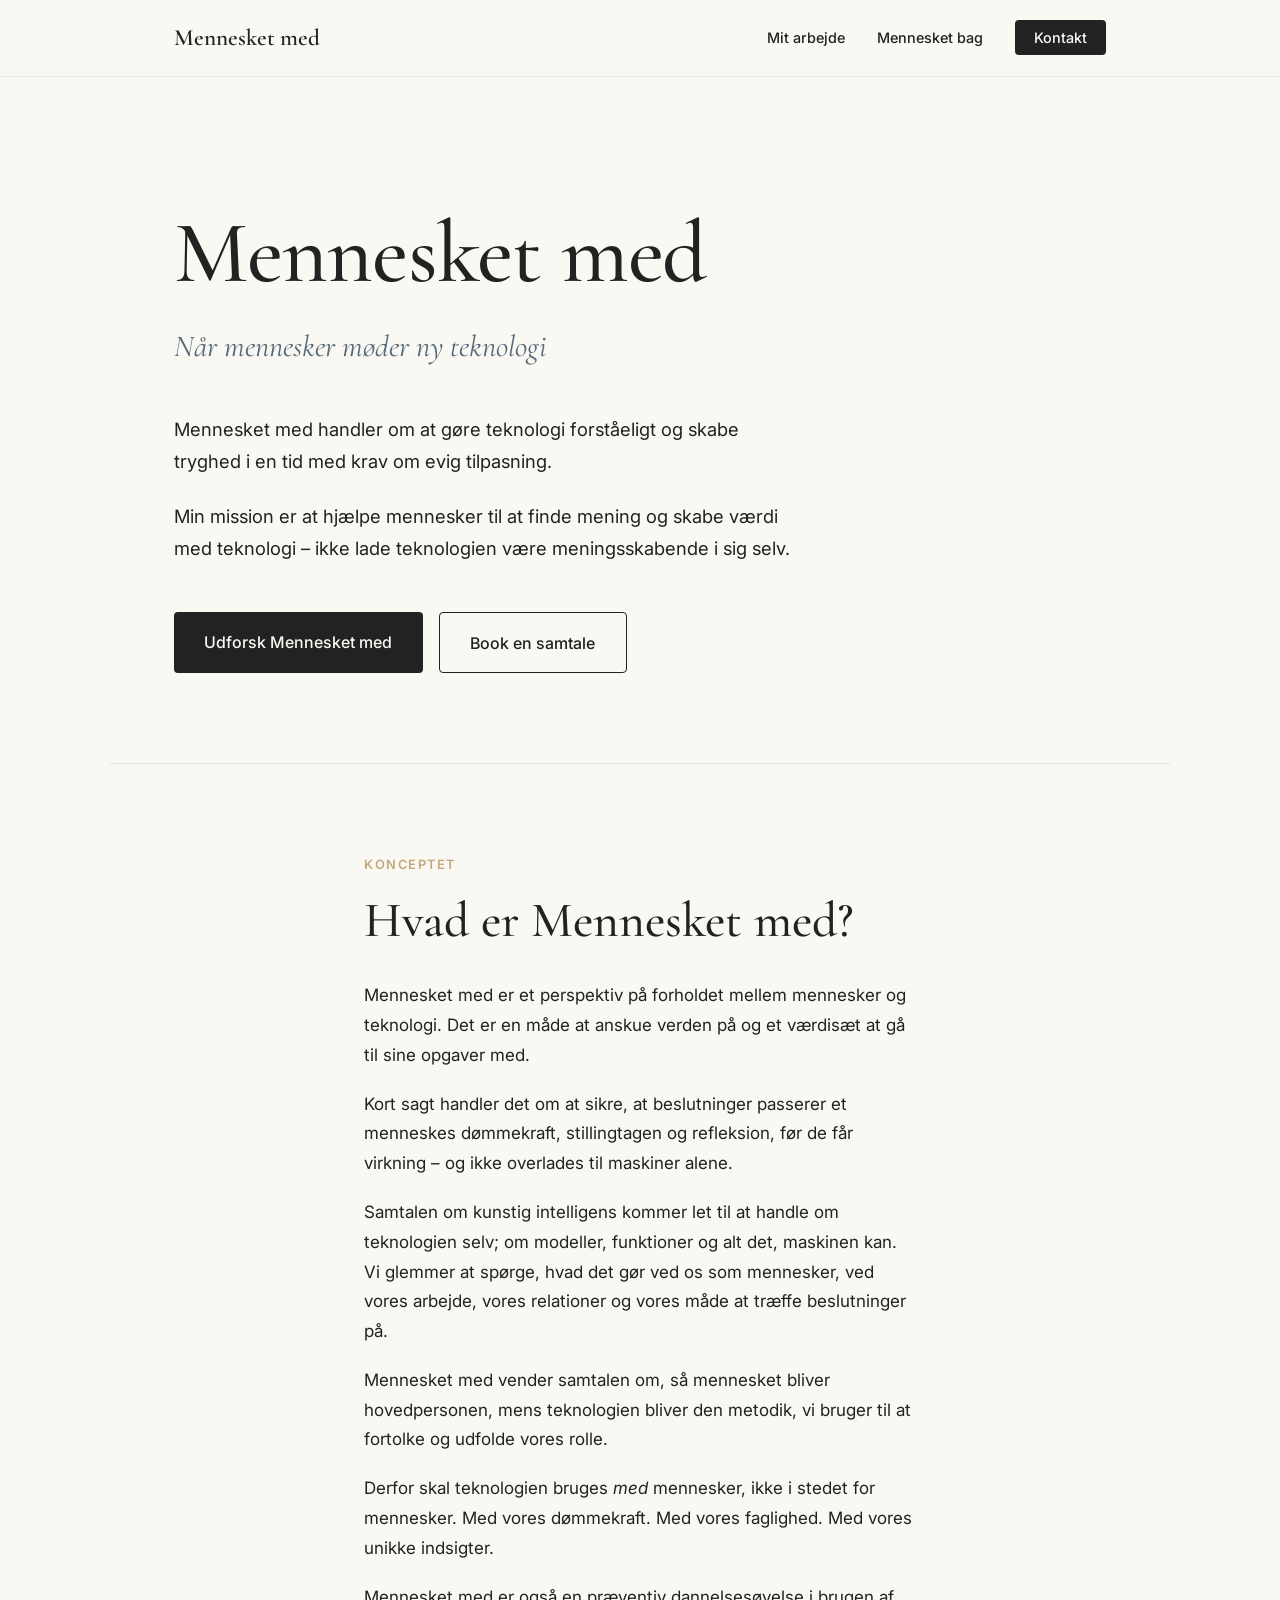
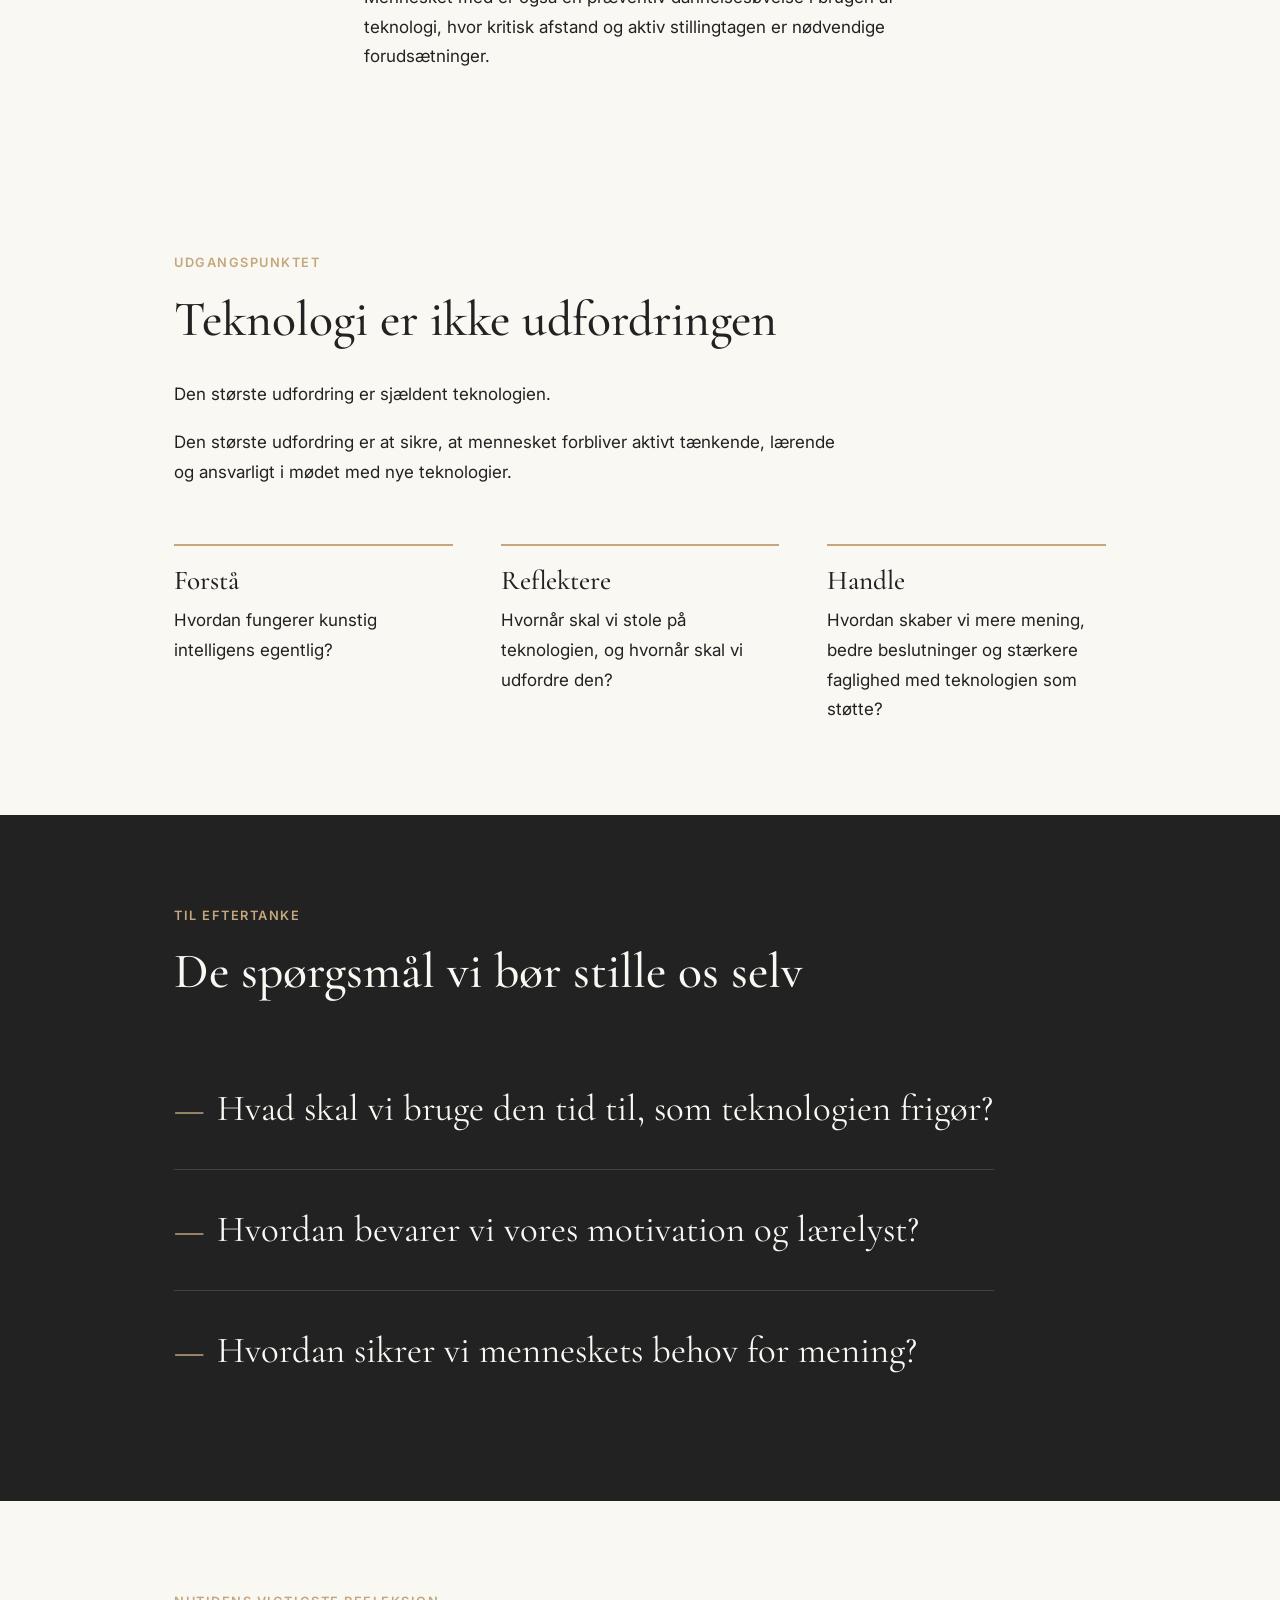
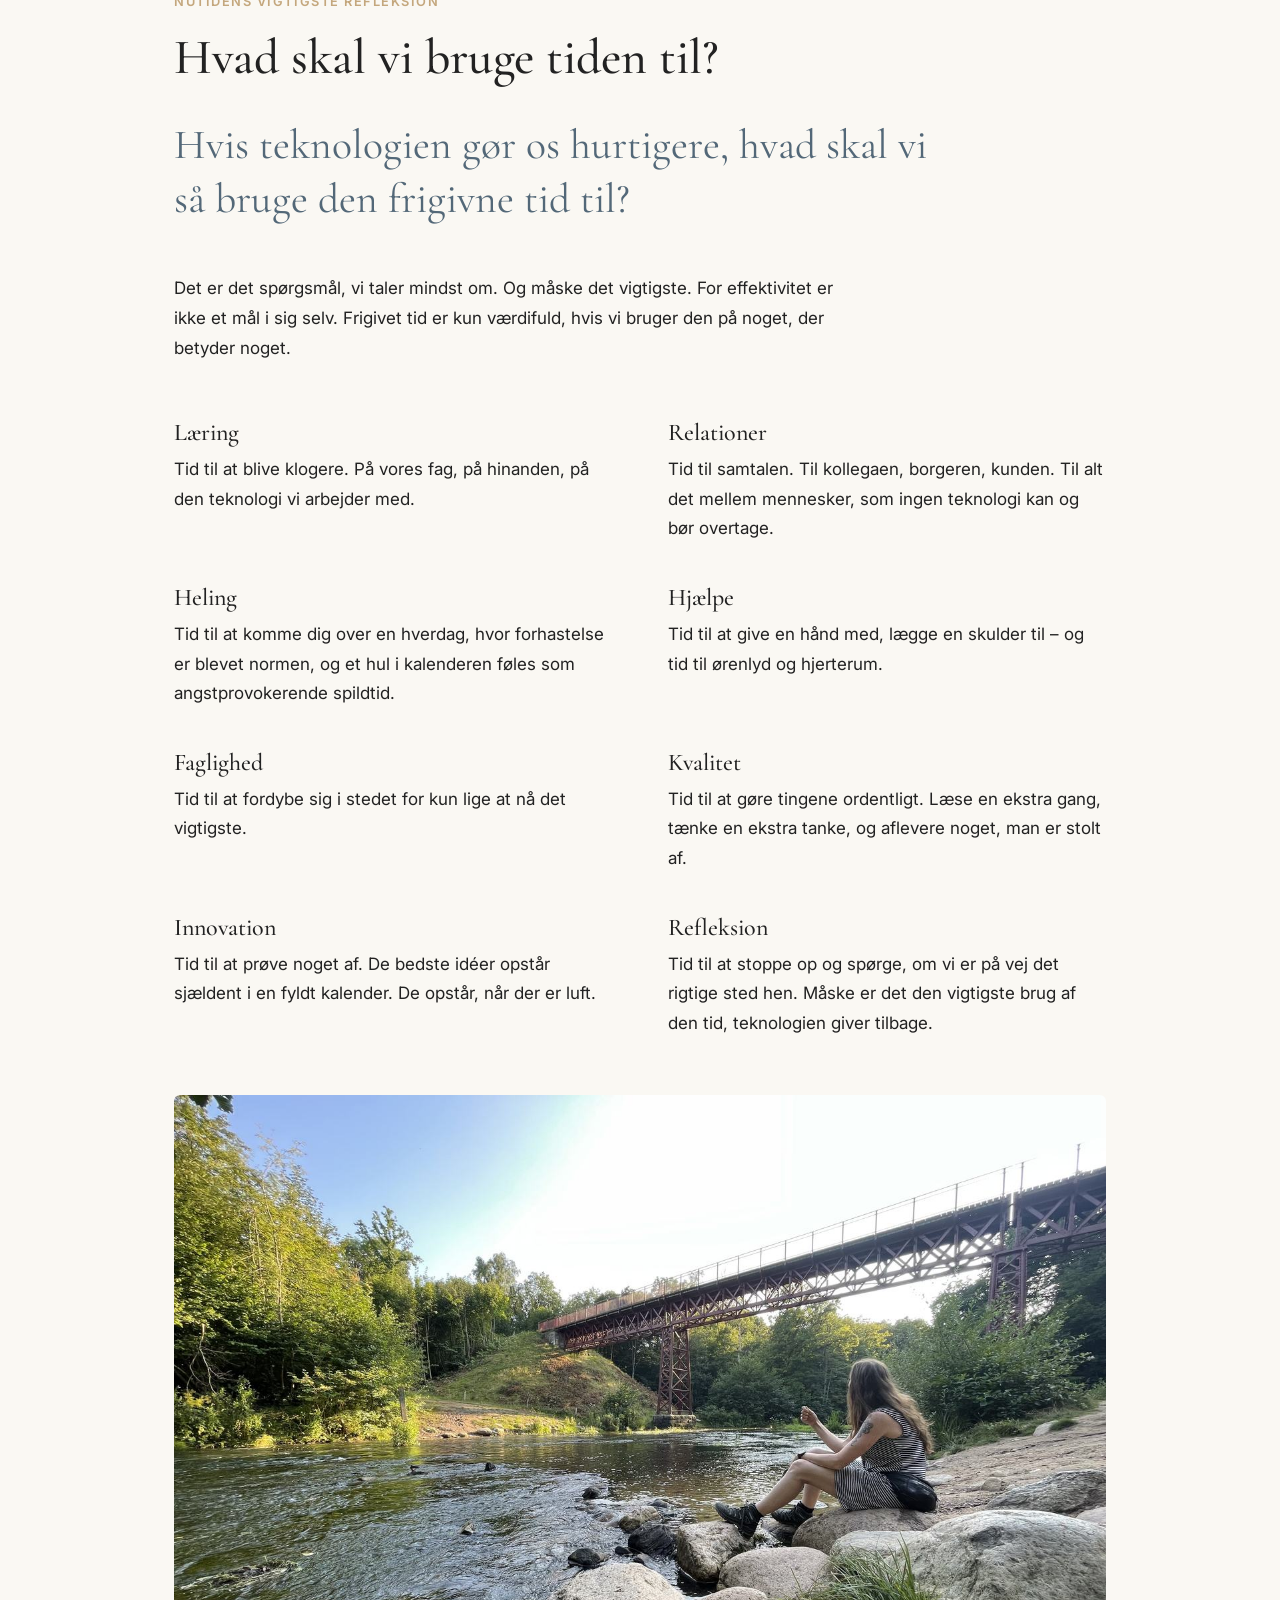
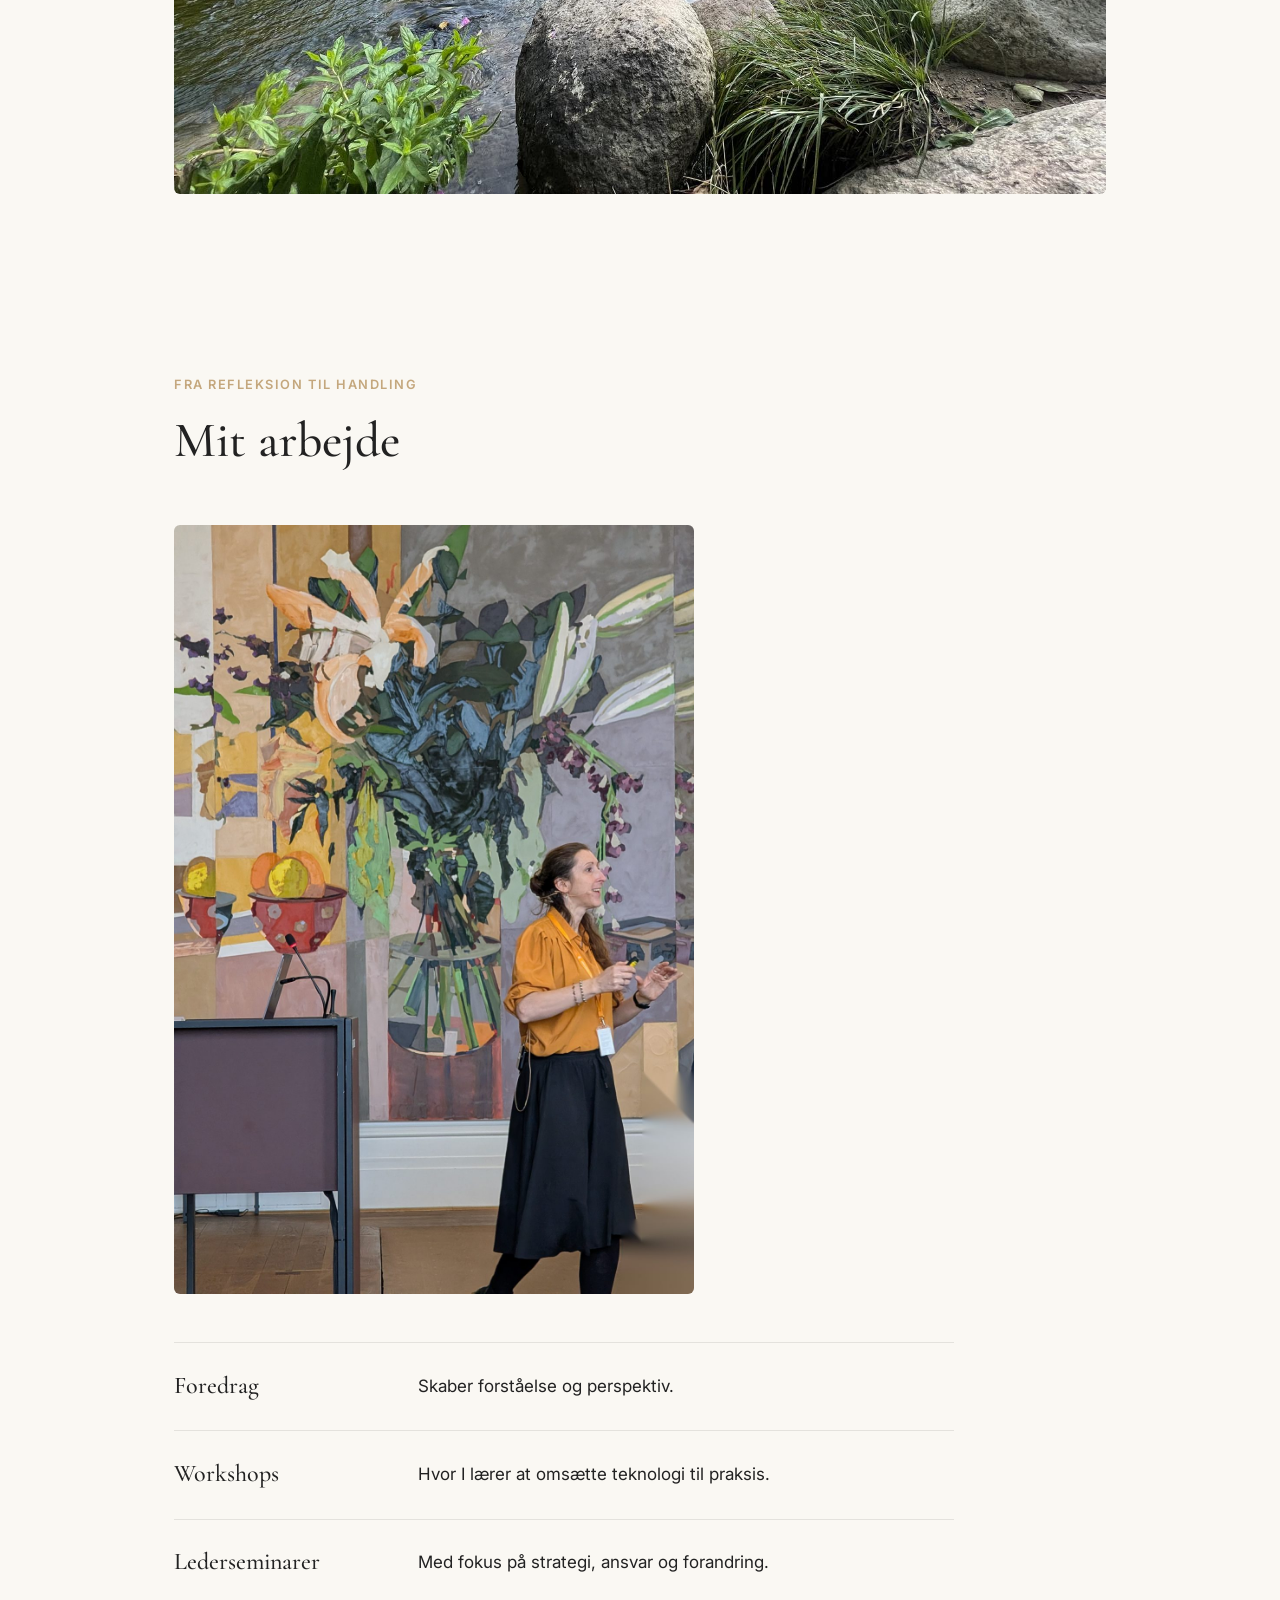
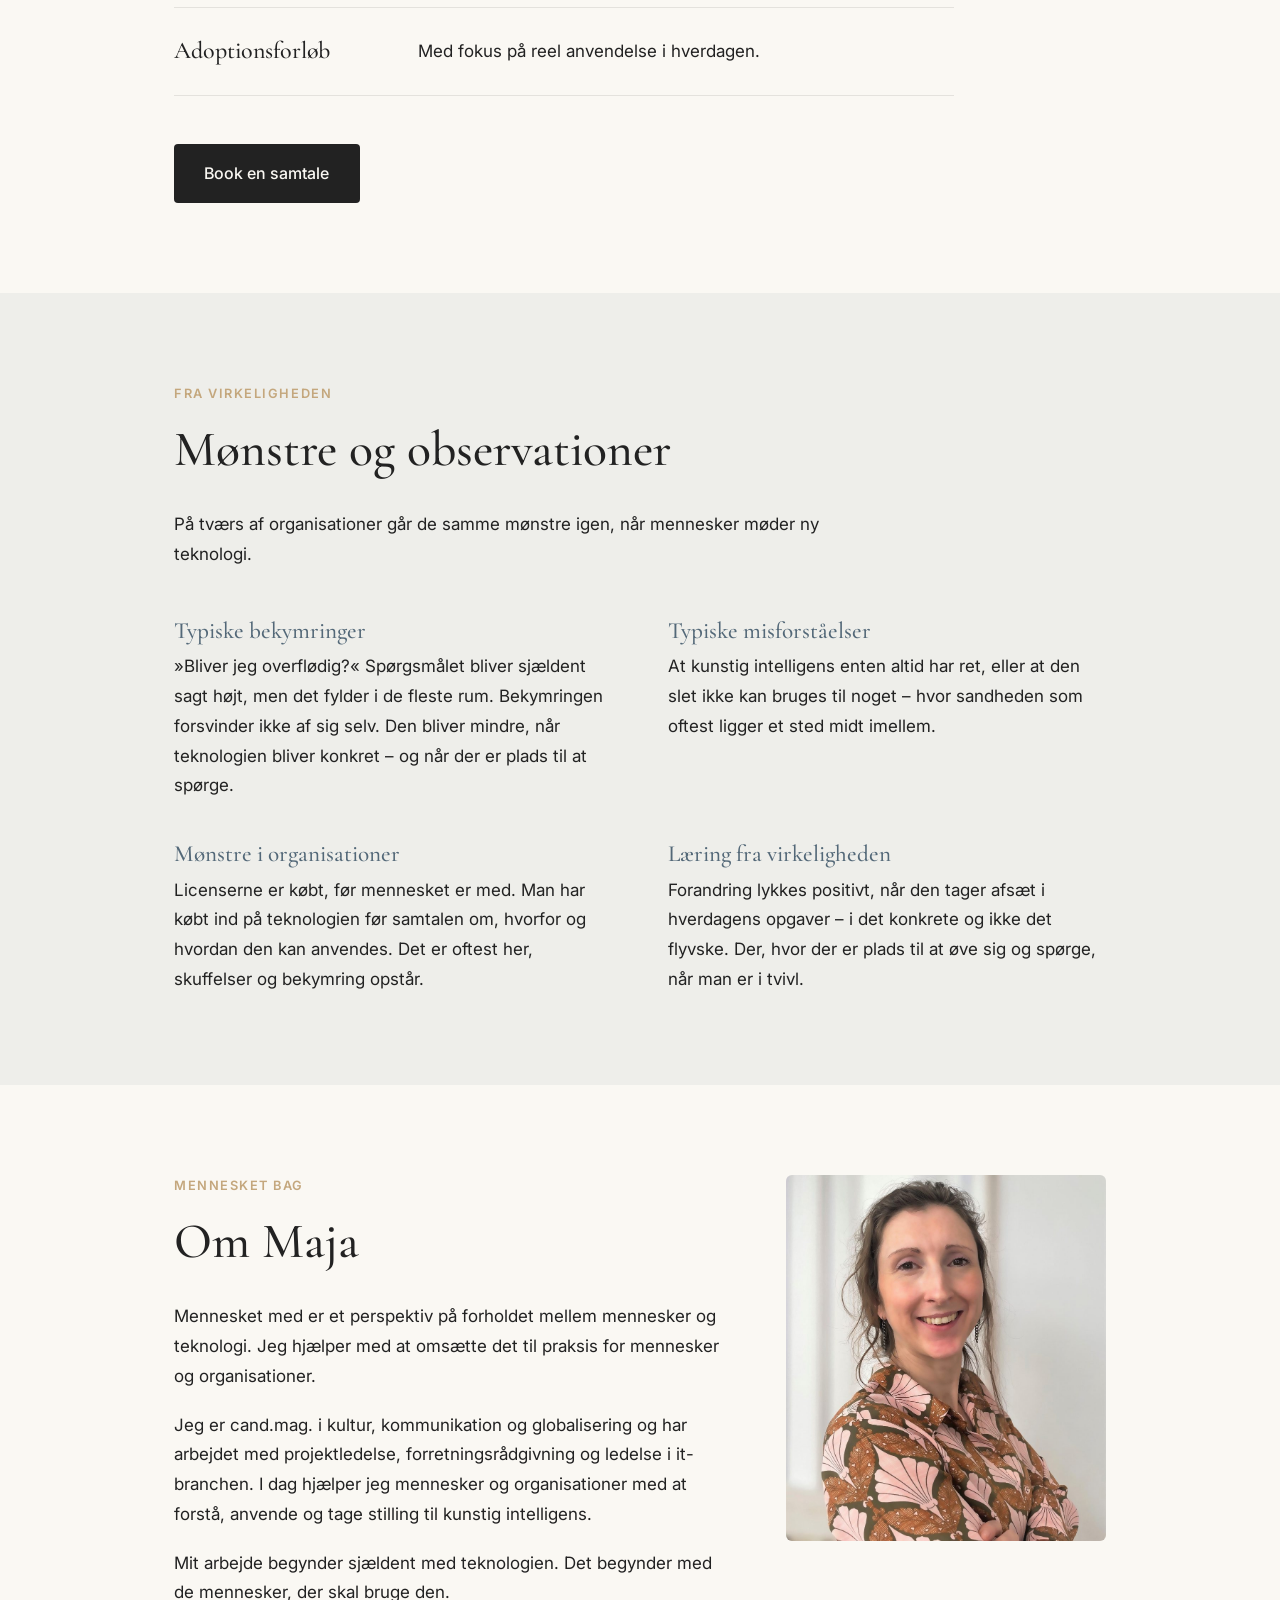
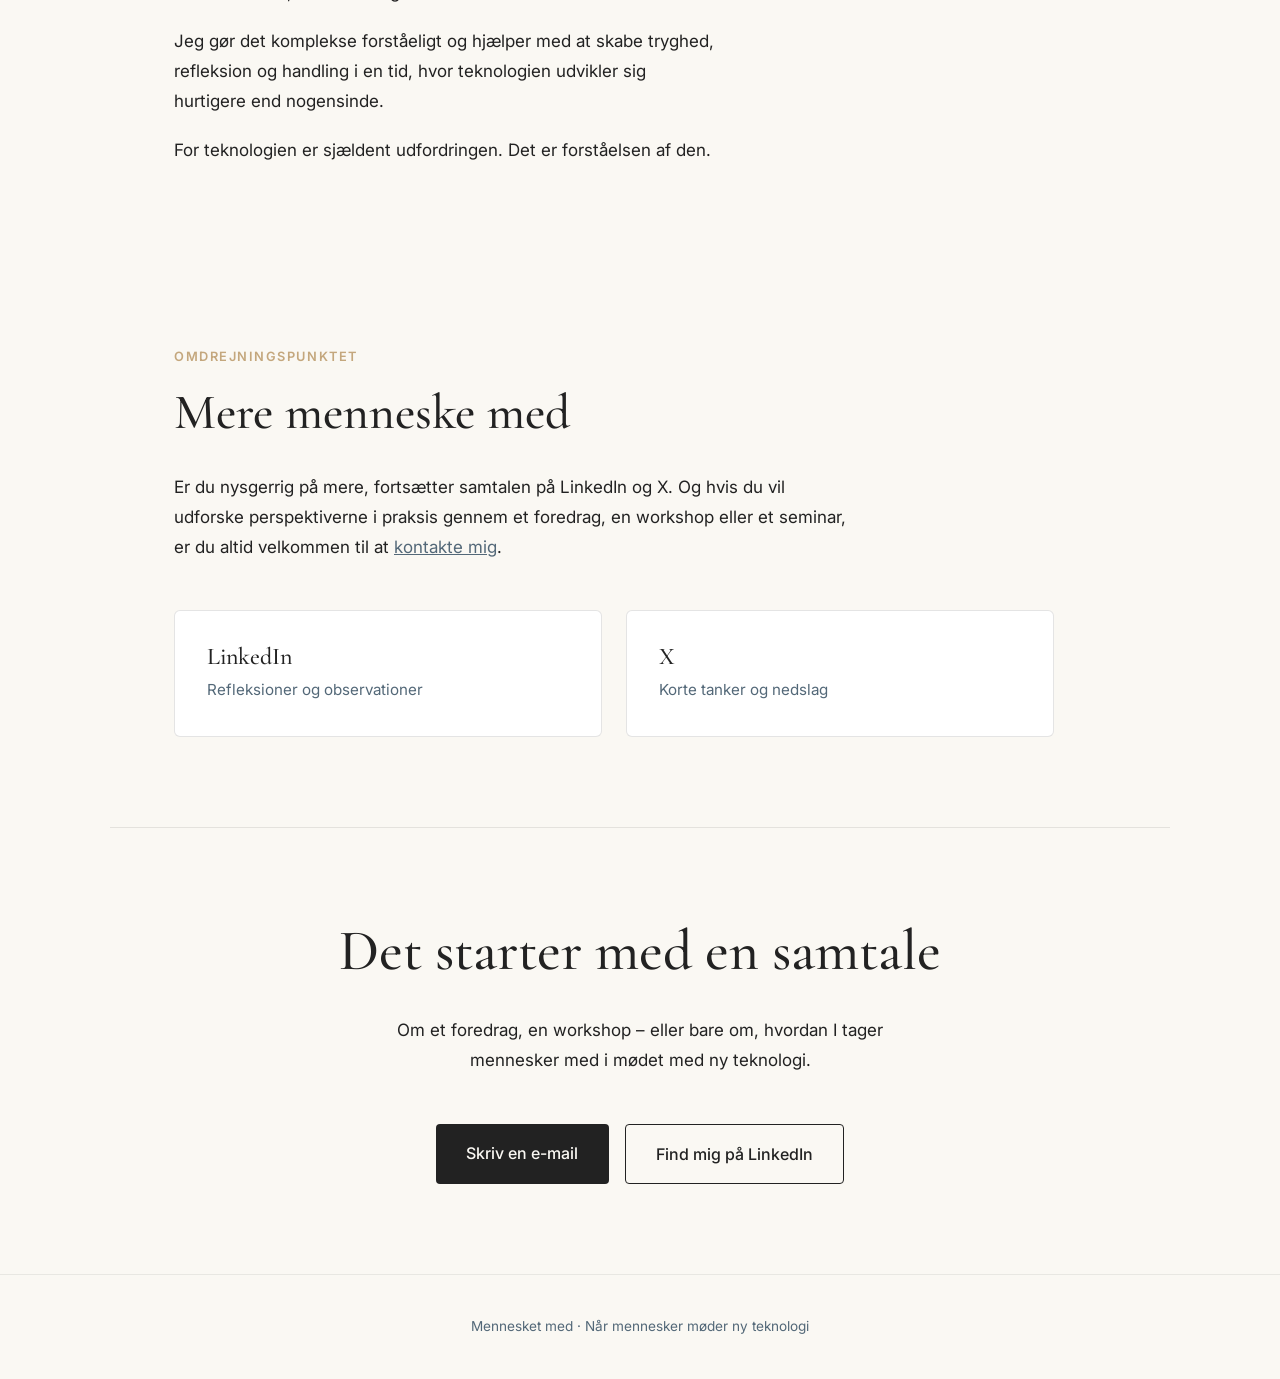
==== index.html @ ac51594b "Add files via upload" ====
<!DOCTYPE html>
<html lang="da">
<head>
<meta charset="UTF-8">
<meta name="viewport" content="width=device-width, initial-scale=1.0">
<title>Mennesket med – Når mennesker møder ny teknologi</title>
<meta name="description" content="Mennesket med er et perspektiv på forholdet mellem mennesker og teknologi. Foredrag, workshops, lederseminarer og adoptionsforløb.">
<meta property="og:title" content="Mennesket med – Når mennesker møder ny teknologi">
<meta property="og:description" content="Mennesket med handler om at gøre teknologi forståeligt og skabe tryghed i en tid med krav om evig tilpasning.">
<meta property="og:type" content="website">
<link rel="preconnect" href="https://fonts.googleapis.com">
<link rel="preconnect" href="https://fonts.gstatic.com" crossorigin>
<link href="https://fonts.googleapis.com/css2?family=Cormorant+Garamond:ital,wght@0,400;0,500;0,600;1,400&family=Inter:wght@400;500;600&display=swap" rel="stylesheet">
<style>
  :root {
    --papir: #FAF8F3;
    --tekst: #222222;
    --blaa: #536878;
    --sand: #C4A77D;
    --serif: "Cormorant Garamond", Georgia, serif;
    --sans: "Inter", -apple-system, "Segoe UI", sans-serif;
  }

  * { margin: 0; padding: 0; box-sizing: border-box; }

  html { scroll-behavior: smooth; }
  @media (prefers-reduced-motion: reduce) {
    html { scroll-behavior: auto; }
  }

  body {
    background: var(--papir);
    color: var(--tekst);
    font-family: var(--sans);
    font-size: 1.0625rem;
    line-height: 1.75;
    -webkit-font-smoothing: antialiased;
  }

  h1, h2, h3 { font-family: var(--serif); font-weight: 500; line-height: 1.15; }

  a { color: var(--blaa); }
  a:focus-visible, button:focus-visible {
    outline: 3px solid var(--blaa);
    outline-offset: 3px;
  }

  .skip-link {
    position: absolute;
    left: -999px;
    top: 0;
    background: var(--tekst);
    color: var(--papir);
    padding: 0.75rem 1.25rem;
    z-index: 100;
  }
  .skip-link:focus { left: 0; }

  .wrap {
    max-width: 1060px;
    margin: 0 auto;
    padding: 0 clamp(1.5rem, 6vw, 4rem);
  }
  .narrow { max-width: 680px; }

  /* ---------- Navigation ---------- */
  header.site {
    position: sticky;
    top: 0;
    background: rgba(250, 248, 243, 0.94);
    backdrop-filter: blur(6px);
    border-bottom: 1px solid rgba(34, 34, 34, 0.08);
    z-index: 50;
  }
  .nav {
    display: flex;
    align-items: center;
    justify-content: space-between;
    padding: 1.1rem clamp(1.5rem, 6vw, 4rem);
    max-width: 1060px;
    margin: 0 auto;
  }
  .brand {
    font-family: var(--serif);
    font-size: 1.45rem;
    font-weight: 600;
    color: var(--tekst);
    text-decoration: none;
  }
  .nav ul {
    display: flex;
    gap: 2rem;
    list-style: none;
  }
  .nav ul a {
    font-size: 0.9rem;
    font-weight: 500;
    color: var(--tekst);
    text-decoration: none;
  }
  .nav ul a:hover { color: var(--blaa); }
  .nav ul a.nav-cta {
    background: var(--tekst);
    color: var(--papir);
    padding: 0.55rem 1.2rem;
    border-radius: 4px;
  }
  .nav ul a.nav-cta:hover { background: var(--blaa); color: var(--papir); }
  .menu-btn {
    display: none;
    background: none;
    border: 1px solid rgba(34,34,34,0.25);
    border-radius: 4px;
    padding: 0.45rem 0.8rem;
    font-family: var(--sans);
    font-size: 0.9rem;
    color: var(--tekst);
    cursor: pointer;
  }
  @media (max-width: 760px) {
    .menu-btn { display: block; }
    .nav ul {
      display: none;
      position: absolute;
      top: 100%;
      left: 0;
      right: 0;
      flex-direction: column;
      gap: 0;
      background: var(--papir);
      border-bottom: 1px solid rgba(34,34,34,0.08);
      padding: 0.5rem 0;
    }
    .nav ul.open { display: flex; }
    .nav ul a {
      display: block;
      padding: 0.9rem clamp(1.5rem, 6vw, 4rem);
    }
  }

  /* ---------- Hero ---------- */
  .hero { padding: clamp(6rem, 14vh, 11rem) 0 clamp(5rem, 10vh, 8rem); }
  .hero h1 {
    font-size: clamp(3.2rem, 8vw, 5.5rem);
    font-weight: 500;
    letter-spacing: -0.01em;
  }
  .hero .tagline {
    font-family: var(--serif);
    font-style: italic;
    font-size: clamp(1.4rem, 3vw, 1.9rem);
    color: var(--blaa);
    margin: 1rem 0 2.5rem;
  }
  .hero p.lead { font-size: 1.15rem; max-width: 620px; margin-bottom: 1.4rem; }
  .cta-row { display: flex; flex-wrap: wrap; gap: 1rem; margin-top: 3rem; }
  .btn {
    display: inline-block;
    padding: 0.95rem 1.9rem;
    border-radius: 4px;
    font-weight: 500;
    font-size: 1rem;
    text-decoration: none;
  }
  .btn-primary { background: var(--tekst); color: var(--papir); }
  .btn-primary:hover { background: var(--blaa); }
  .btn-secondary {
    border: 1.5px solid var(--tekst);
    color: var(--tekst);
  }
  .btn-secondary:hover { border-color: var(--blaa); color: var(--blaa); }

  /* ---------- Sektioner ---------- */
  section { padding: clamp(4.5rem, 10vh, 8rem) 0; }
  section h2 {
    font-size: clamp(2.1rem, 4.5vw, 3.1rem);
    margin-bottom: 2rem;
  }
  section p + p { margin-top: 1.2rem; }
  .kicker {
    display: block;
    font-family: var(--sans);
    font-size: 0.8rem;
    font-weight: 600;
    letter-spacing: 0.12em;
    text-transform: uppercase;
    color: var(--sand);
    margin-bottom: 1rem;
  }
  .divider {
    border: none;
    border-top: 1px solid rgba(34,34,34,0.1);
    max-width: 1060px;
    margin: 0 auto;
  }

  /* Tre temaer */
  .temaer {
    display: grid;
    grid-template-columns: repeat(3, 1fr);
    gap: 3rem;
    margin-top: 3.5rem;
  }
  .temaer h3 {
    font-size: 1.7rem;
    margin-bottom: 0.6rem;
    border-top: 2px solid var(--sand);
    padding-top: 1.2rem;
  }
  @media (max-width: 760px) { .temaer { grid-template-columns: 1fr; gap: 2rem; } }

  /* Spørgsmålene */
  .spoergsmaal { background: var(--tekst); color: var(--papir); }
  .spoergsmaal h2 { color: var(--papir); }
  .spoergsmaal .kicker { color: var(--sand); }
  .quote-list { list-style: none; margin-top: 3rem; }
  .quote-list li {
    font-family: var(--serif);
    font-size: clamp(1.5rem, 3.4vw, 2.3rem);
    line-height: 1.35;
    padding: 2.2rem 0;
    border-bottom: 1px solid rgba(250,248,243,0.15);
    max-width: 820px;
  }
  .quote-list li:last-child { border-bottom: none; }
  .quote-list li::before {
    content: "—";
    color: var(--sand);
    margin-right: 0.75rem;
  }

  /* Fra virkeligheden */
  .virkelighed { background: rgba(83, 104, 120, 0.07); }
  .obs-grid {
    display: grid;
    grid-template-columns: 1fr 1fr;
    gap: 2.5rem 3.5rem;
    margin-top: 3rem;
  }
  .obs-grid h3 { font-size: 1.45rem; margin-bottom: 0.5rem; color: var(--blaa); }
  @media (max-width: 760px) { .obs-grid { grid-template-columns: 1fr; } }

  /* Tiden */
  .tiden .stort-spoergsmaal {
    font-family: var(--serif);
    font-size: clamp(1.7rem, 4vw, 2.6rem);
    line-height: 1.3;
    max-width: 780px;
    margin: 0 0 3rem;
    color: var(--blaa);
  }
  .tid-temaer {
    display: grid;
    grid-template-columns: 1fr 1fr;
    gap: 2.5rem 3.5rem;
    margin-top: 3.5rem;
  }
  .tid-temaer h3 { font-size: 1.5rem; margin-bottom: 0.5rem; }
  @media (max-width: 760px) { .tid-temaer { grid-template-columns: 1fr; } }

  /* Billeder */
  .foto {
    margin: 3.5rem 0 0;
  }
  .foto img {
    display: block;
    width: 100%;
    height: auto;
    border-radius: 6px;
  }
  .foto figcaption {
    font-size: 0.85rem;
    color: var(--blaa);
    margin-top: 0.7rem;
  }

  /* Ydelser */
  .ydelser-liste { margin-top: 3rem; display: grid; gap: 0; max-width: 780px; }
  .ydelser-liste article {
    display: grid;
    grid-template-columns: 220px 1fr;
    gap: 1.5rem;
    padding: 1.8rem 0;
    border-top: 1px solid rgba(34,34,34,0.1);
  }
  .ydelser-liste article:last-child { border-bottom: 1px solid rgba(34,34,34,0.1); }
  .ydelser-liste h3 { font-size: 1.5rem; }
  .ydelser-liste p { align-self: center; }
  @media (max-width: 640px) {
    .ydelser-liste article { grid-template-columns: 1fr; gap: 0.3rem; }
  }

  /* Om Maja */
  .om-grid {
    display: grid;
    grid-template-columns: 1fr 320px;
    gap: 4rem;
    align-items: start;
  }
  .om-grid .foto { margin: 0; }
  @media (max-width: 860px) { .om-grid { grid-template-columns: 1fr; } }

  /* Kanaler */
  .kort-grid {
    display: grid;
    grid-template-columns: repeat(auto-fit, minmax(240px, 1fr));
    gap: 1.5rem;
    margin-top: 3rem;
    max-width: 880px;
  }
  .kort {
    display: block;
    border: 1px solid rgba(34,34,34,0.12);
    border-radius: 6px;
    padding: 2rem;
    text-decoration: none;
    color: var(--tekst);
    background: #fff;
  }
  .kort:hover { border-color: var(--blaa); }
  .kort h3 { font-size: 1.5rem; margin-bottom: 0.4rem; }
  .kort p { font-size: 0.95rem; color: var(--blaa); }

  /* Kontakt */
  .kontakt { text-align: center; }
  .kontakt h2 { font-size: clamp(2.4rem, 5vw, 3.6rem); }
  .kontakt p { max-width: 540px; margin: 0 auto; }
  .kontakt .cta-row { justify-content: center; }

  footer {
    border-top: 1px solid rgba(34,34,34,0.08);
    padding: 2.5rem 0;
    font-size: 0.85rem;
    color: var(--blaa);
    text-align: center;
  }
</style>
</head>
<body>
<a class="skip-link" href="#main">Spring til indhold</a>

<header class="site">
  <nav class="nav" aria-label="Hovedmenu">
    <a class="brand" href="#top">Mennesket med</a>
    <button class="menu-btn" aria-expanded="false" aria-controls="menu" onclick="const m=document.getElementById('menu');const o=m.classList.toggle('open');this.setAttribute('aria-expanded',o)">Menu</button>
    <ul id="menu">
      <li><a href="#ydelser">Mit arbejde</a></li>
      <li><a href="#om">Mennesket bag</a></li>
      <li><a class="nav-cta" href="#kontakt">Kontakt</a></li>
    </ul>
  </nav>
</header>

<main id="main">

  <!-- Hero -->
  <section class="hero" id="top">
    <div class="wrap">
      <h1>Mennesket med</h1>
      <p class="tagline">Når mennesker møder ny teknologi</p>
      <p class="lead">Mennesket med handler om at gøre teknologi forståeligt og skabe tryghed i en tid med krav om evig tilpasning.</p>
      <p class="lead">Min mission er at hjælpe mennesker til at finde mening og skabe værdi med teknologi – ikke lade teknologien være meningsskabende i sig selv.</p>
      <div class="cta-row">
        <a class="btn btn-primary" href="#koncept">Udforsk Mennesket med</a>
        <a class="btn btn-secondary" href="#kontakt">Book en samtale</a>
      </div>
    </div>
  </section>

  <hr class="divider">

  <!-- Konceptet -->
  <section id="koncept">
    <div class="wrap narrow">
      <span class="kicker">Konceptet</span>
      <h2>Hvad er Mennesket med?</h2>
      <p>Mennesket med er et perspektiv på forholdet mellem mennesker og teknologi. Det er en måde at anskue verden på og et værdisæt at gå til sine opgaver med.</p>
      <p>Kort sagt handler det om at sikre, at beslutninger passerer et menneskes dømmekraft, stillingtagen og refleksion, før de får virkning – og ikke overlades til maskiner alene.</p>
      <p>Samtalen om kunstig intelligens kommer let til at handle om teknologien selv; om modeller, funktioner og alt det, maskinen kan. Vi glemmer at spørge, hvad det gør ved os som mennesker, ved vores arbejde, vores relationer og vores måde at træffe beslutninger på.</p>
      <p>Mennesket med vender samtalen om, så mennesket bliver hovedpersonen, mens teknologien bliver den metodik, vi bruger til at fortolke og udfolde vores rolle.</p>
      <p>Derfor skal teknologien bruges <em>med</em> mennesker, ikke i stedet for mennesker. Med vores dømmekraft. Med vores faglighed. Med vores unikke indsigter.</p>
      <p>Mennesket med er også en præventiv dannelsesøvelse i brugen af teknologi, hvor kritisk afstand og aktiv stillingtagen er nødvendige forudsætninger.</p>
    </div>
  </section>

  <!-- Udgangspunktet -->
  <section id="udfordringen">
    <div class="wrap">
      <span class="kicker">Udgangspunktet</span>
      <h2>Teknologi er ikke udfordringen</h2>
      <div class="narrow">
        <p>Den største udfordring er sjældent teknologien.</p>
        <p>Den største udfordring er at sikre, at mennesket forbliver aktivt tænkende, lærende og ansvarligt i mødet med nye teknologier.</p>
      </div>
      <div class="temaer">
        <div>
          <h3>Forstå</h3>
          <p>Hvordan fungerer kunstig intelligens egentlig?</p>
        </div>
        <div>
          <h3>Reflektere</h3>
          <p>Hvornår skal vi stole på teknologien, og hvornår skal vi udfordre den?</p>
        </div>
        <div>
          <h3>Handle</h3>
          <p>Hvordan skaber vi mere mening, bedre beslutninger og stærkere faglighed med teknologien som støtte?</p>
        </div>
      </div>
    </div>
  </section>

  <!-- Spørgsmålene -->
  <section class="spoergsmaal" id="spoergsmaal">
    <div class="wrap">
      <span class="kicker">Til eftertanke</span>
      <h2>De spørgsmål vi bør stille os selv</h2>
      <ul class="quote-list">
        <li>Hvad skal vi bruge den tid til, som teknologien frigør?</li>
        <li>Hvordan bevarer vi vores motivation og lærelyst?</li>
        <li>Hvordan sikrer vi menneskets behov for mening?</li>
      </ul>
    </div>
  </section>

  <!-- Tiden -->
  <section class="tiden" id="tiden">
    <div class="wrap">
      <span class="kicker">Nutidens vigtigste refleksion</span>
      <h2>Hvad skal vi bruge tiden til?</h2>
      <p class="stort-spoergsmaal">Hvis teknologien gør os hurtigere, hvad skal vi så bruge den frigivne tid til?</p>
      <div class="narrow">
        <p>Det er det spørgsmål, vi taler mindst om. Og måske det vigtigste. For effektivitet er ikke et mål i sig selv. Frigivet tid er kun værdifuld, hvis vi bruger den på noget, der betyder noget.</p>
      </div>
      <div class="tid-temaer">
        <div>
          <h3>Læring</h3>
          <p>Tid til at blive klogere. På vores fag, på hinanden, på den teknologi vi arbejder med.</p>
        </div>
        <div>
          <h3>Relationer</h3>
          <p>Tid til samtalen. Til kollegaen, borgeren, kunden. Til alt det mellem mennesker, som ingen teknologi kan og bør overtage.</p>
        </div>
        <div>
          <h3>Heling</h3>
          <p>Tid til at komme dig over en hverdag, hvor forhastelse er blevet normen, og et hul i kalenderen føles som angstprovokerende spildtid.</p>
        </div>
        <div>
          <h3>Hjælpe</h3>
          <p>Tid til at give en hånd med, lægge en skulder til – og tid til ørenlyd og hjerterum.</p>
        </div>
        <div>
          <h3>Faglighed</h3>
          <p>Tid til at fordybe sig i stedet for kun lige at nå det vigtigste.</p>
        </div>
        <div>
          <h3>Kvalitet</h3>
          <p>Tid til at gøre tingene ordentligt. Læse en ekstra gang, tænke en ekstra tanke, og aflevere noget, man er stolt af.</p>
        </div>
        <div>
          <h3>Innovation</h3>
          <p>Tid til at prøve noget af. De bedste idéer opstår sjældent i en fyldt kalender. De opstår, når der er luft.</p>
        </div>
        <div>
          <h3>Refleksion</h3>
          <p>Tid til at stoppe op og spørge, om vi er på vej det rigtige sted hen. Måske er det den vigtigste brug af den tid, teknologien giver tilbage.</p>
        </div>
      </div>
      <figure class="foto">
        <img src="refleksion-ved-aaen.jpg" alt="Maja sidder på store sten ved en å i aftensol med en gammel jernbanebro i baggrunden" width="1400" height="1050" loading="lazy">
      </figure>
    </div>
  </section>

  <!-- Ydelser / Handling -->
  <section id="ydelser">
    <div class="wrap">
      <span class="kicker">Fra refleksion til handling</span>
      <h2>Mit arbejde</h2>
      <figure class="foto" style="max-width: 520px;">
        <img src="maja-foredrag.jpg" alt="Maja holder foredrag foran et stort farverigt vægmaleri" width="1200" height="1774" loading="lazy">
      </figure>
      <div class="ydelser-liste">
        <article>
          <h3>Foredrag</h3>
          <p>Skaber forståelse og perspektiv.</p>
        </article>
        <article>
          <h3>Workshops</h3>
          <p>Hvor I lærer at omsætte teknologi til praksis.</p>
        </article>
        <article>
          <h3>Lederseminarer</h3>
          <p>Med fokus på strategi, ansvar og forandring.</p>
        </article>
        <article>
          <h3>Adoptionsforløb</h3>
          <p>Med fokus på reel anvendelse i hverdagen.</p>
        </article>
      </div>
      <div class="cta-row">
        <a class="btn btn-primary" href="#kontakt">Book en samtale</a>
      </div>
    </div>
  </section>

  <!-- Fra virkeligheden -->
  <section class="virkelighed" id="virkeligheden">
    <div class="wrap">
      <span class="kicker">Fra virkeligheden</span>
      <h2>Mønstre og observationer</h2>
      <p class="narrow">På tværs af organisationer går de samme mønstre igen, når mennesker møder ny teknologi.</p>
      <div class="obs-grid">
        <div>
          <h3>Typiske bekymringer</h3>
          <p>»Bliver jeg overflødig?« Spørgsmålet bliver sjældent sagt højt, men det fylder i de fleste rum. Bekymringen forsvinder ikke af sig selv. Den bliver mindre, når teknologien bliver konkret – og når der er plads til at spørge.</p>
        </div>
        <div>
          <h3>Typiske misforståelser</h3>
          <p>At kunstig intelligens enten altid har ret, eller at den slet ikke kan bruges til noget – hvor sandheden som oftest ligger et sted midt imellem.</p>
        </div>
        <div>
          <h3>Mønstre i organisationer</h3>
          <p>Licenserne er købt, før mennesket er med. Man har købt ind på teknologien før samtalen om, hvorfor og hvordan den kan anvendes. Det er oftest her, skuffelser og bekymring opstår.</p>
        </div>
        <div>
          <h3>Læring fra virkeligheden</h3>
          <p>Forandring lykkes positivt, når den tager afsæt i hverdagens opgaver – i det konkrete og ikke det flyvske. Der, hvor der er plads til at øve sig og spørge, når man er i tvivl.</p>
        </div>
      </div>
    </div>
  </section>

  <!-- Om Maja -->
  <section id="om">
    <div class="wrap">
      <div class="om-grid">
        <div>
          <span class="kicker">Mennesket bag</span>
          <h2>Om Maja</h2>
          <p>Mennesket med er et perspektiv på forholdet mellem mennesker og teknologi. Jeg hjælper med at omsætte det til praksis for mennesker og organisationer.</p>
          <p>Jeg er cand.mag. i kultur, kommunikation og globalisering og har arbejdet med projektledelse, forretningsrådgivning og ledelse i it-branchen. I dag hjælper jeg mennesker og organisationer med at forstå, anvende og tage stilling til kunstig intelligens.</p>
          <p>Mit arbejde begynder sjældent med teknologien. Det begynder med de mennesker, der skal bruge den.</p>
          <p>Jeg gør det komplekse forståeligt og hjælper med at skabe tryghed, refleksion og handling i en tid, hvor teknologien udvikler sig hurtigere end nogensinde.</p>
          <p>For teknologien er sjældent udfordringen. Det er forståelsen af den.</p>
        </div>
        <figure class="foto">
          <img src="maja-portraet.jpg" alt="Portræt af Maja Harsberg" width="900" height="1031" loading="lazy">
        </figure>
      </div>
    </div>
  </section>

  <!-- Mere fra Mennesket med -->
  <section id="mere">
    <div class="wrap">
      <span class="kicker">Omdrejningspunktet</span>
      <h2>Mere menneske med</h2>
      <p class="narrow">Er du nysgerrig på mere, fortsætter samtalen på LinkedIn og X. Og hvis du vil udforske perspektiverne i praksis gennem et foredrag, en workshop eller et seminar, er du altid velkommen til at <a href="#kontakt">kontakte mig</a>.</p>
      <div class="kort-grid">
        <a class="kort" href="https://www.linkedin.com/in/maja-harsberg/" aria-label="LinkedIn – refleksioner og observationer">
          <h3>LinkedIn</h3>
          <p>Refleksioner og observationer</p>
        </a>
        <a class="kort" href="https://x.com/mennesketmed" aria-label="X – korte tanker og nedslag">
          <h3>X</h3>
          <p>Korte tanker og nedslag</p>
        </a>
      </div>
    </div>
  </section>

  <hr class="divider">

  <!-- Kontakt -->
  <section class="kontakt" id="kontakt">
    <div class="wrap">
      <h2>Det starter med en samtale</h2>
      <p>Om et foredrag, en workshop – eller bare om, hvordan I tager mennesker med i mødet med ny teknologi.</p>
      <div class="cta-row">
        <a class="btn btn-primary" href="mailto:mha@contextand.com">Skriv en e-mail</a>
        <a class="btn btn-secondary" href="https://www.linkedin.com/in/maja-harsberg/">Find mig på LinkedIn</a>
      </div>
    </div>
  </section>

</main>

<footer>
  <div class="wrap">
    <p>Mennesket med · Når mennesker møder ny teknologi</p>
  </div>
</footer>

</body>
</html>
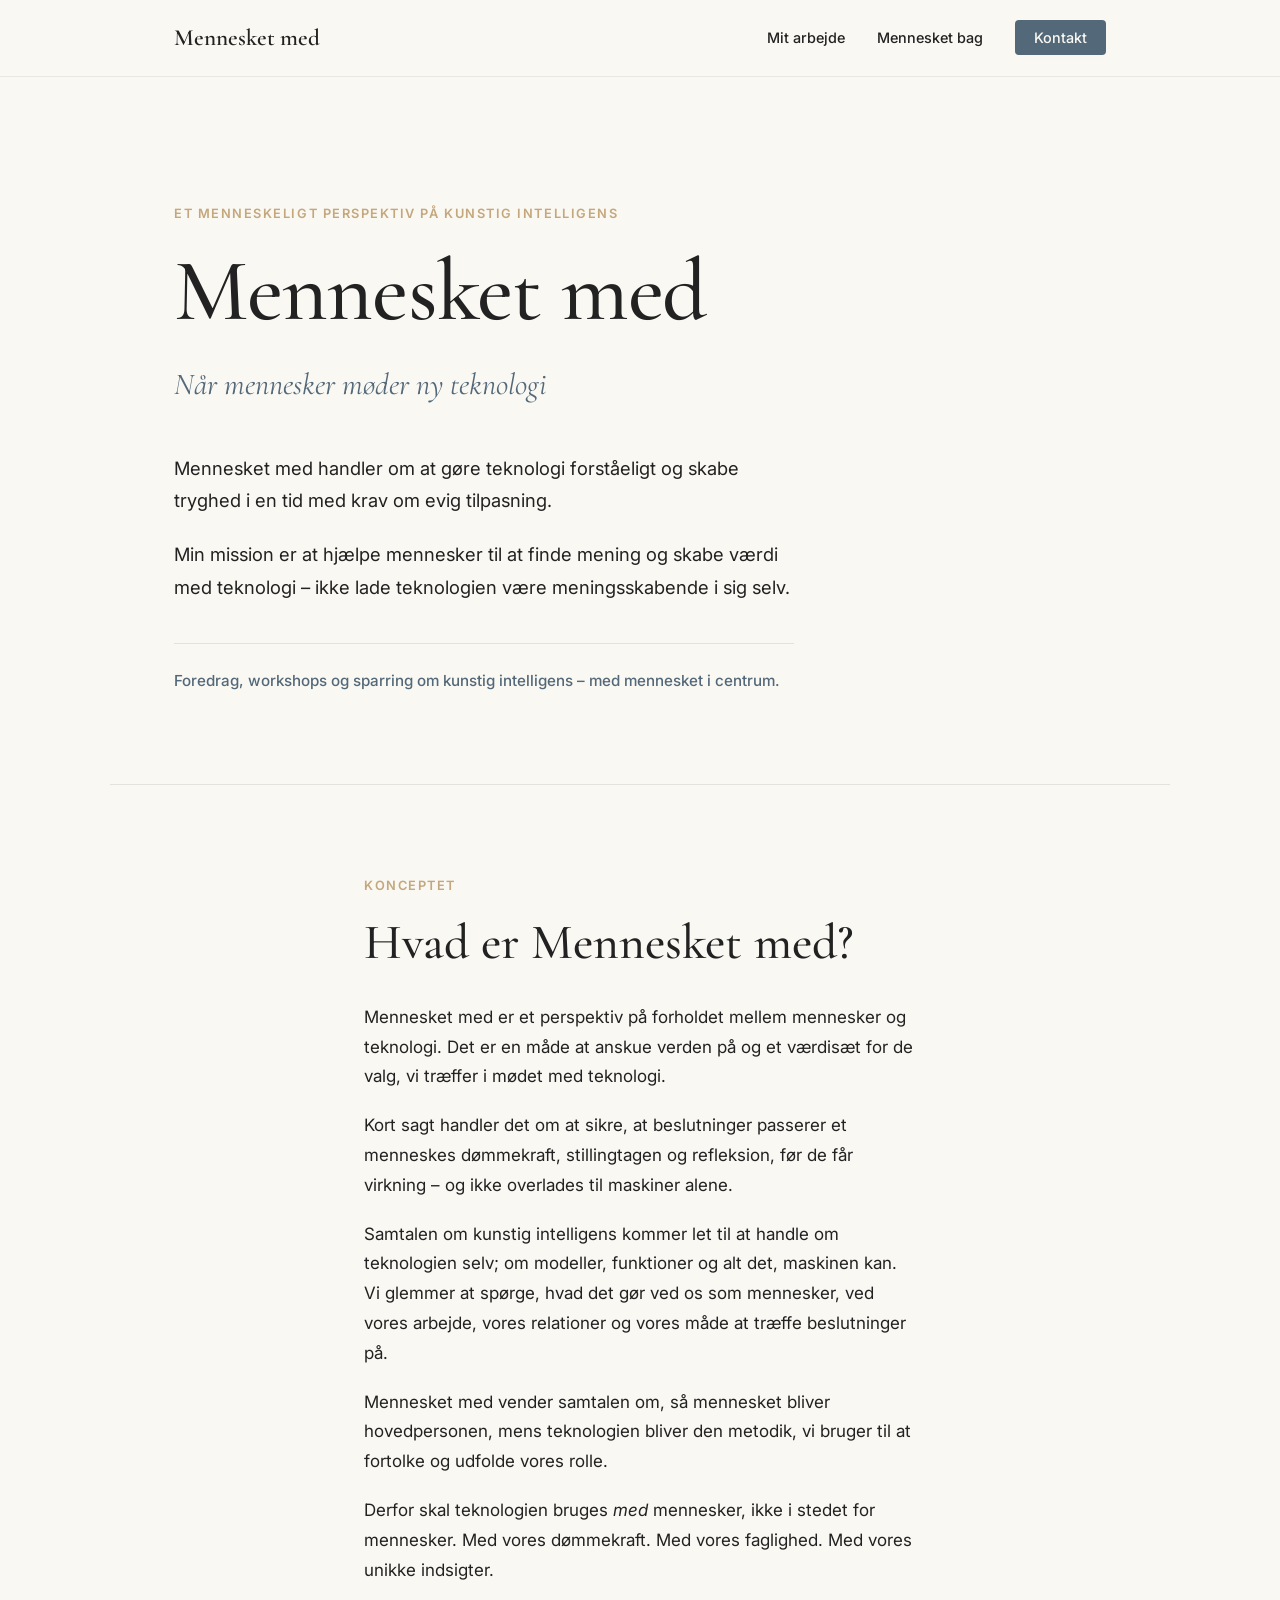
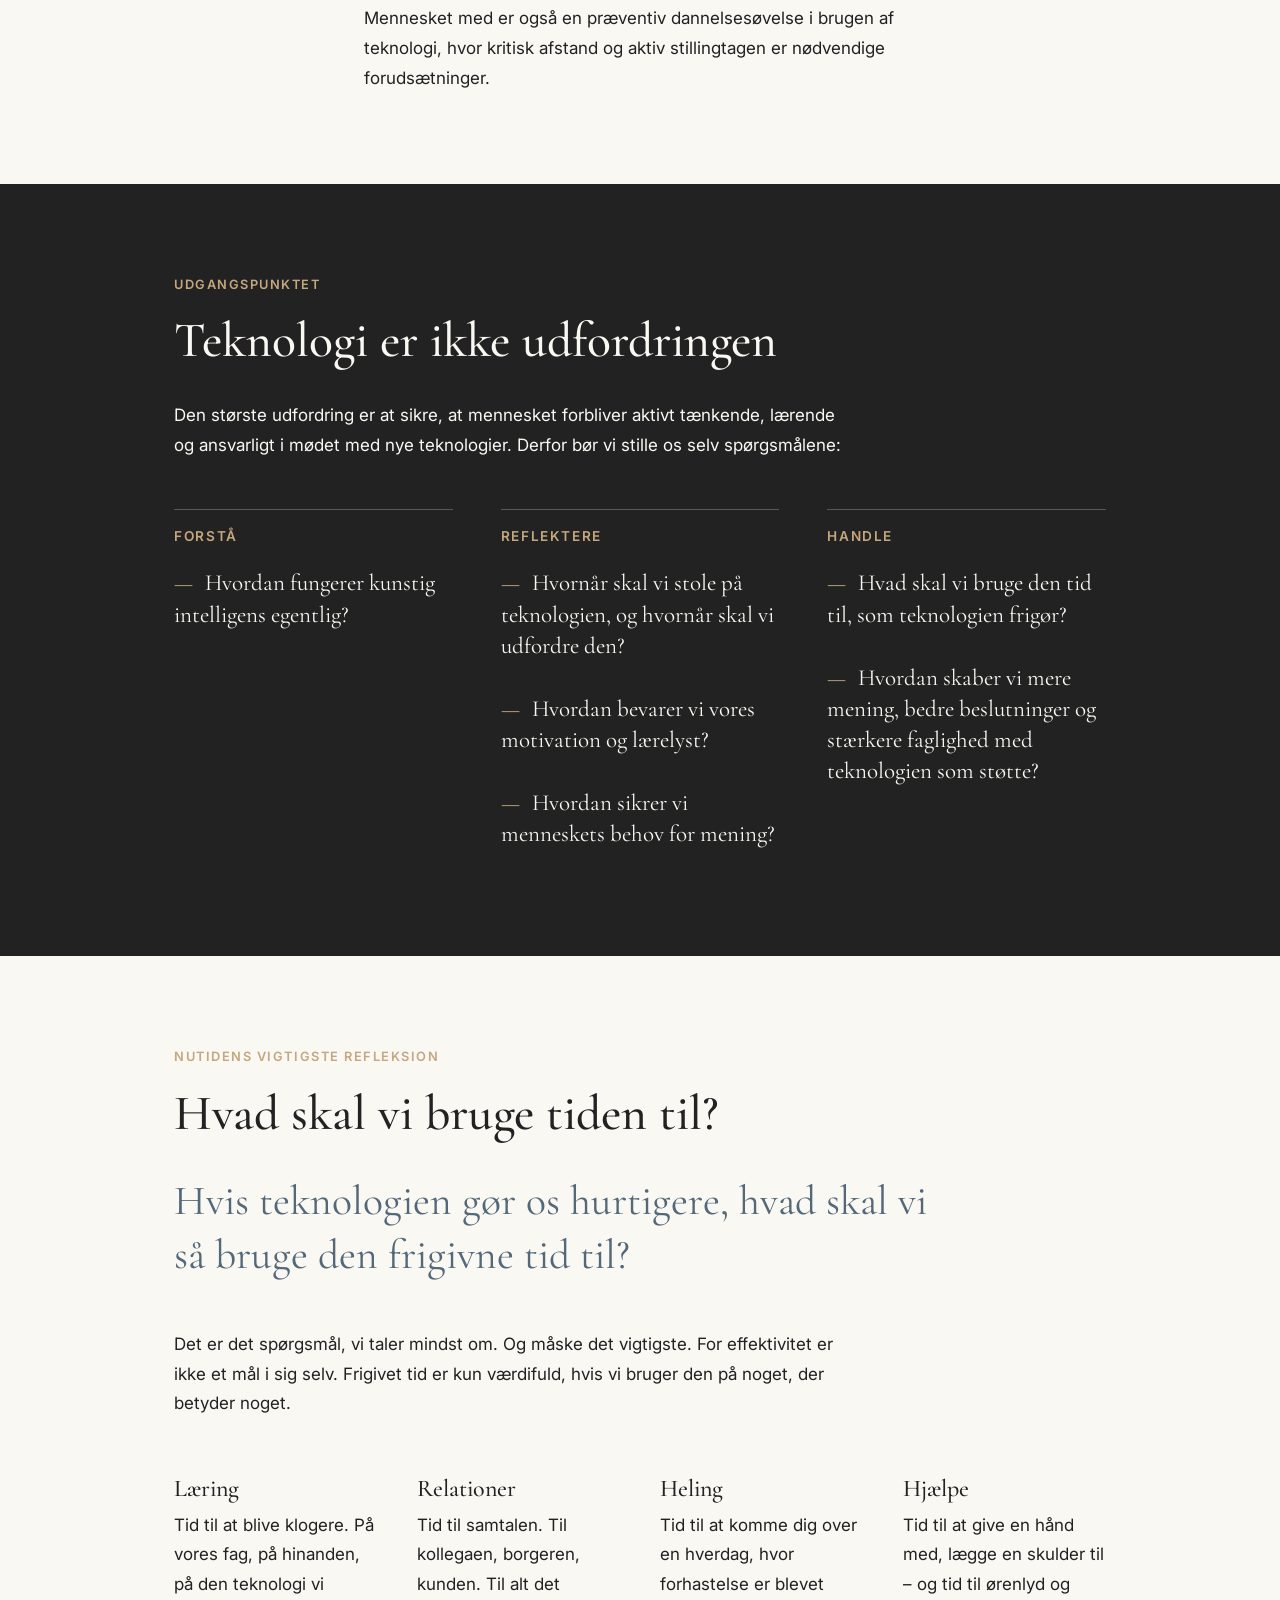
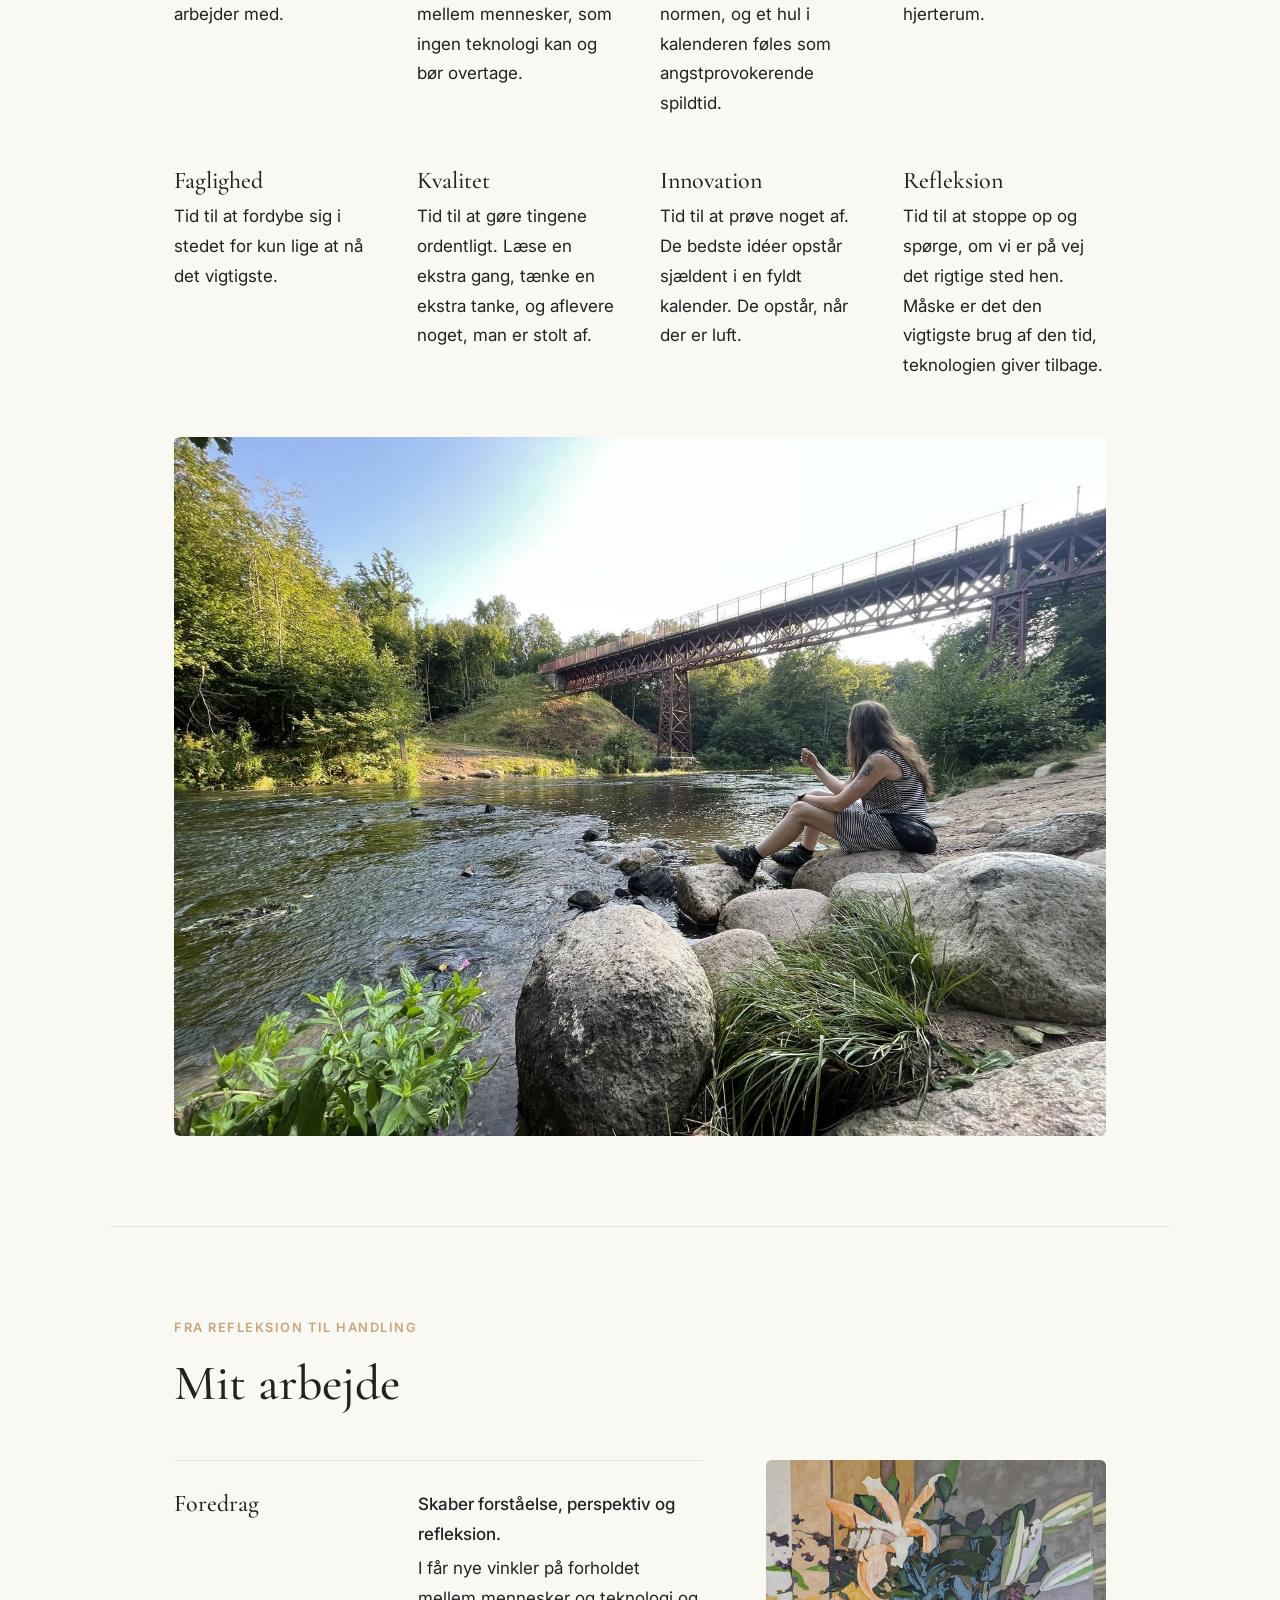
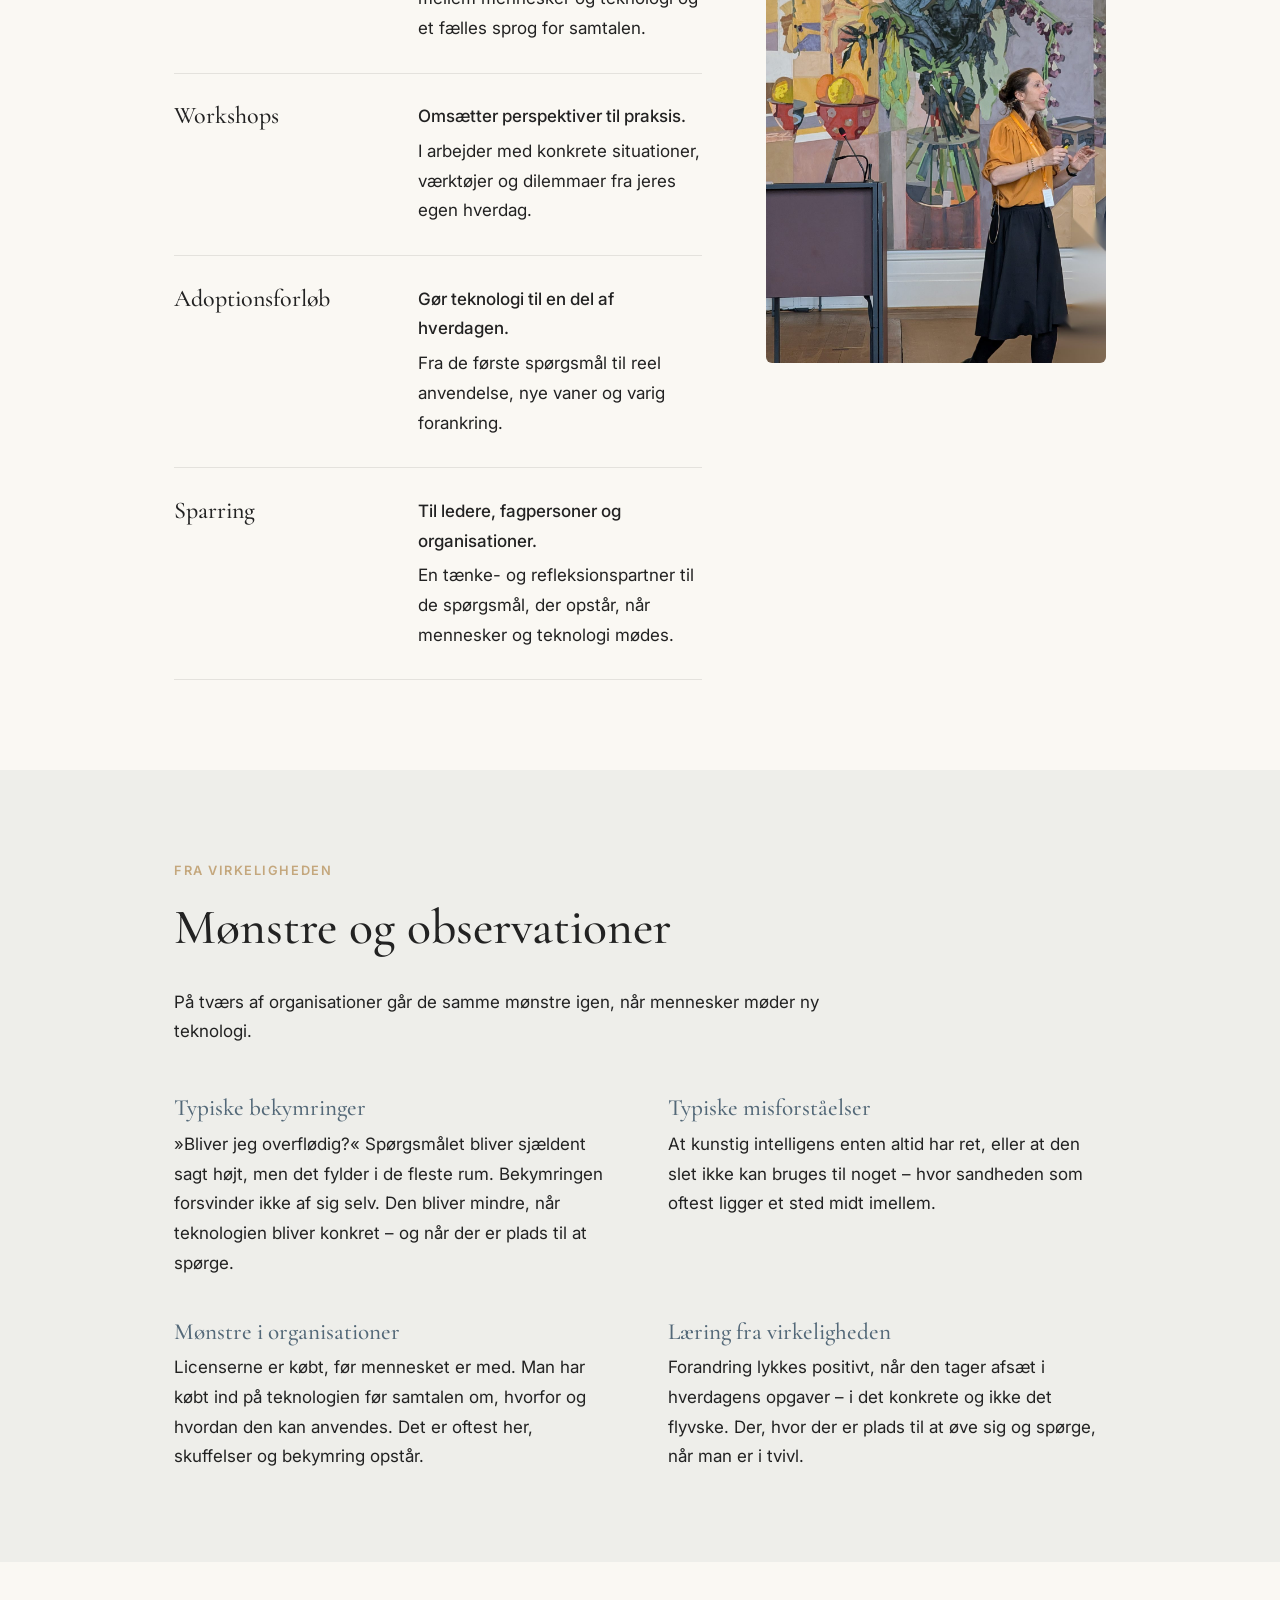
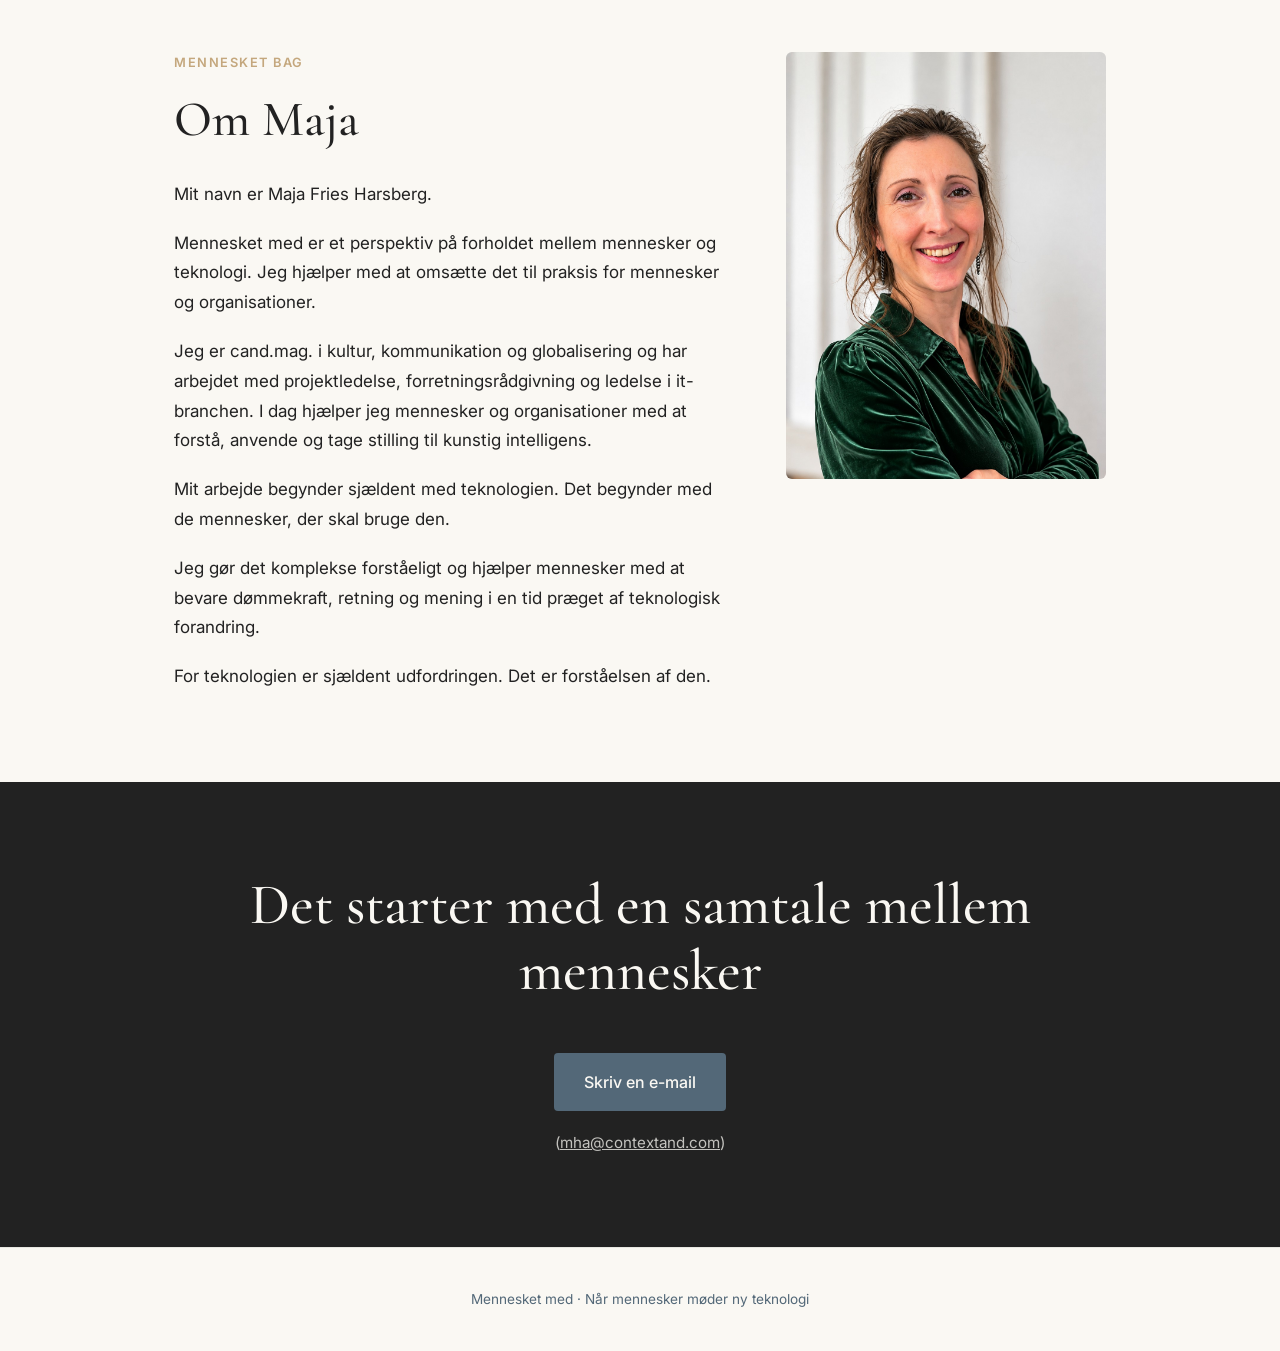
==== commit 603ccfc9: "Add files via upload ændringer 11.10 første publicering" ====
--- a/index.html
+++ b/index.html
@@ -100,12 +100,12 @@
   }
   .nav ul a:hover { color: var(--blaa); }
   .nav ul a.nav-cta {
-    background: var(--tekst);
+    background: var(--blaa);
     color: var(--papir);
     padding: 0.55rem 1.2rem;
     border-radius: 4px;
   }
-  .nav ul a.nav-cta:hover { background: var(--blaa); color: var(--papir); }
+  .nav ul a.nav-cta:hover { background: #42535f; color: var(--papir); }
   .menu-btn {
     display: none;
     background: none;
@@ -153,6 +153,15 @@
     margin: 1rem 0 2.5rem;
   }
   .hero p.lead { font-size: 1.15rem; max-width: 620px; margin-bottom: 1.4rem; }
+  .hero .fokus {
+    margin-top: 2.5rem;
+    padding-top: 1.5rem;
+    border-top: 1px solid rgba(34,34,34,0.1);
+    max-width: 620px;
+    font-size: 0.95rem;
+    font-weight: 500;
+    color: var(--blaa);
+  }
   .cta-row { display: flex; flex-wrap: wrap; gap: 1rem; margin-top: 3rem; }
   .btn {
     display: inline-block;
@@ -162,8 +171,8 @@
     font-size: 1rem;
     text-decoration: none;
   }
-  .btn-primary { background: var(--tekst); color: var(--papir); }
-  .btn-primary:hover { background: var(--blaa); }
+  .btn-primary { background: var(--blaa); color: var(--papir); }
+  .btn-primary:hover { background: #42535f; }
   .btn-secondary {
     border: 1.5px solid var(--tekst);
     color: var(--tekst);
@@ -194,25 +203,33 @@
     margin: 0 auto;
   }
 
-  /* Tre temaer */
-  .temaer {
-    display: grid;
-    grid-template-columns: repeat(3, 1fr);
-    gap: 3rem;
-    margin-top: 3.5rem;
-  }
-  .temaer h3 {
-    font-size: 1.7rem;
-    margin-bottom: 0.6rem;
-    border-top: 2px solid var(--sand);
-    padding-top: 1.2rem;
-  }
-  @media (max-width: 760px) { .temaer { grid-template-columns: 1fr; gap: 2rem; } }
-
   /* Spørgsmålene */
   .spoergsmaal { background: var(--tekst); color: var(--papir); }
   .spoergsmaal h2 { color: var(--papir); }
   .spoergsmaal .kicker { color: var(--sand); }
+  .sp-grid {
+    display: grid;
+    grid-template-columns: repeat(3, 1fr);
+    gap: 3rem;
+    margin-top: 3rem;
+  }
+  @media (max-width: 860px) { .sp-grid { grid-template-columns: 1fr; gap: 2rem; } }
+  .sp-gruppe h3 {
+    font-family: var(--sans);
+    font-size: 0.85rem;
+    font-weight: 600;
+    letter-spacing: 0.12em;
+    text-transform: uppercase;
+    color: var(--sand);
+    border-top: 1px solid rgba(250,248,243,0.25);
+    padding-top: 1.2rem;
+  }
+  .sp-gruppe .quote-list { margin-top: 0.5rem; }
+  .sp-gruppe .quote-list li {
+    padding: 1rem 0;
+    font-size: clamp(1.15rem, 1.8vw, 1.45rem);
+    border-bottom: none;
+  }
   .quote-list { list-style: none; margin-top: 3rem; }
   .quote-list li {
     font-family: var(--serif);
@@ -256,6 +273,7 @@
     margin-top: 3.5rem;
   }
   .tid-temaer h3 { font-size: 1.5rem; margin-bottom: 0.5rem; }
+  @media (min-width: 1000px) { .tid-temaer { grid-template-columns: repeat(4, 1fr); gap: 3rem 2.5rem; } }
   @media (max-width: 760px) { .tid-temaer { grid-template-columns: 1fr; } }
 
   /* Billeder */
@@ -275,6 +293,19 @@
   }
 
   /* Ydelser */
+  .arbejde-grid {
+    display: grid;
+    grid-template-columns: 1fr 340px;
+    gap: 4rem;
+    align-items: start;
+    margin-top: 3rem;
+  }
+  .arbejde-grid .ydelser-liste { margin-top: 0; }
+  .arbejde-grid .foto { margin: 0; }
+  @media (max-width: 920px) {
+    .arbejde-grid { grid-template-columns: 1fr; }
+    .arbejde-grid .foto { max-width: 520px; }
+  }
   .ydelser-liste { margin-top: 3rem; display: grid; gap: 0; max-width: 780px; }
   .ydelser-liste article {
     display: grid;
@@ -285,7 +316,9 @@
   }
   .ydelser-liste article:last-child { border-bottom: 1px solid rgba(34,34,34,0.1); }
   .ydelser-liste h3 { font-size: 1.5rem; }
-  .ydelser-liste p { align-self: center; }
+  .ydelser-liste div { align-self: center; }
+  .ydelser-liste .ydelse-lead { font-weight: 500; }
+  .ydelser-liste div p + p { margin-top: 0.3rem; }
   @media (max-width: 640px) {
     .ydelser-liste article { grid-template-columns: 1fr; gap: 0.3rem; }
   }
@@ -322,10 +355,12 @@
   .kort p { font-size: 0.95rem; color: var(--blaa); }
 
   /* Kontakt */
-  .kontakt { text-align: center; }
-  .kontakt h2 { font-size: clamp(2.4rem, 5vw, 3.6rem); }
+  .kontakt { text-align: center; background: var(--tekst); color: var(--papir); }
+  .kontakt h2 { font-size: clamp(2.4rem, 5vw, 3.6rem); color: var(--papir); }
   .kontakt p { max-width: 540px; margin: 0 auto; }
   .kontakt .cta-row { justify-content: center; }
+  .kontakt .mail-note { margin-top: 1.2rem; font-size: 0.95rem; color: rgba(250,248,243,0.75); }
+  .kontakt .mail-note a { color: rgba(250,248,243,0.75); }
 
   footer {
     border-top: 1px solid rgba(34,34,34,0.08);
@@ -356,14 +391,12 @@
   <!-- Hero -->
   <section class="hero" id="top">
     <div class="wrap">
+      <span class="kicker">Et menneskeligt perspektiv på kunstig intelligens</span>
       <h1>Mennesket med</h1>
       <p class="tagline">Når mennesker møder ny teknologi</p>
       <p class="lead">Mennesket med handler om at gøre teknologi forståeligt og skabe tryghed i en tid med krav om evig tilpasning.</p>
       <p class="lead">Min mission er at hjælpe mennesker til at finde mening og skabe værdi med teknologi – ikke lade teknologien være meningsskabende i sig selv.</p>
-      <div class="cta-row">
-        <a class="btn btn-primary" href="#koncept">Udforsk Mennesket med</a>
-        <a class="btn btn-secondary" href="#kontakt">Book en samtale</a>
-      </div>
+      <p class="fokus">Foredrag, workshops og sparring om kunstig intelligens – med mennesket i centrum.</p>
     </div>
   </section>
 
@@ -374,7 +407,7 @@
     <div class="wrap narrow">
       <span class="kicker">Konceptet</span>
       <h2>Hvad er Mennesket med?</h2>
-      <p>Mennesket med er et perspektiv på forholdet mellem mennesker og teknologi. Det er en måde at anskue verden på og et værdisæt at gå til sine opgaver med.</p>
+      <p>Mennesket med er et perspektiv på forholdet mellem mennesker og teknologi. Det er en måde at anskue verden på og et værdisæt for de valg, vi træffer i mødet med teknologi.</p>
       <p>Kort sagt handler det om at sikre, at beslutninger passerer et menneskes dømmekraft, stillingtagen og refleksion, før de får virkning – og ikke overlades til maskiner alene.</p>
       <p>Samtalen om kunstig intelligens kommer let til at handle om teknologien selv; om modeller, funktioner og alt det, maskinen kan. Vi glemmer at spørge, hvad det gør ved os som mennesker, ved vores arbejde, vores relationer og vores måde at træffe beslutninger på.</p>
       <p>Mennesket med vender samtalen om, så mennesket bliver hovedpersonen, mens teknologien bliver den metodik, vi bruger til at fortolke og udfolde vores rolle.</p>
@@ -383,42 +416,35 @@
     </div>
   </section>
 
-  <!-- Udgangspunktet -->
-  <section id="udfordringen">
+  <!-- Udgangspunktet: Teknologi er ikke udfordringen -->
+  <section class="spoergsmaal" id="udfordringen">
     <div class="wrap">
       <span class="kicker">Udgangspunktet</span>
       <h2>Teknologi er ikke udfordringen</h2>
-      <div class="narrow">
-        <p>Den største udfordring er sjældent teknologien.</p>
-        <p>Den største udfordring er at sikre, at mennesket forbliver aktivt tænkende, lærende og ansvarligt i mødet med nye teknologier.</p>
-      </div>
-      <div class="temaer">
-        <div>
-          <h3>Forstå</h3>
-          <p>Hvordan fungerer kunstig intelligens egentlig?</p>
-        </div>
-        <div>
-          <h3>Reflektere</h3>
-          <p>Hvornår skal vi stole på teknologien, og hvornår skal vi udfordre den?</p>
-        </div>
-        <div>
-          <h3>Handle</h3>
-          <p>Hvordan skaber vi mere mening, bedre beslutninger og stærkere faglighed med teknologien som støtte?</p>
-        </div>
-      </div>
-    </div>
-  </section>
-
-  <!-- Spørgsmålene -->
-  <section class="spoergsmaal" id="spoergsmaal">
-    <div class="wrap">
-      <span class="kicker">Til eftertanke</span>
-      <h2>De spørgsmål vi bør stille os selv</h2>
-      <ul class="quote-list">
-        <li>Hvad skal vi bruge den tid til, som teknologien frigør?</li>
-        <li>Hvordan bevarer vi vores motivation og lærelyst?</li>
-        <li>Hvordan sikrer vi menneskets behov for mening?</li>
-      </ul>
+      <p class="narrow">Den største udfordring er at sikre, at mennesket forbliver aktivt tænkende, lærende og ansvarligt i mødet med nye teknologier. Derfor bør vi stille os selv spørgsmålene:</p>
+      <div class="sp-grid">
+      <div class="sp-gruppe">
+        <h3>Forstå</h3>
+        <ul class="quote-list">
+          <li>Hvordan fungerer kunstig intelligens egentlig?</li>
+        </ul>
+      </div>
+      <div class="sp-gruppe">
+        <h3>Reflektere</h3>
+        <ul class="quote-list">
+          <li>Hvornår skal vi stole på teknologien, og hvornår skal vi udfordre den?</li>
+          <li>Hvordan bevarer vi vores motivation og lærelyst?</li>
+          <li>Hvordan sikrer vi menneskets behov for mening?</li>
+        </ul>
+      </div>
+      <div class="sp-gruppe">
+        <h3>Handle</h3>
+        <ul class="quote-list">
+          <li>Hvad skal vi bruge den tid til, som teknologien frigør?</li>
+          <li>Hvordan skaber vi mere mening, bedre beslutninger og stærkere faglighed med teknologien som støtte?</li>
+        </ul>
+      </div>
+      </div>
     </div>
   </section>
 
@@ -471,34 +497,47 @@
     </div>
   </section>
 
+  <hr class="divider">
+
   <!-- Ydelser / Handling -->
   <section id="ydelser">
     <div class="wrap">
       <span class="kicker">Fra refleksion til handling</span>
       <h2>Mit arbejde</h2>
-      <figure class="foto" style="max-width: 520px;">
-        <img src="maja-foredrag.jpg" alt="Maja holder foredrag foran et stort farverigt vægmaleri" width="1200" height="1774" loading="lazy">
-      </figure>
+      <div class="arbejde-grid">
       <div class="ydelser-liste">
         <article>
           <h3>Foredrag</h3>
-          <p>Skaber forståelse og perspektiv.</p>
+          <div>
+            <p class="ydelse-lead">Skaber forståelse, perspektiv og refleksion.</p>
+            <p>I får nye vinkler på forholdet mellem mennesker og teknologi og et fælles sprog for samtalen.</p>
+          </div>
         </article>
         <article>
           <h3>Workshops</h3>
-          <p>Hvor I lærer at omsætte teknologi til praksis.</p>
-        </article>
-        <article>
-          <h3>Lederseminarer</h3>
-          <p>Med fokus på strategi, ansvar og forandring.</p>
+          <div>
+            <p class="ydelse-lead">Omsætter perspektiver til praksis.</p>
+            <p>I arbejder med konkrete situationer, værktøjer og dilemmaer fra jeres egen hverdag.</p>
+          </div>
         </article>
         <article>
           <h3>Adoptionsforløb</h3>
-          <p>Med fokus på reel anvendelse i hverdagen.</p>
+          <div>
+            <p class="ydelse-lead">Gør teknologi til en del af hverdagen.</p>
+            <p>Fra de første spørgsmål til reel anvendelse, nye vaner og varig forankring.</p>
+          </div>
         </article>
-      </div>
-      <div class="cta-row">
-        <a class="btn btn-primary" href="#kontakt">Book en samtale</a>
+        <article>
+          <h3>Sparring</h3>
+          <div>
+            <p class="ydelse-lead">Til ledere, fagpersoner og organisationer.</p>
+            <p>En tænke- og refleksionspartner til de spørgsmål, der opstår, når mennesker og teknologi mødes.</p>
+          </div>
+        </article>
+      </div>
+      <figure class="foto">
+        <img src="maja-foredrag.jpg" alt="Maja holder foredrag foran et stort farverigt vægmaleri" width="1200" height="1774" loading="lazy">
+      </figure>
       </div>
     </div>
   </section>
@@ -537,49 +576,28 @@
         <div>
           <span class="kicker">Mennesket bag</span>
           <h2>Om Maja</h2>
+          <p>Mit navn er Maja Fries Harsberg.</p>
           <p>Mennesket med er et perspektiv på forholdet mellem mennesker og teknologi. Jeg hjælper med at omsætte det til praksis for mennesker og organisationer.</p>
           <p>Jeg er cand.mag. i kultur, kommunikation og globalisering og har arbejdet med projektledelse, forretningsrådgivning og ledelse i it-branchen. I dag hjælper jeg mennesker og organisationer med at forstå, anvende og tage stilling til kunstig intelligens.</p>
           <p>Mit arbejde begynder sjældent med teknologien. Det begynder med de mennesker, der skal bruge den.</p>
-          <p>Jeg gør det komplekse forståeligt og hjælper med at skabe tryghed, refleksion og handling i en tid, hvor teknologien udvikler sig hurtigere end nogensinde.</p>
+          <p>Jeg gør det komplekse forståeligt og hjælper mennesker med at bevare dømmekraft, retning og mening i en tid præget af teknologisk forandring.</p>
           <p>For teknologien er sjældent udfordringen. Det er forståelsen af den.</p>
         </div>
         <figure class="foto">
-          <img src="maja-portraet.jpg" alt="Portræt af Maja Harsberg" width="900" height="1031" loading="lazy">
+          <img src="maja-portraet.jpg" alt="Portræt af Maja Fries Harsberg" width="900" height="1031" loading="lazy">
         </figure>
       </div>
     </div>
   </section>
-
-  <!-- Mere fra Mennesket med -->
-  <section id="mere">
-    <div class="wrap">
-      <span class="kicker">Omdrejningspunktet</span>
-      <h2>Mere menneske med</h2>
-      <p class="narrow">Er du nysgerrig på mere, fortsætter samtalen på LinkedIn og X. Og hvis du vil udforske perspektiverne i praksis gennem et foredrag, en workshop eller et seminar, er du altid velkommen til at <a href="#kontakt">kontakte mig</a>.</p>
-      <div class="kort-grid">
-        <a class="kort" href="https://www.linkedin.com/in/maja-harsberg/" aria-label="LinkedIn – refleksioner og observationer">
-          <h3>LinkedIn</h3>
-          <p>Refleksioner og observationer</p>
-        </a>
-        <a class="kort" href="https://x.com/mennesketmed" aria-label="X – korte tanker og nedslag">
-          <h3>X</h3>
-          <p>Korte tanker og nedslag</p>
-        </a>
-      </div>
-    </div>
-  </section>
-
-  <hr class="divider">
 
   <!-- Kontakt -->
   <section class="kontakt" id="kontakt">
     <div class="wrap">
-      <h2>Det starter med en samtale</h2>
-      <p>Om et foredrag, en workshop – eller bare om, hvordan I tager mennesker med i mødet med ny teknologi.</p>
+      <h2>Det starter med en samtale mellem mennesker</h2>
       <div class="cta-row">
         <a class="btn btn-primary" href="mailto:mha@contextand.com">Skriv en e-mail</a>
-        <a class="btn btn-secondary" href="https://www.linkedin.com/in/maja-harsberg/">Find mig på LinkedIn</a>
-      </div>
+      </div>
+      <p class="mail-note">(<a href="mailto:mha@contextand.com">mha@contextand.com</a>)</p>
     </div>
   </section>
 
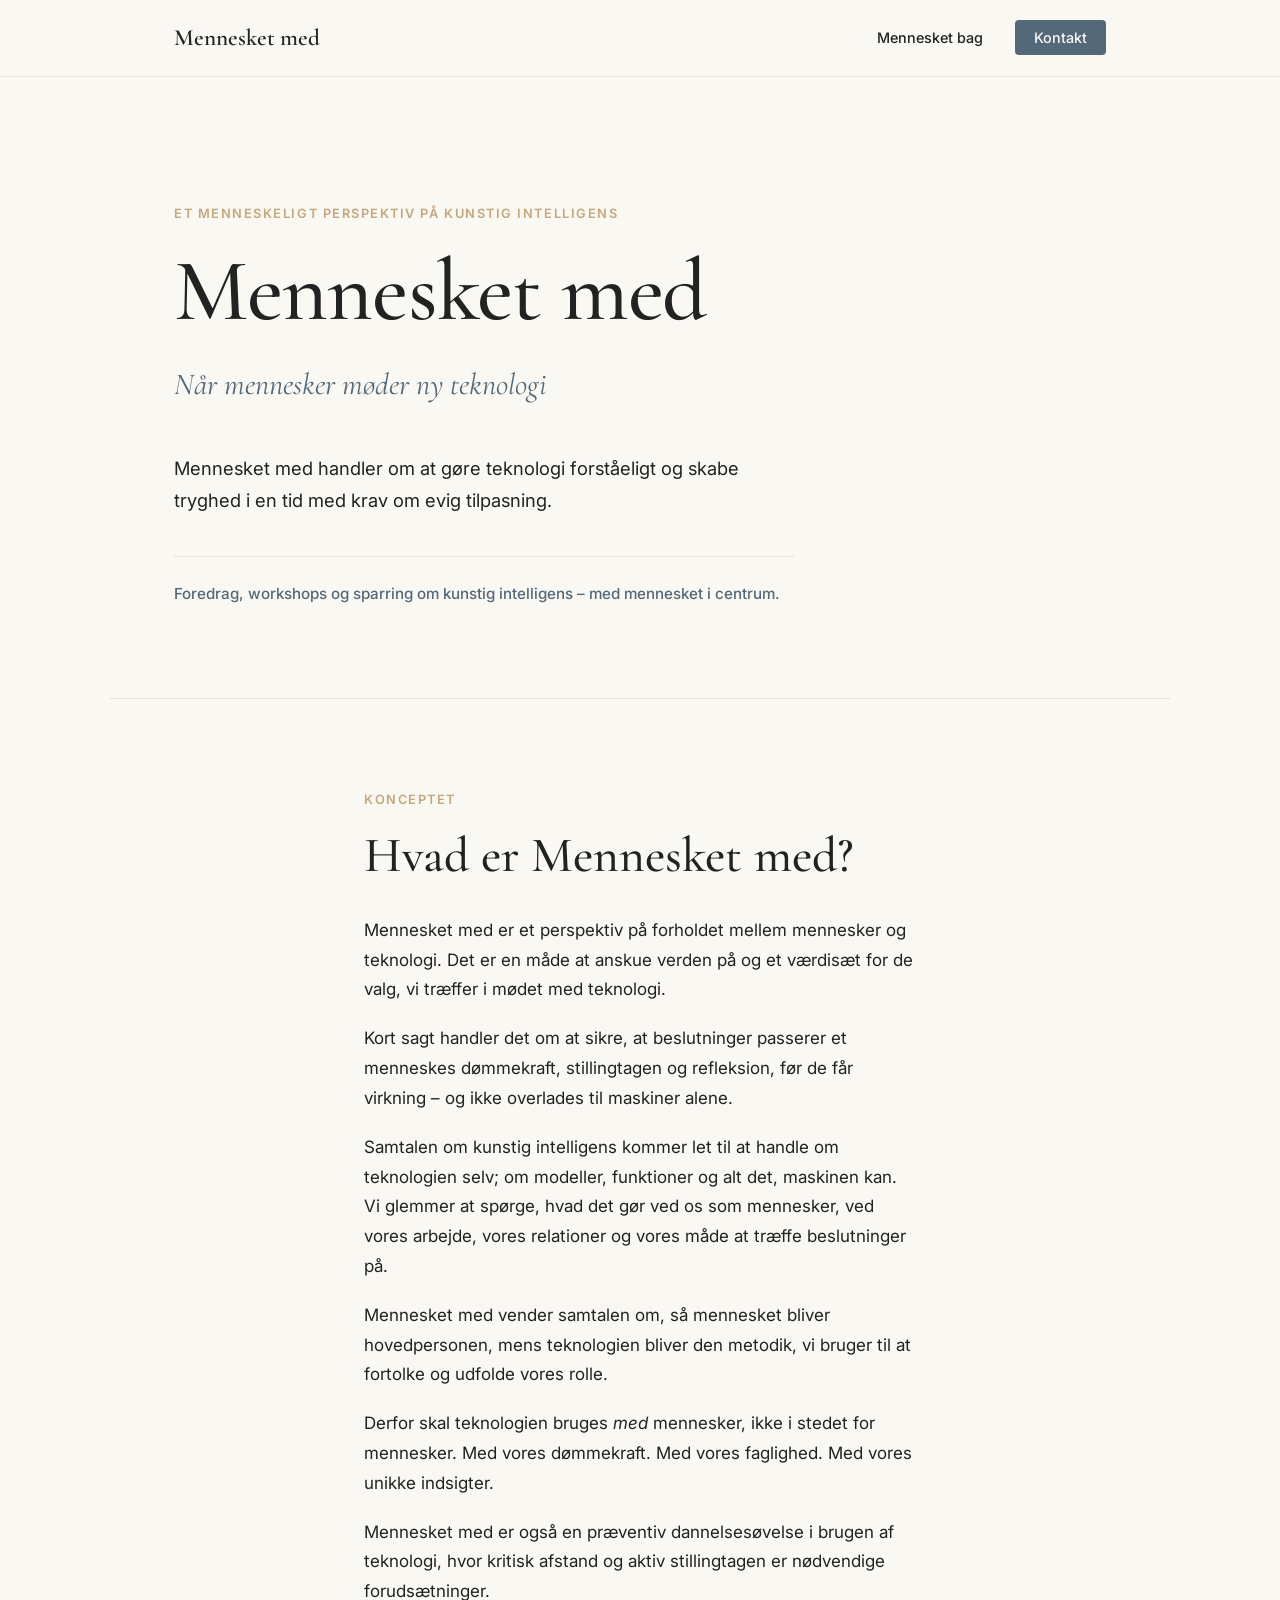
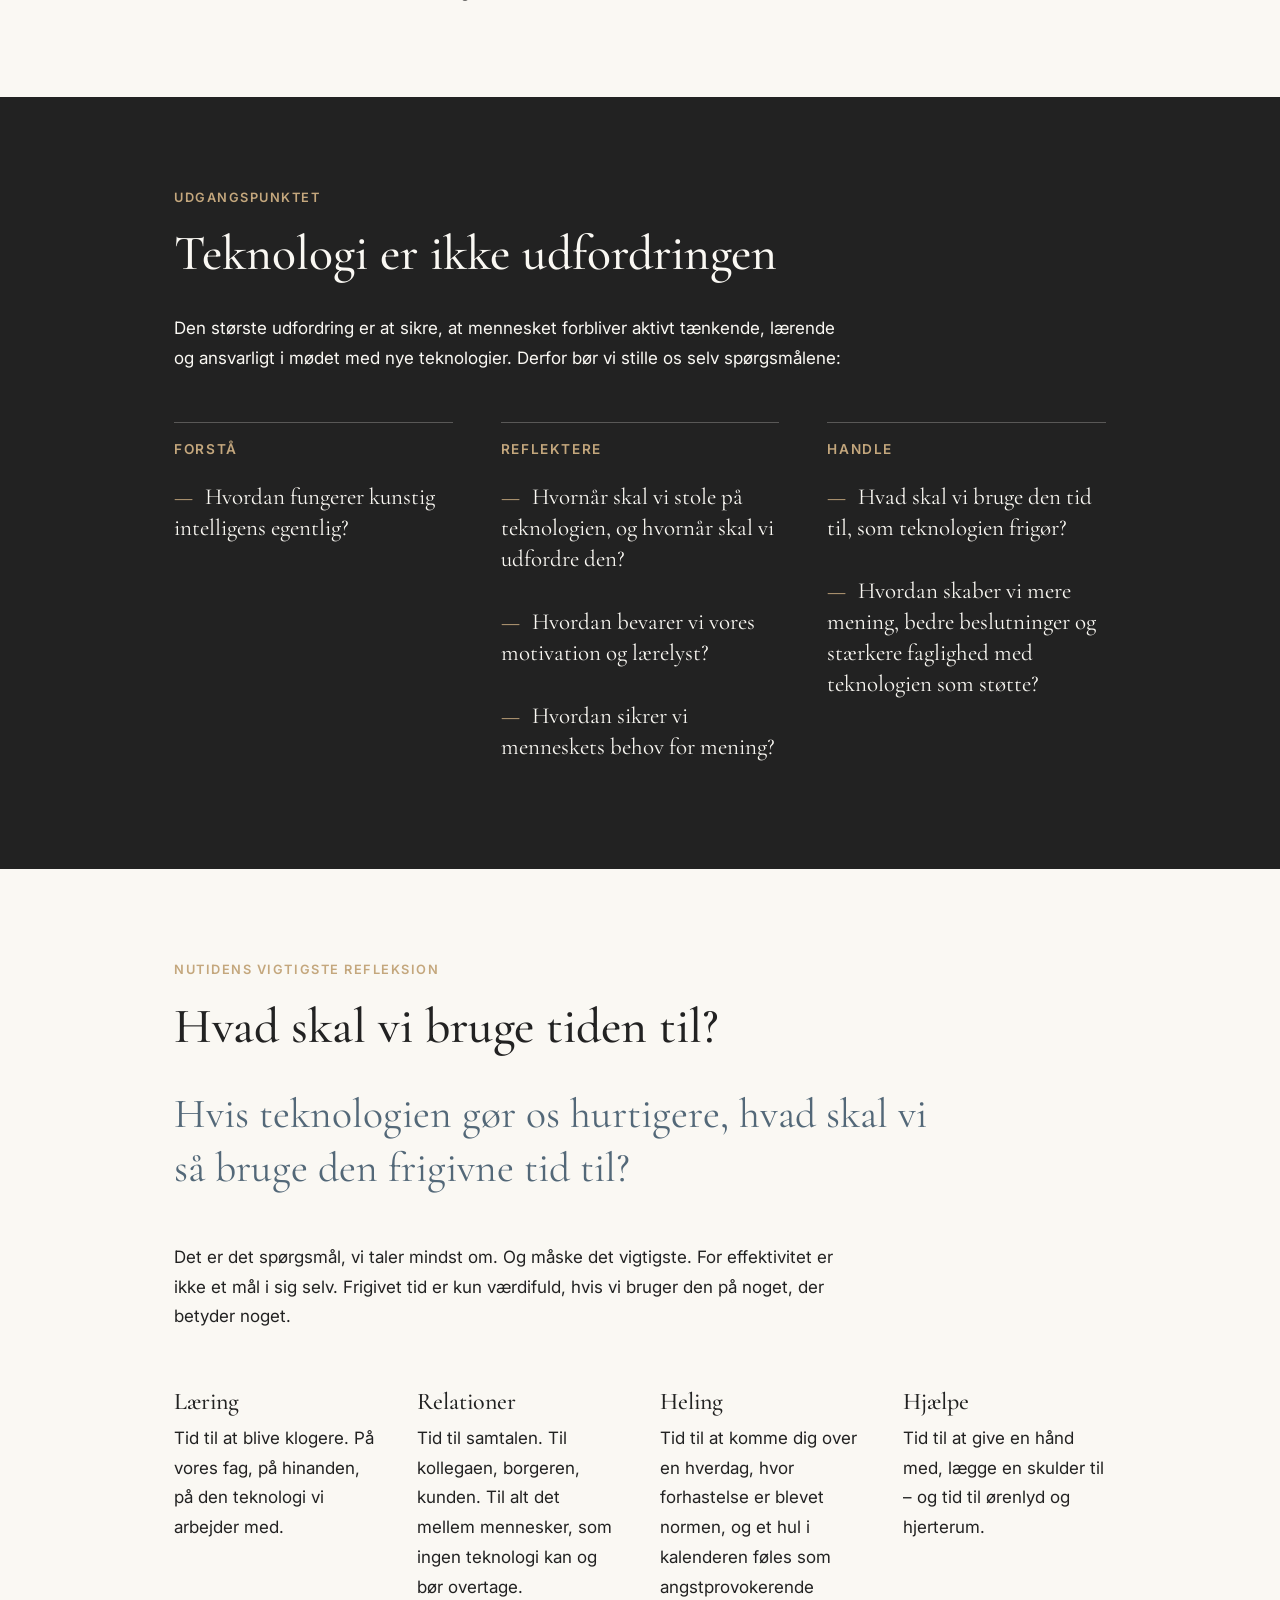
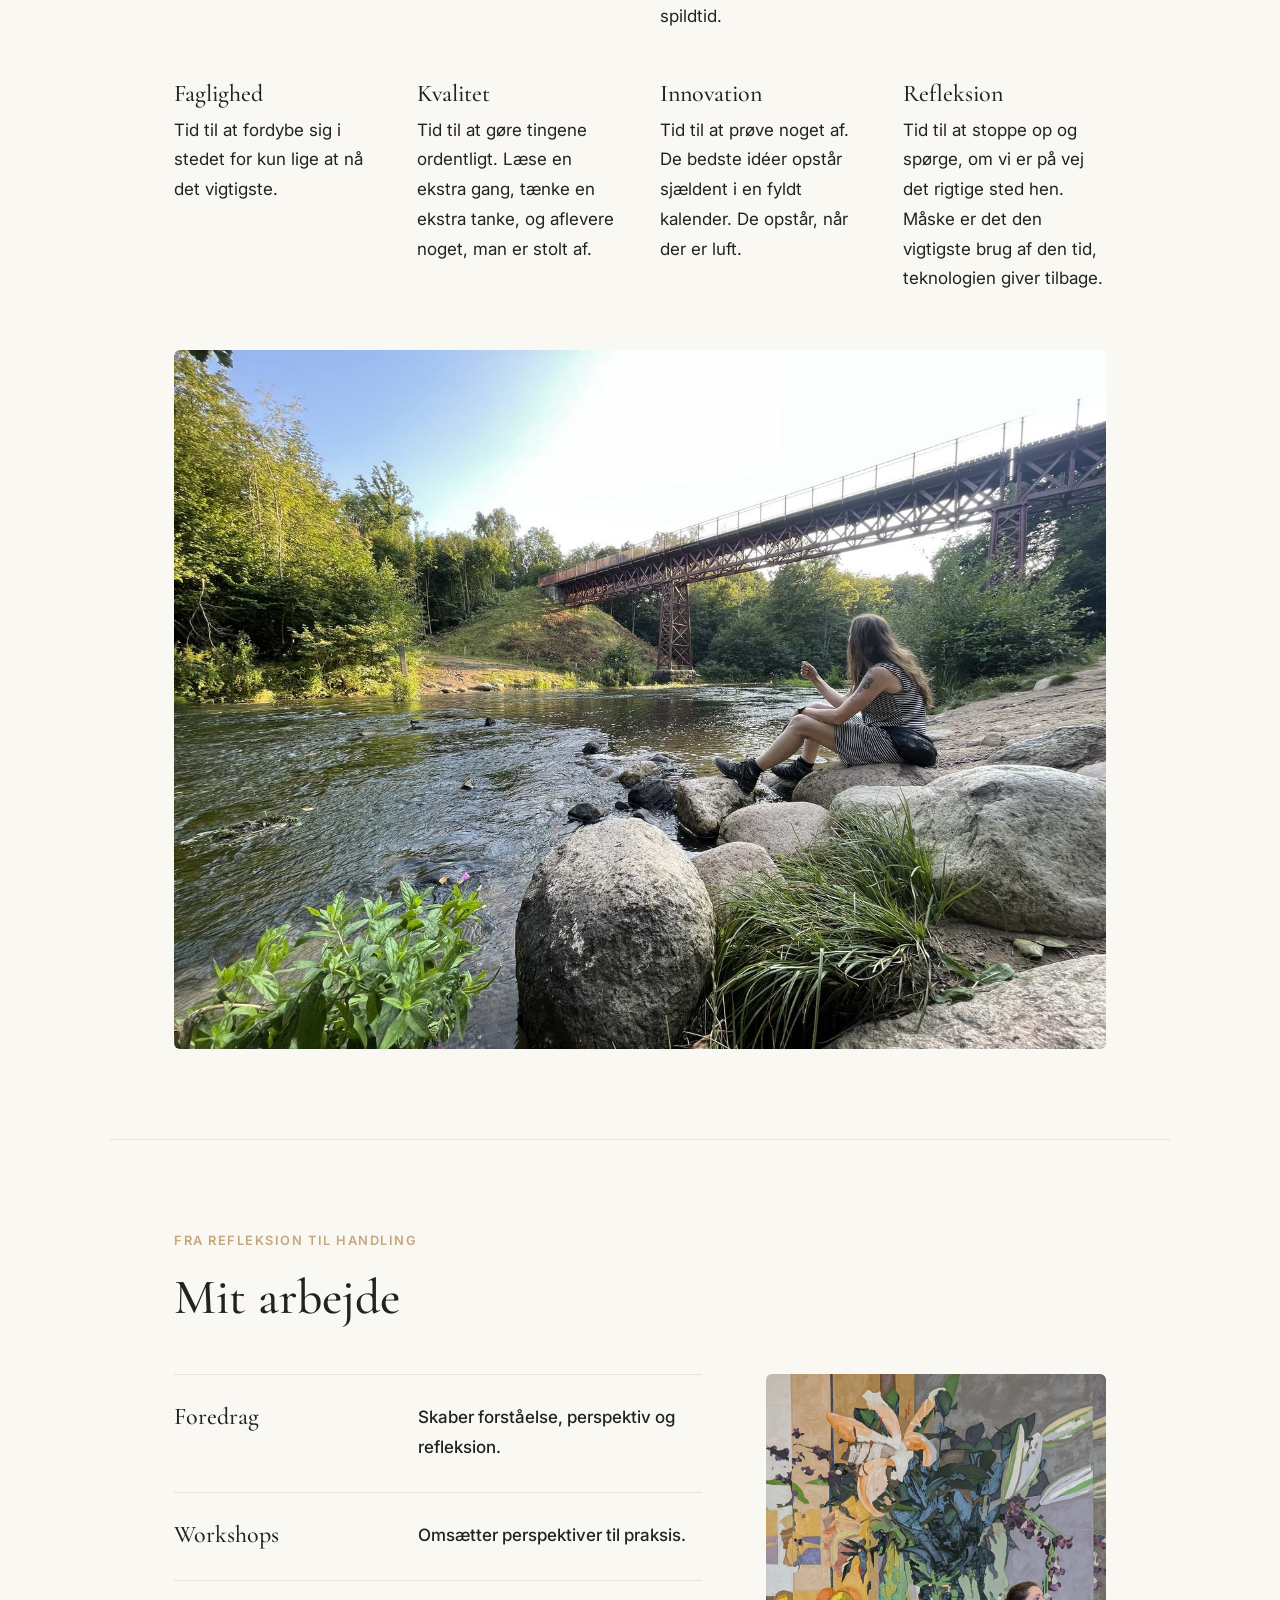
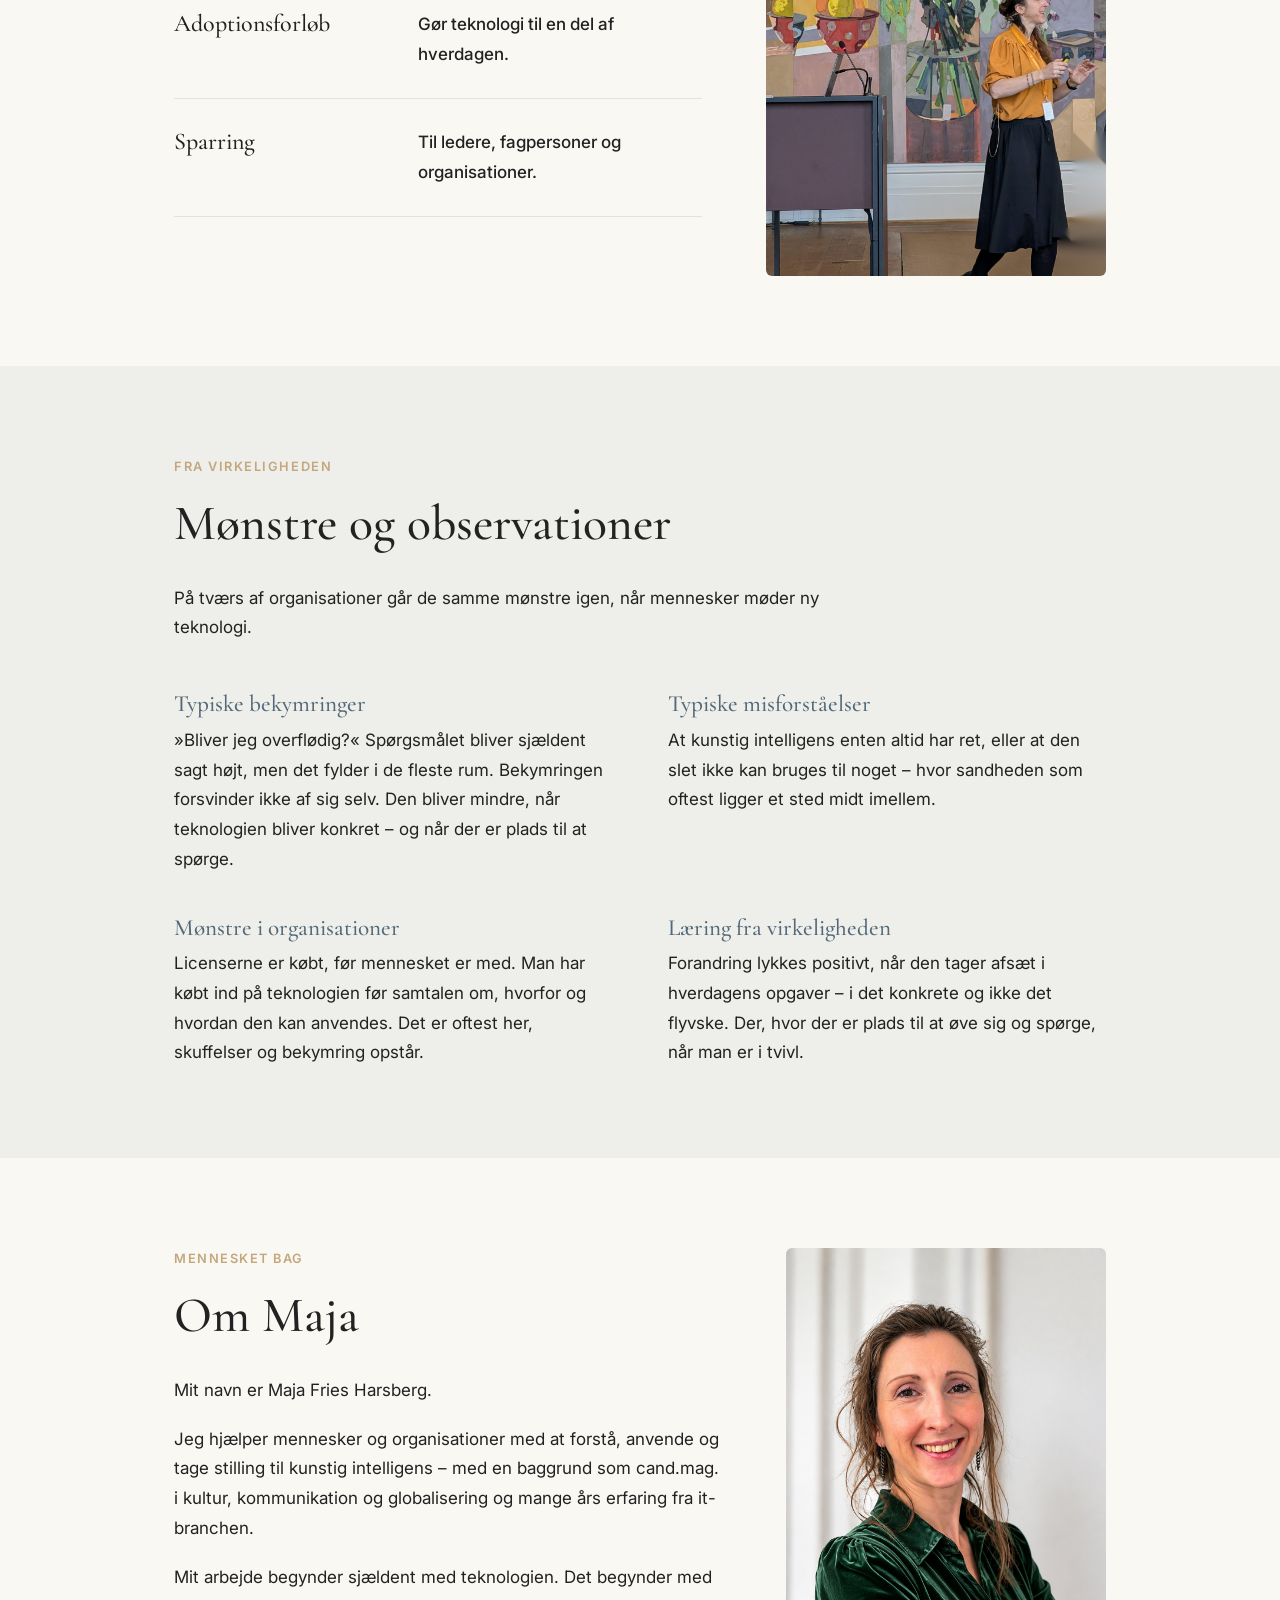
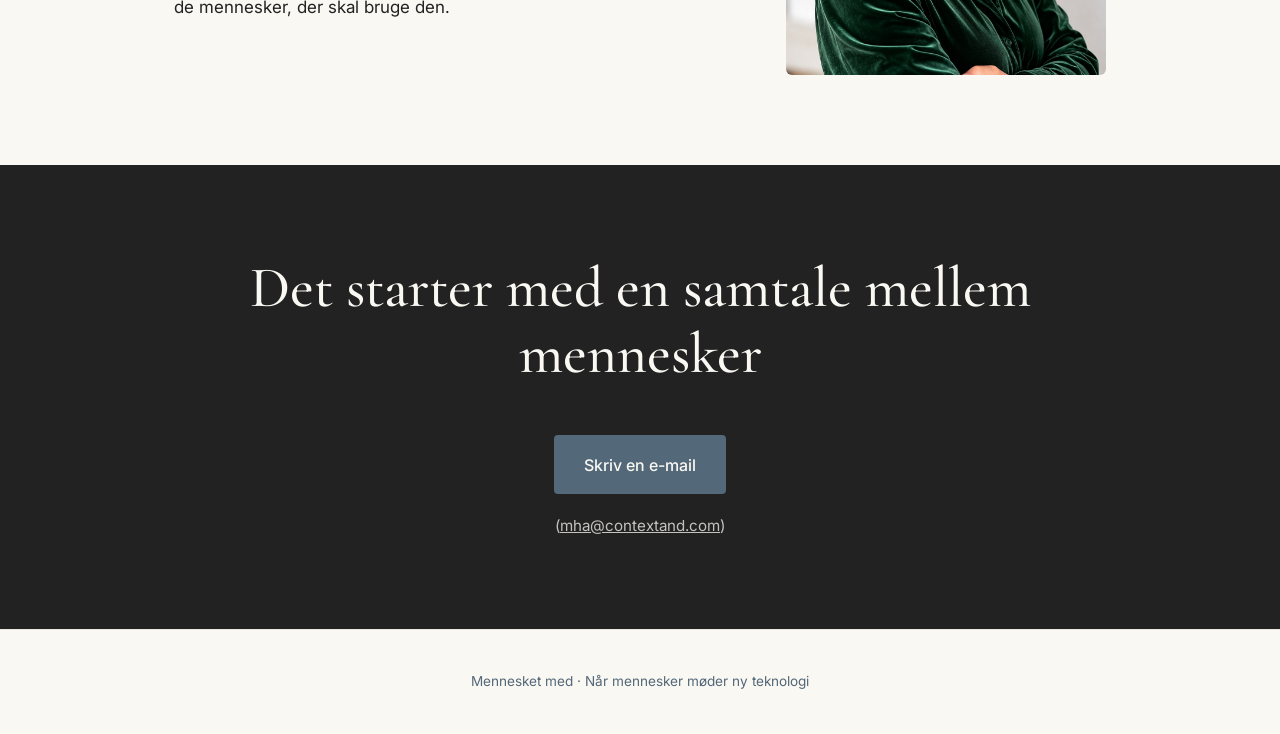
==== commit ad1665c7: "Ændringer så det er konceptuelt og ikke mig minder mit arbejde og mere konceptet" ====
--- a/index.html
+++ b/index.html
@@ -379,7 +379,6 @@
     <a class="brand" href="#top">Mennesket med</a>
     <button class="menu-btn" aria-expanded="false" aria-controls="menu" onclick="const m=document.getElementById('menu');const o=m.classList.toggle('open');this.setAttribute('aria-expanded',o)">Menu</button>
     <ul id="menu">
-      <li><a href="#ydelser">Mit arbejde</a></li>
       <li><a href="#om">Mennesket bag</a></li>
       <li><a class="nav-cta" href="#kontakt">Kontakt</a></li>
     </ul>
@@ -395,7 +394,6 @@
       <h1>Mennesket med</h1>
       <p class="tagline">Når mennesker møder ny teknologi</p>
       <p class="lead">Mennesket med handler om at gøre teknologi forståeligt og skabe tryghed i en tid med krav om evig tilpasning.</p>
-      <p class="lead">Min mission er at hjælpe mennesker til at finde mening og skabe værdi med teknologi – ikke lade teknologien være meningsskabende i sig selv.</p>
       <p class="fokus">Foredrag, workshops og sparring om kunstig intelligens – med mennesket i centrum.</p>
     </div>
   </section>
@@ -510,28 +508,24 @@
           <h3>Foredrag</h3>
           <div>
             <p class="ydelse-lead">Skaber forståelse, perspektiv og refleksion.</p>
-            <p>I får nye vinkler på forholdet mellem mennesker og teknologi og et fælles sprog for samtalen.</p>
           </div>
         </article>
         <article>
           <h3>Workshops</h3>
           <div>
             <p class="ydelse-lead">Omsætter perspektiver til praksis.</p>
-            <p>I arbejder med konkrete situationer, værktøjer og dilemmaer fra jeres egen hverdag.</p>
           </div>
         </article>
         <article>
           <h3>Adoptionsforløb</h3>
           <div>
             <p class="ydelse-lead">Gør teknologi til en del af hverdagen.</p>
-            <p>Fra de første spørgsmål til reel anvendelse, nye vaner og varig forankring.</p>
           </div>
         </article>
         <article>
           <h3>Sparring</h3>
           <div>
             <p class="ydelse-lead">Til ledere, fagpersoner og organisationer.</p>
-            <p>En tænke- og refleksionspartner til de spørgsmål, der opstår, når mennesker og teknologi mødes.</p>
           </div>
         </article>
       </div>
@@ -577,11 +571,8 @@
           <span class="kicker">Mennesket bag</span>
           <h2>Om Maja</h2>
           <p>Mit navn er Maja Fries Harsberg.</p>
-          <p>Mennesket med er et perspektiv på forholdet mellem mennesker og teknologi. Jeg hjælper med at omsætte det til praksis for mennesker og organisationer.</p>
-          <p>Jeg er cand.mag. i kultur, kommunikation og globalisering og har arbejdet med projektledelse, forretningsrådgivning og ledelse i it-branchen. I dag hjælper jeg mennesker og organisationer med at forstå, anvende og tage stilling til kunstig intelligens.</p>
+          <p>Jeg hjælper mennesker og organisationer med at forstå, anvende og tage stilling til kunstig intelligens – med en baggrund som cand.mag. i kultur, kommunikation og globalisering og mange års erfaring fra it-branchen.</p>
           <p>Mit arbejde begynder sjældent med teknologien. Det begynder med de mennesker, der skal bruge den.</p>
-          <p>Jeg gør det komplekse forståeligt og hjælper mennesker med at bevare dømmekraft, retning og mening i en tid præget af teknologisk forandring.</p>
-          <p>For teknologien er sjældent udfordringen. Det er forståelsen af den.</p>
         </div>
         <figure class="foto">
           <img src="maja-portraet.jpg" alt="Portræt af Maja Fries Harsberg" width="900" height="1031" loading="lazy">
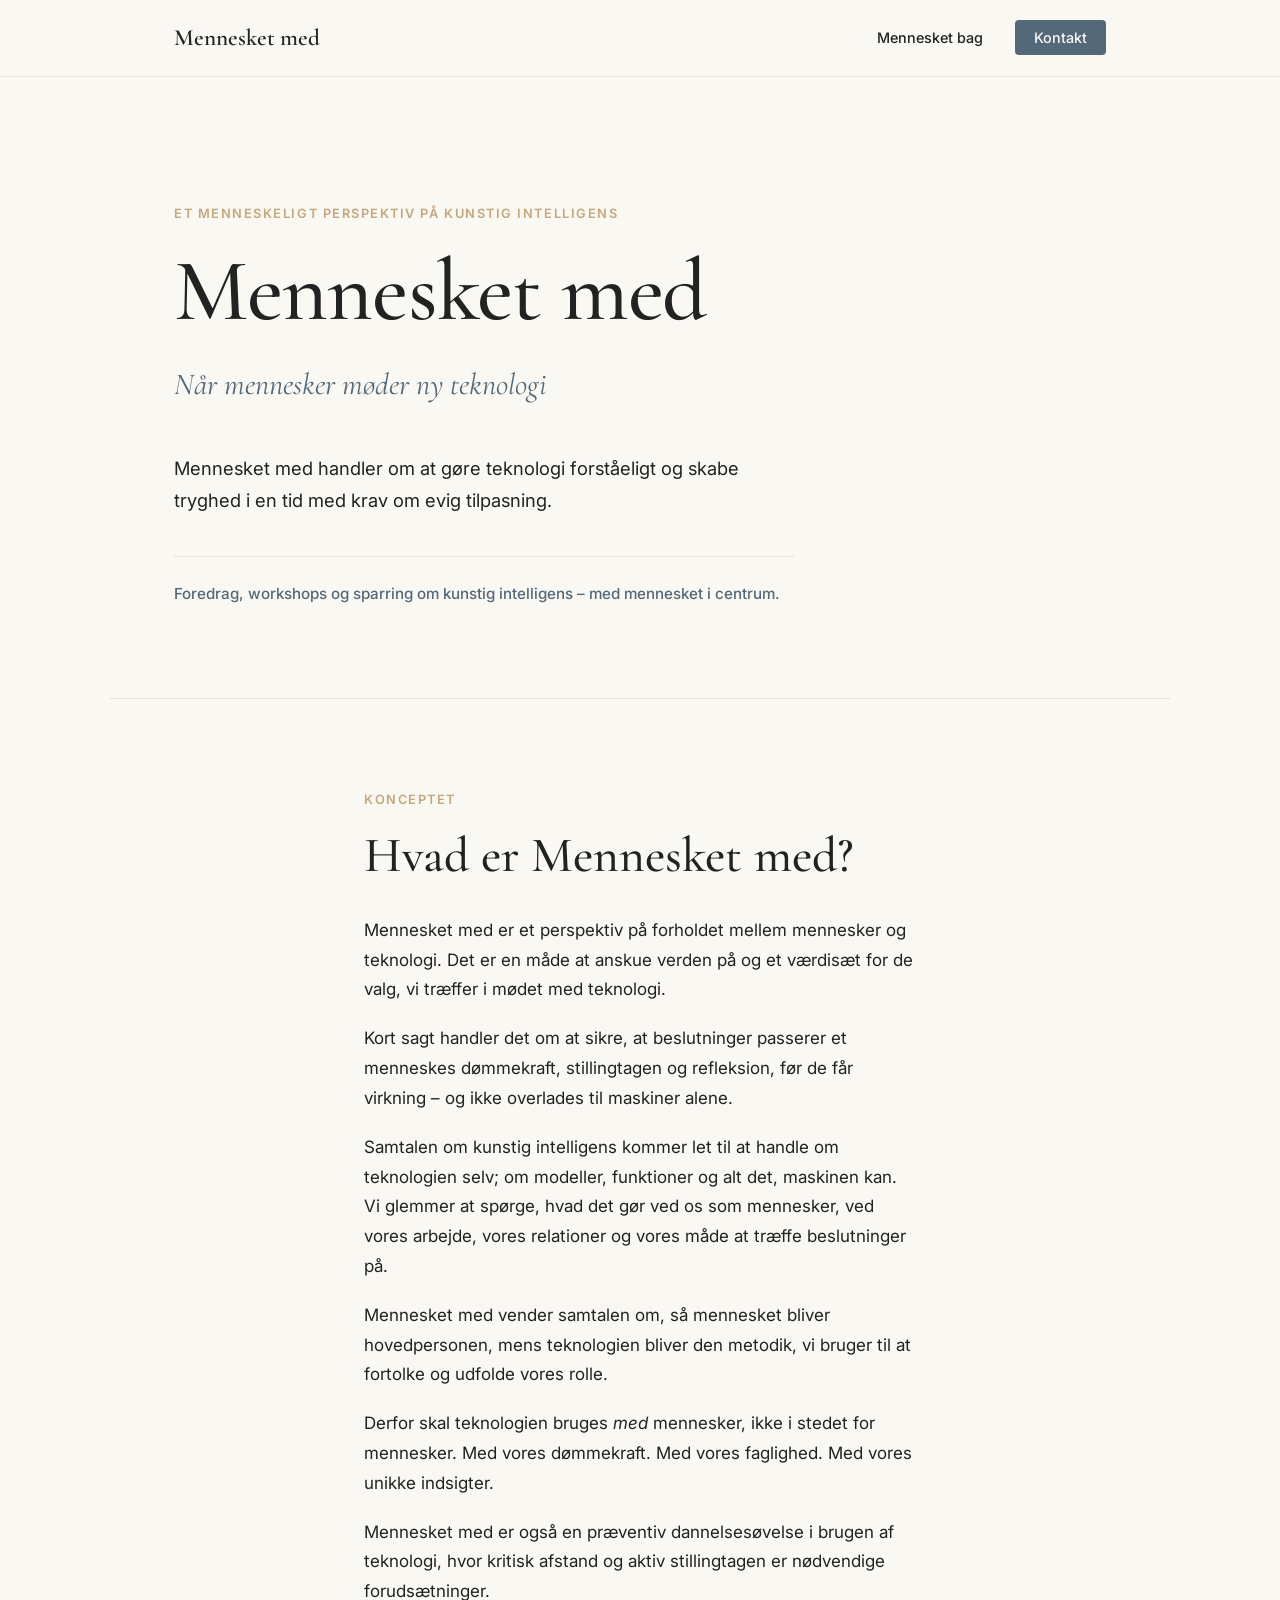
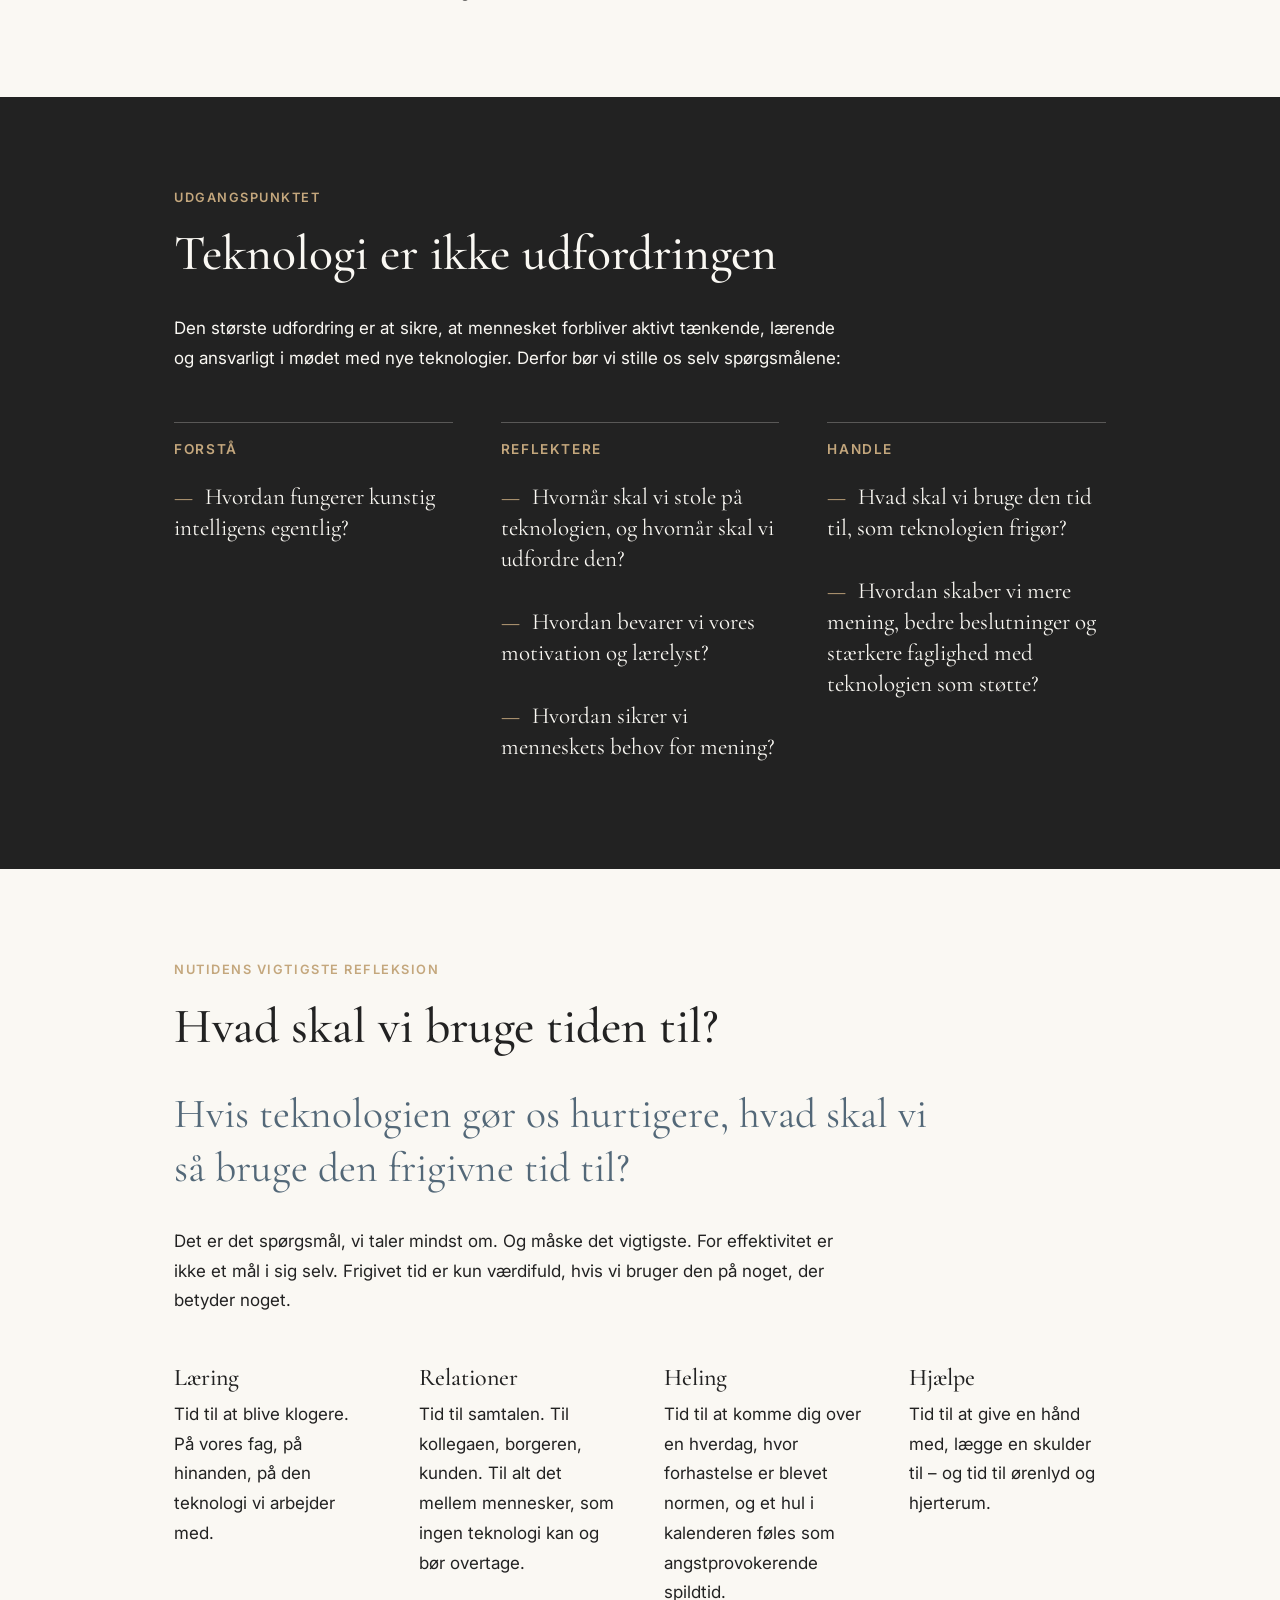
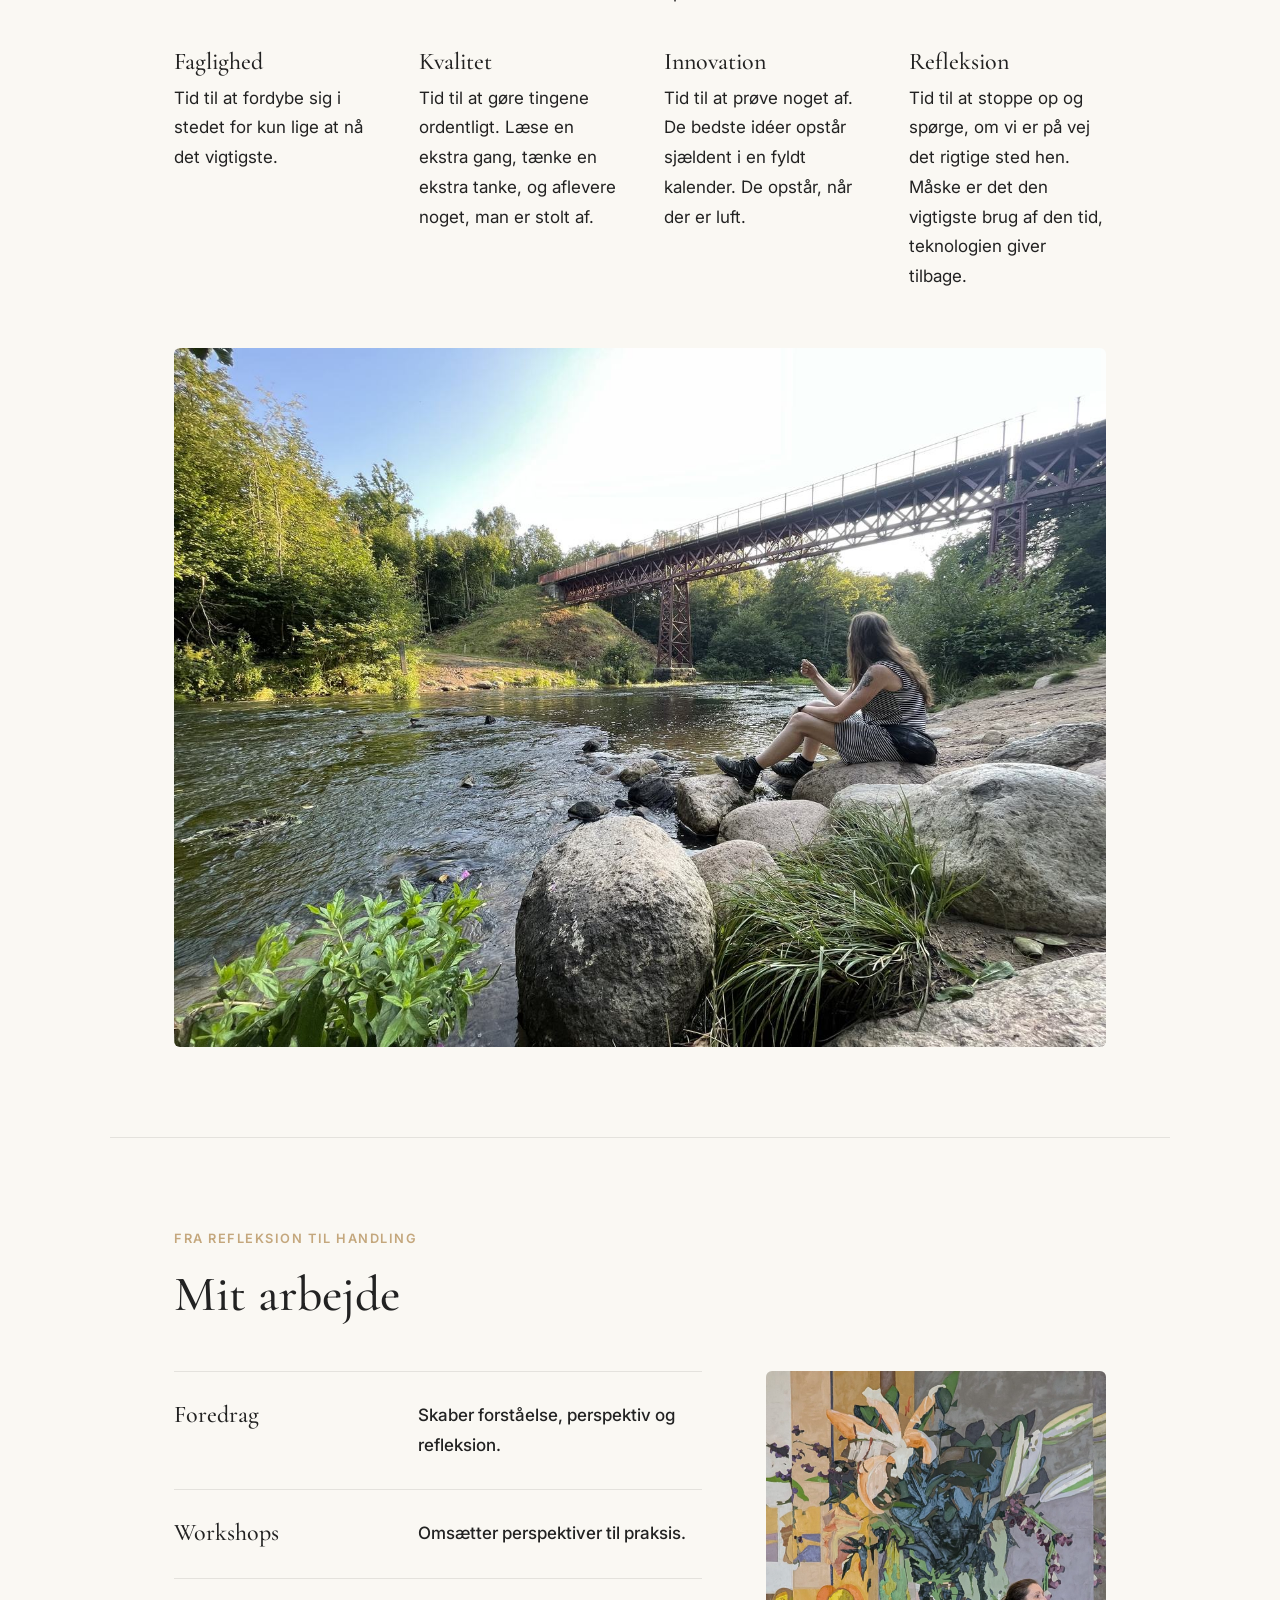
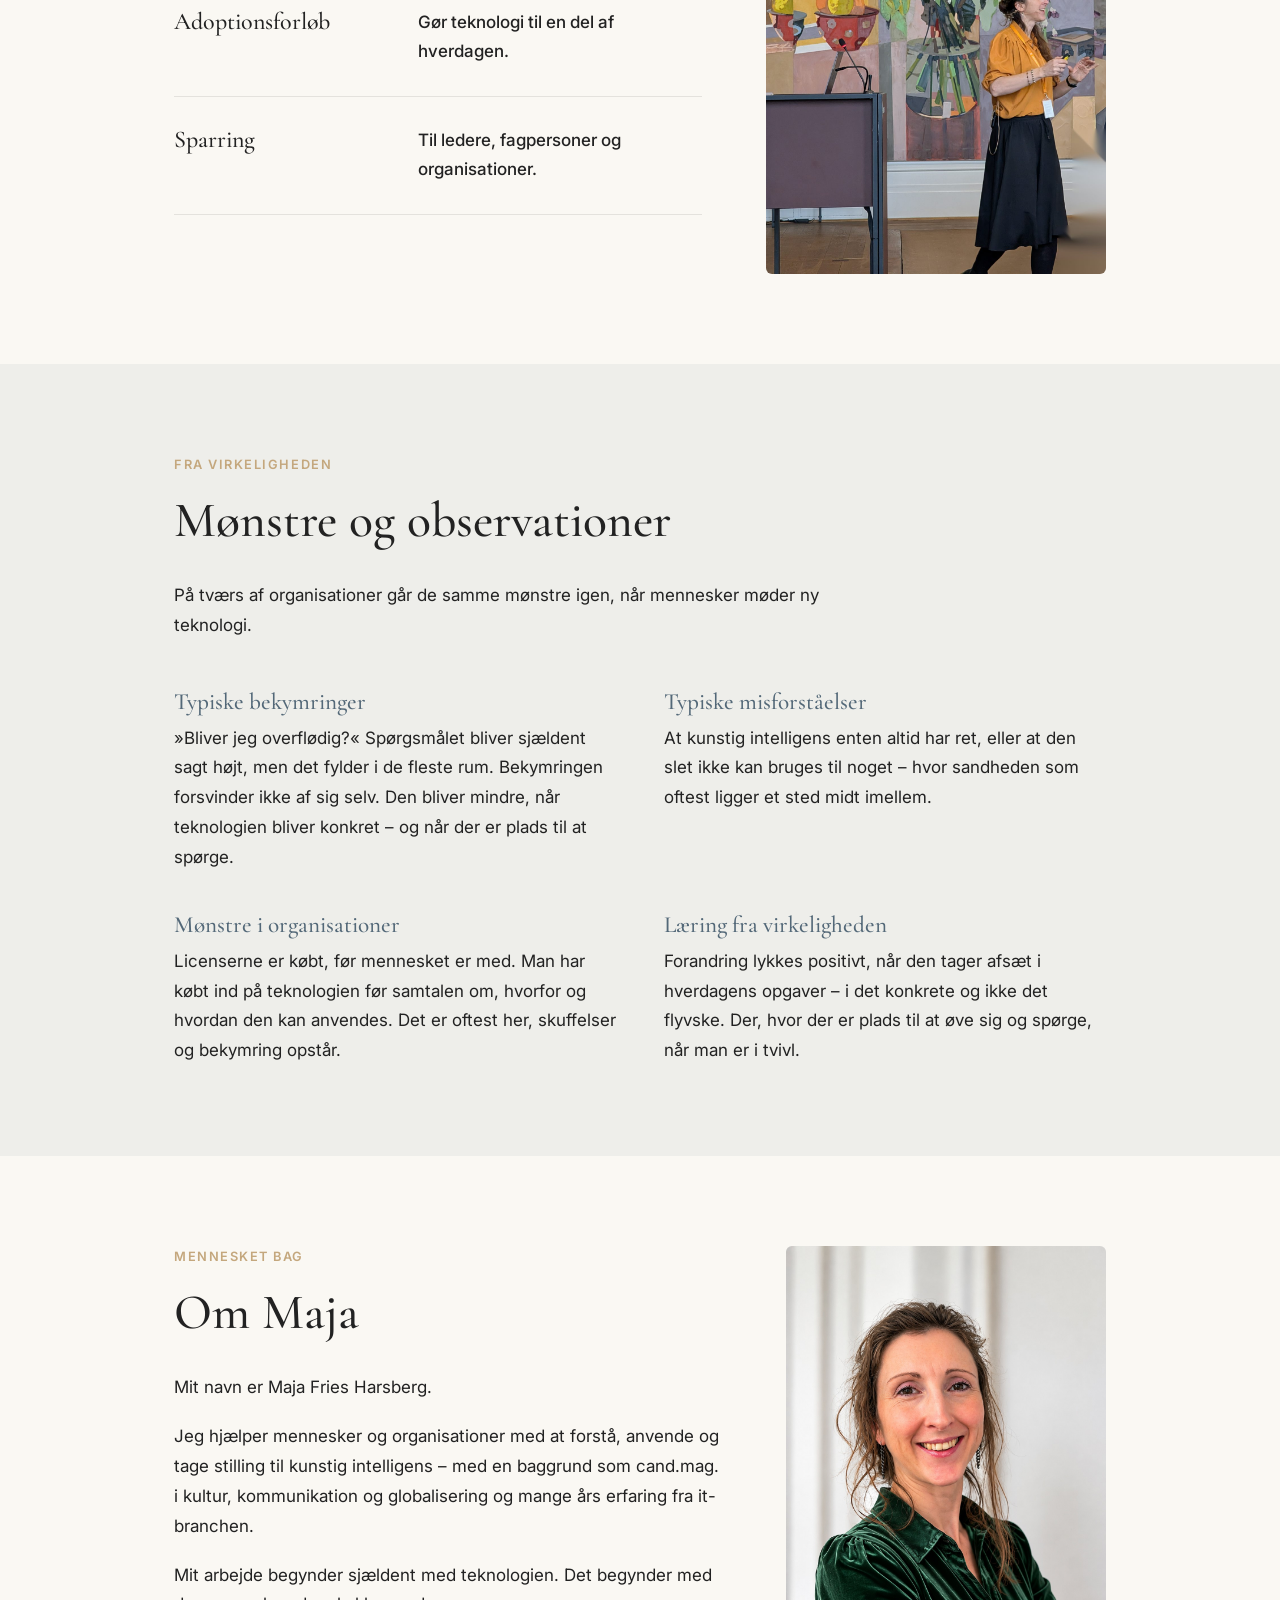
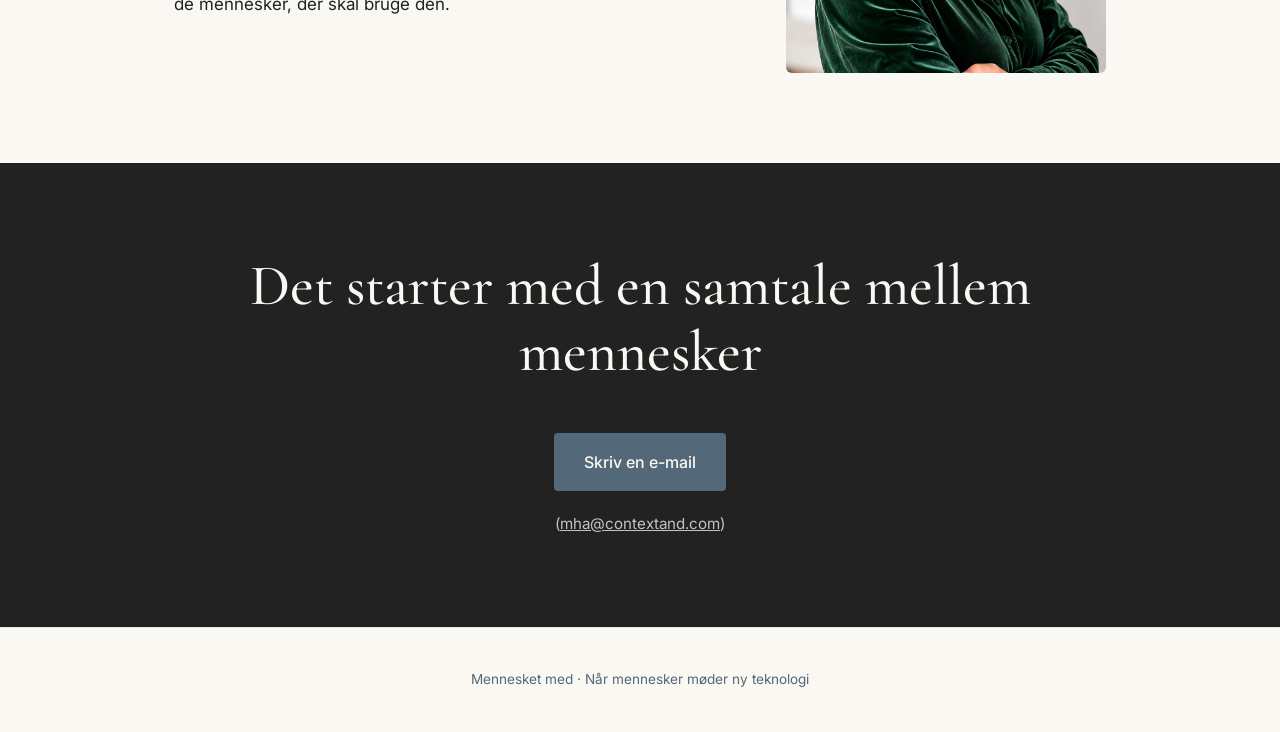
==== commit cf598992: "Spacing ens Har ændret spacing" ====
--- a/index.html
+++ b/index.html
@@ -152,7 +152,7 @@
     color: var(--blaa);
     margin: 1rem 0 2.5rem;
   }
-  .hero p.lead { font-size: 1.15rem; max-width: 620px; margin-bottom: 1.4rem; }
+  .hero p.lead { font-size: 1.15rem; max-width: 620px; margin-bottom: 1.2rem; }
   .hero .fokus {
     margin-top: 2.5rem;
     padding-top: 1.5rem;
@@ -251,7 +251,7 @@
   .obs-grid {
     display: grid;
     grid-template-columns: 1fr 1fr;
-    gap: 2.5rem 3.5rem;
+    gap: 2.5rem 3rem;
     margin-top: 3rem;
   }
   .obs-grid h3 { font-size: 1.45rem; margin-bottom: 0.5rem; color: var(--blaa); }
@@ -263,17 +263,17 @@
     font-size: clamp(1.7rem, 4vw, 2.6rem);
     line-height: 1.3;
     max-width: 780px;
-    margin: 0 0 3rem;
+    margin: 0 0 2rem;
     color: var(--blaa);
   }
   .tid-temaer {
     display: grid;
     grid-template-columns: 1fr 1fr;
-    gap: 2.5rem 3.5rem;
-    margin-top: 3.5rem;
+    gap: 2.5rem 3rem;
+    margin-top: 3rem;
   }
   .tid-temaer h3 { font-size: 1.5rem; margin-bottom: 0.5rem; }
-  @media (min-width: 1000px) { .tid-temaer { grid-template-columns: repeat(4, 1fr); gap: 3rem 2.5rem; } }
+  @media (min-width: 1000px) { .tid-temaer { grid-template-columns: repeat(4, 1fr); gap: 2.5rem 3rem; } }
   @media (max-width: 760px) { .tid-temaer { grid-template-columns: 1fr; } }
 
   /* Billeder */
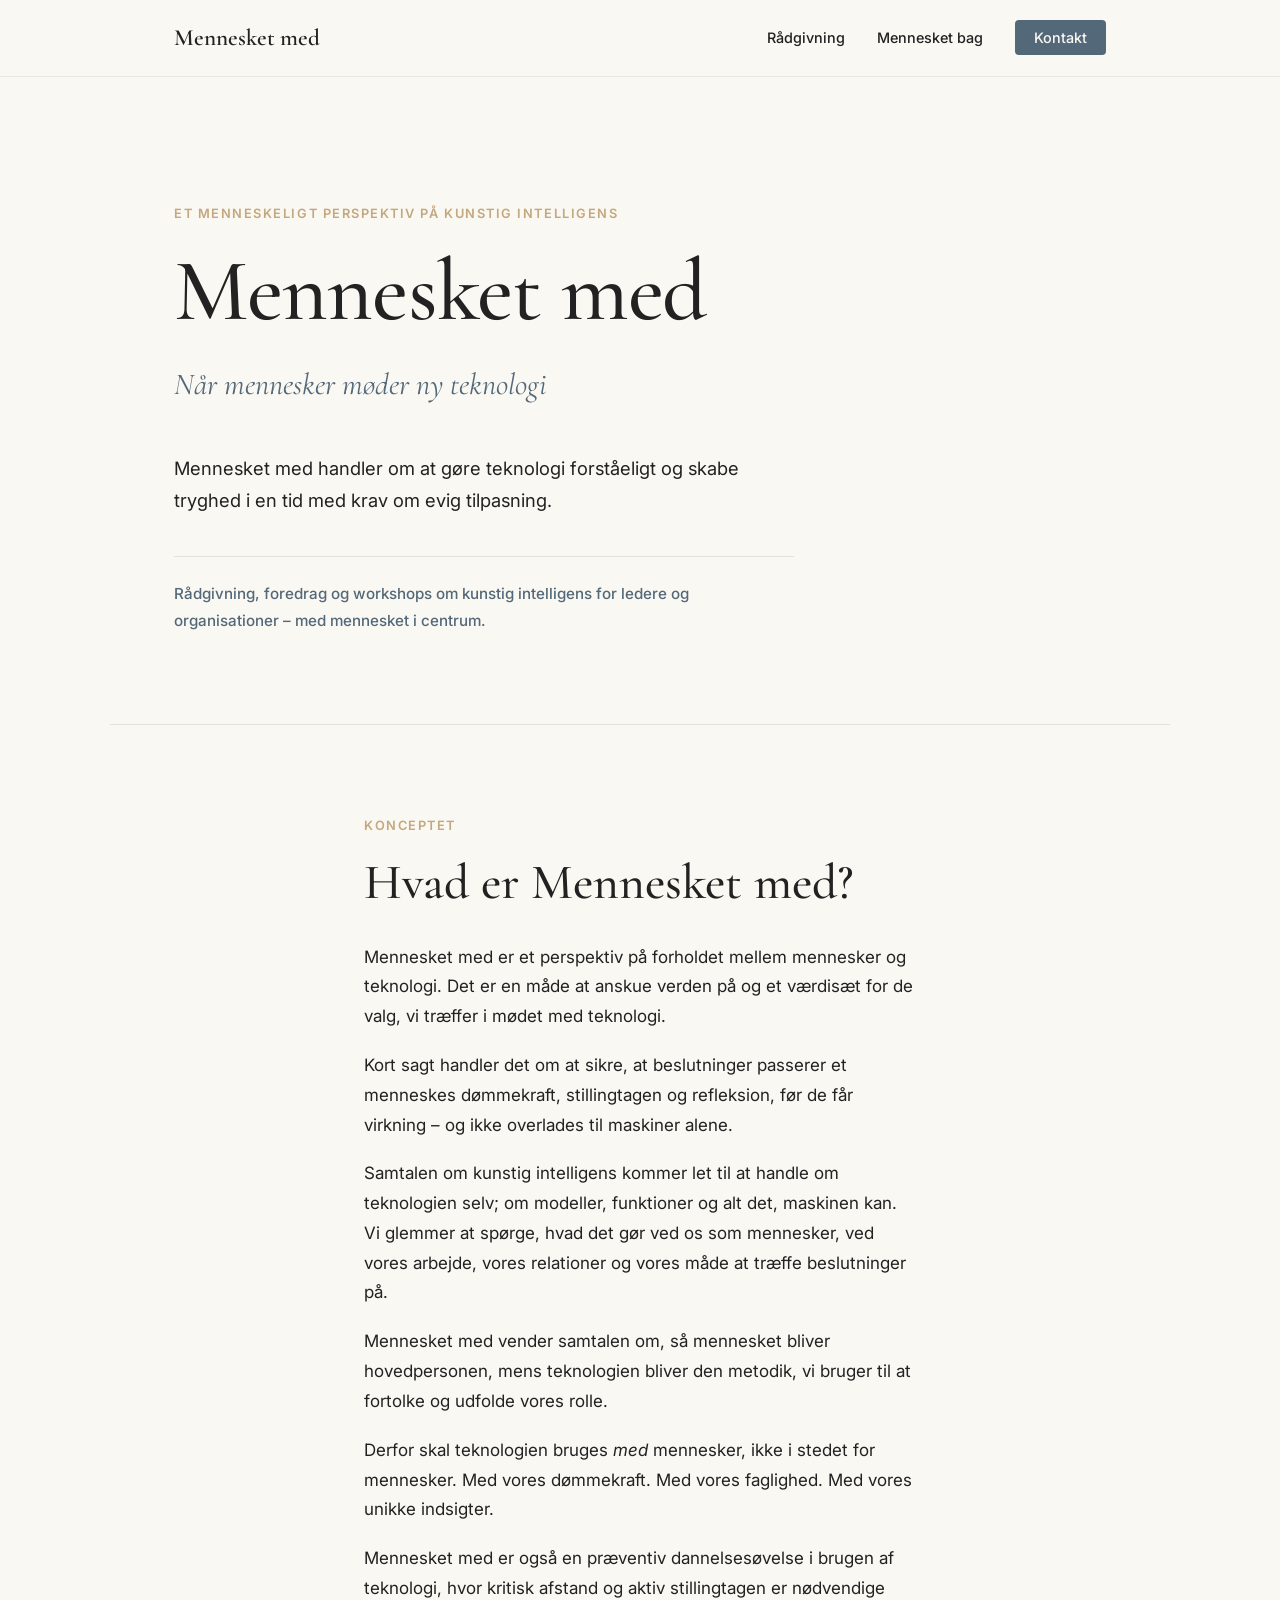
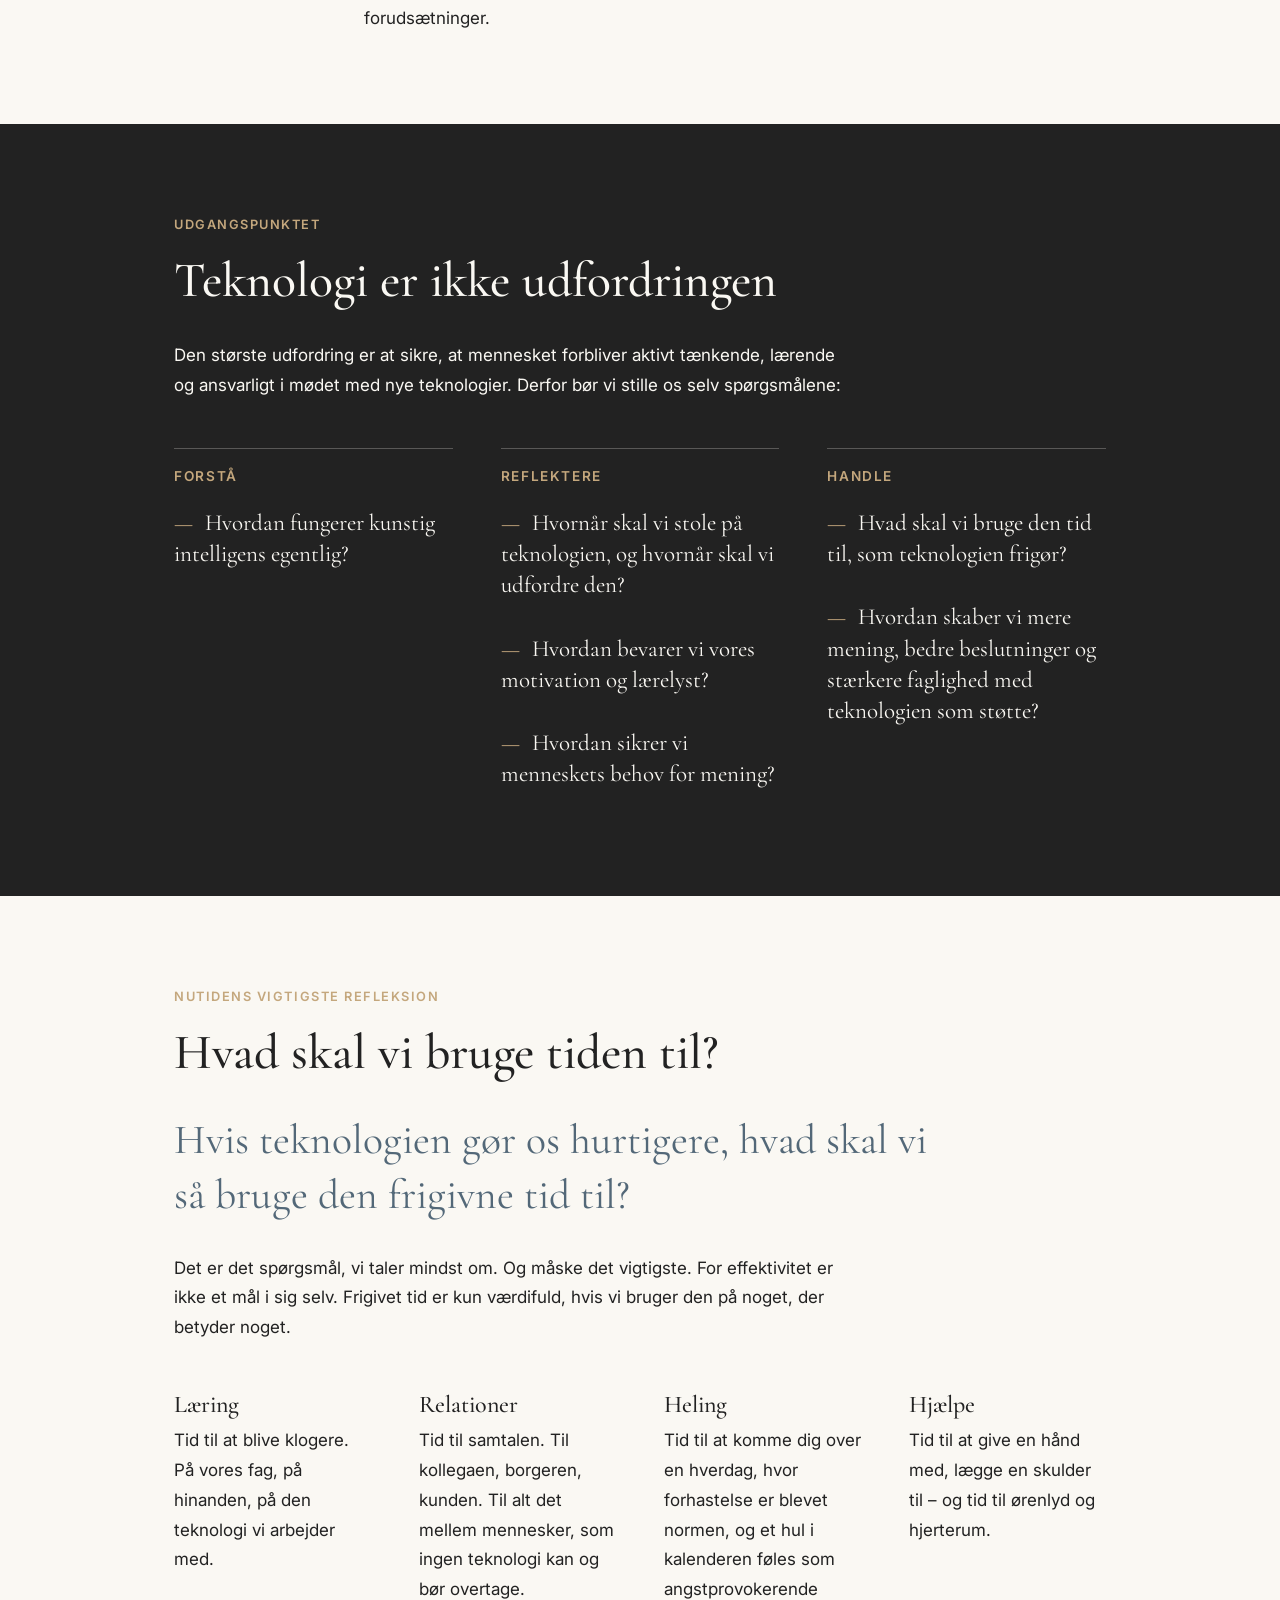
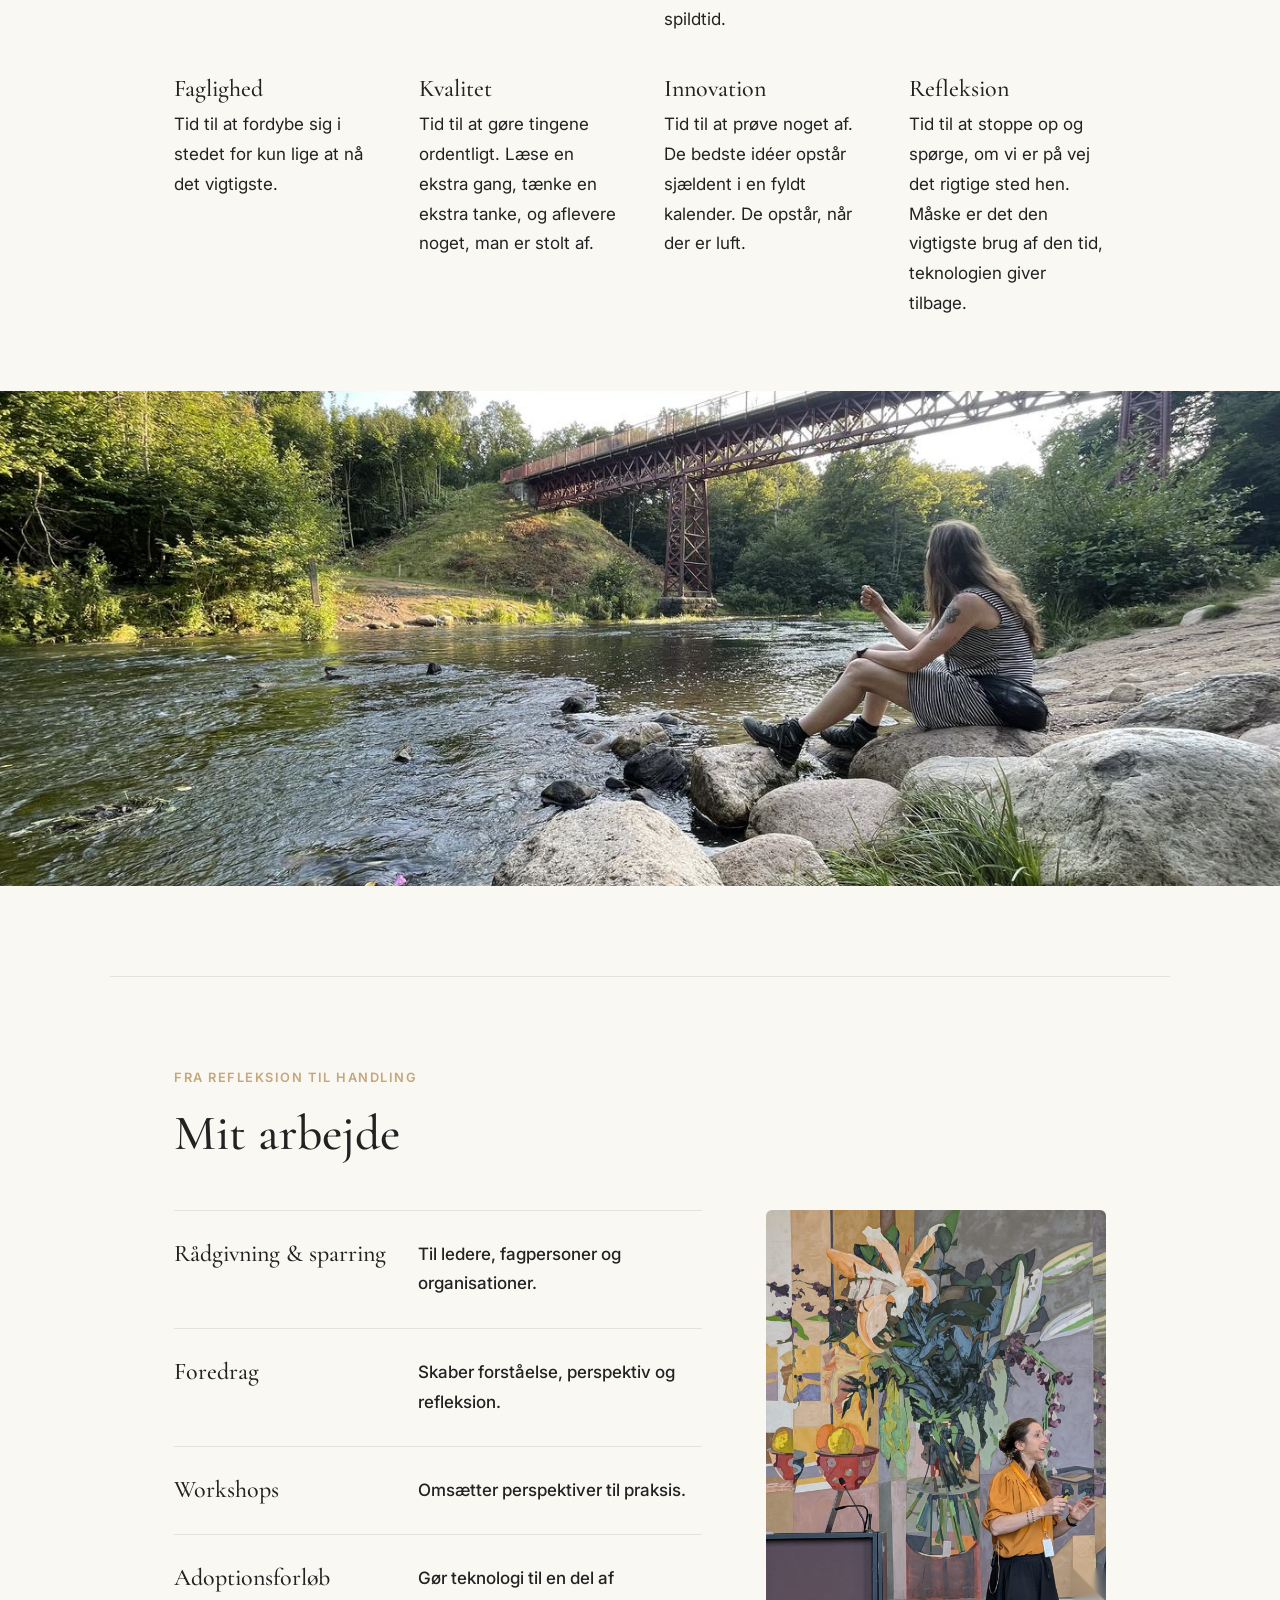
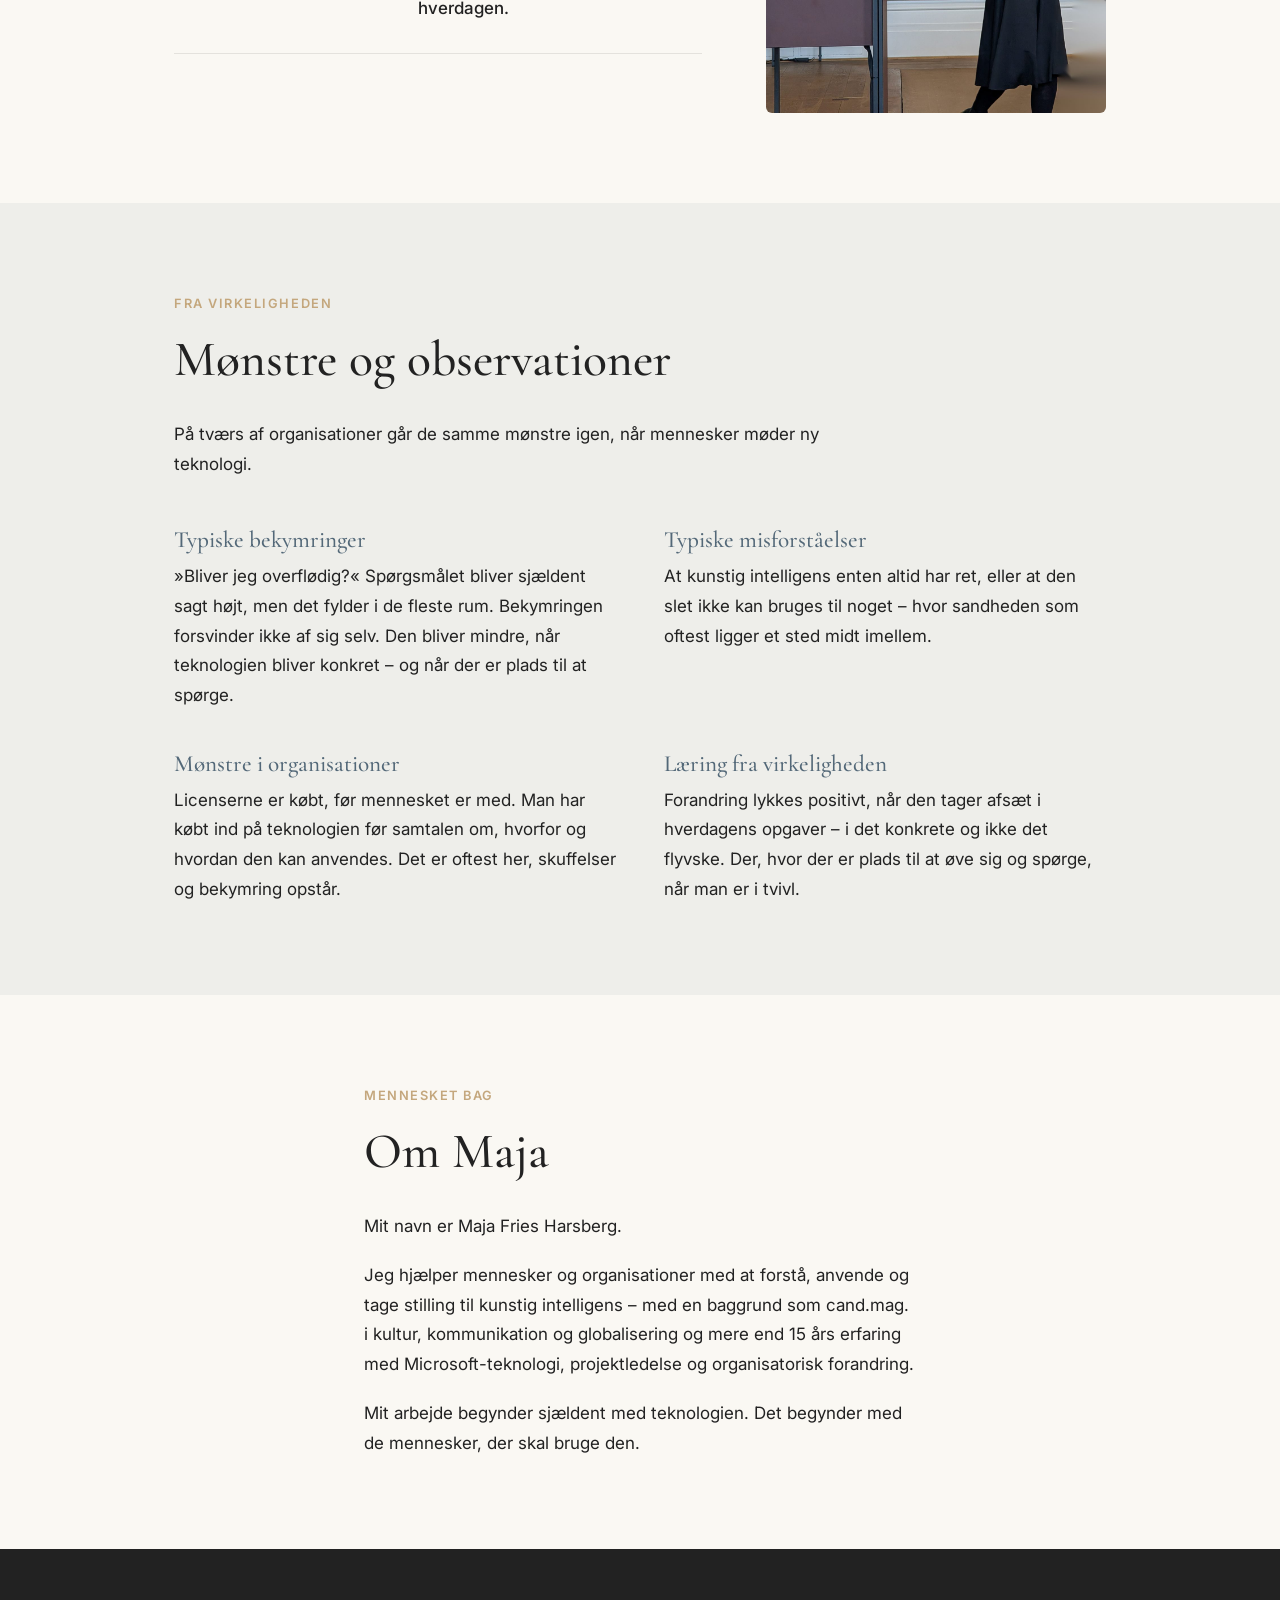
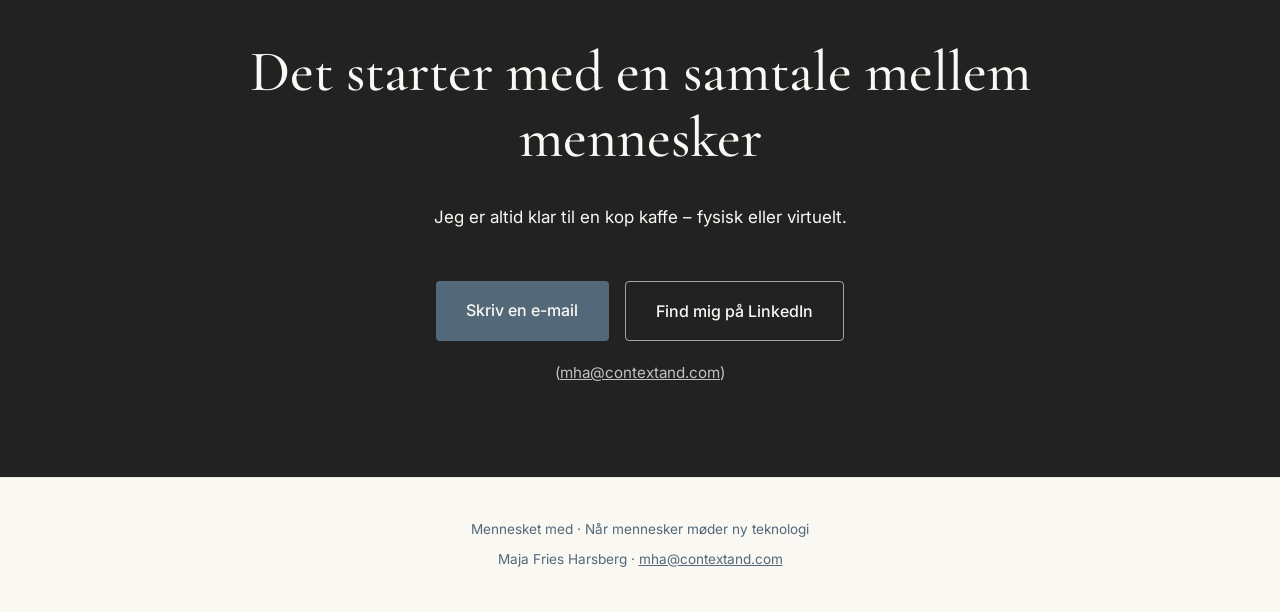
==== commit 2bf294f6: "Ny index Ændringer i menu og billeder mm" ====
--- a/index.html
+++ b/index.html
@@ -178,6 +178,8 @@
     color: var(--tekst);
   }
   .btn-secondary:hover { border-color: var(--blaa); color: var(--blaa); }
+  .btn-lys { border-color: rgba(250,248,243,0.6); color: var(--papir); }
+  .btn-lys:hover { border-color: var(--papir); color: var(--papir); }
 
   /* ---------- Sektioner ---------- */
   section { padding: clamp(4.5rem, 10vh, 8rem) 0; }
@@ -291,6 +293,12 @@
     color: var(--blaa);
     margin-top: 0.7rem;
   }
+  .foto-fuld { margin: clamp(3.5rem, 8vh, 5rem) 0 0; }
+  .foto-fuld img {
+    border-radius: 0;
+    height: clamp(320px, 55vh, 560px);
+    object-fit: cover;
+  }
 
   /* Ydelser */
   .arbejde-grid {
@@ -322,16 +330,6 @@
   @media (max-width: 640px) {
     .ydelser-liste article { grid-template-columns: 1fr; gap: 0.3rem; }
   }
-
-  /* Om Maja */
-  .om-grid {
-    display: grid;
-    grid-template-columns: 1fr 320px;
-    gap: 4rem;
-    align-items: start;
-  }
-  .om-grid .foto { margin: 0; }
-  @media (max-width: 860px) { .om-grid { grid-template-columns: 1fr; } }
 
   /* Kanaler */
   .kort-grid {
@@ -369,6 +367,8 @@
     color: var(--blaa);
     text-align: center;
   }
+  footer p + p { margin-top: 0.4rem; }
+  footer a { color: var(--blaa); }
 </style>
 </head>
 <body>
@@ -379,6 +379,7 @@
     <a class="brand" href="#top">Mennesket med</a>
     <button class="menu-btn" aria-expanded="false" aria-controls="menu" onclick="const m=document.getElementById('menu');const o=m.classList.toggle('open');this.setAttribute('aria-expanded',o)">Menu</button>
     <ul id="menu">
+      <li><a href="#ydelser">Rådgivning</a></li>
       <li><a href="#om">Mennesket bag</a></li>
       <li><a class="nav-cta" href="#kontakt">Kontakt</a></li>
     </ul>
@@ -394,7 +395,7 @@
       <h1>Mennesket med</h1>
       <p class="tagline">Når mennesker møder ny teknologi</p>
       <p class="lead">Mennesket med handler om at gøre teknologi forståeligt og skabe tryghed i en tid med krav om evig tilpasning.</p>
-      <p class="fokus">Foredrag, workshops og sparring om kunstig intelligens – med mennesket i centrum.</p>
+      <p class="fokus">Rådgivning, foredrag og workshops om kunstig intelligens for ledere og organisationer – med mennesket i centrum.</p>
     </div>
   </section>
 
@@ -489,10 +490,10 @@
           <p>Tid til at stoppe op og spørge, om vi er på vej det rigtige sted hen. Måske er det den vigtigste brug af den tid, teknologien giver tilbage.</p>
         </div>
       </div>
-      <figure class="foto">
-        <img src="refleksion-ved-aaen.jpg" alt="Maja sidder på store sten ved en å i aftensol med en gammel jernbanebro i baggrunden" width="1400" height="1050" loading="lazy">
-      </figure>
-    </div>
+    </div>
+    <figure class="foto foto-fuld">
+      <img src="refleksion-ved-aaen.jpg" alt="Et menneske sidder i eftertanke på store sten ved en å, med en gammel jernbanebro i baggrunden" width="1400" height="1050" loading="lazy">
+    </figure>
   </section>
 
   <hr class="divider">
@@ -504,6 +505,12 @@
       <h2>Mit arbejde</h2>
       <div class="arbejde-grid">
       <div class="ydelser-liste">
+        <article>
+          <h3>Rådgivning &amp; sparring</h3>
+          <div>
+            <p class="ydelse-lead">Til ledere, fagpersoner og organisationer.</p>
+          </div>
+        </article>
         <article>
           <h3>Foredrag</h3>
           <div>
@@ -522,12 +529,6 @@
             <p class="ydelse-lead">Gør teknologi til en del af hverdagen.</p>
           </div>
         </article>
-        <article>
-          <h3>Sparring</h3>
-          <div>
-            <p class="ydelse-lead">Til ledere, fagpersoner og organisationer.</p>
-          </div>
-        </article>
       </div>
       <figure class="foto">
         <img src="maja-foredrag.jpg" alt="Maja holder foredrag foran et stort farverigt vægmaleri" width="1200" height="1774" loading="lazy">
@@ -565,19 +566,12 @@
 
   <!-- Om Maja -->
   <section id="om">
-    <div class="wrap">
-      <div class="om-grid">
-        <div>
-          <span class="kicker">Mennesket bag</span>
-          <h2>Om Maja</h2>
-          <p>Mit navn er Maja Fries Harsberg.</p>
-          <p>Jeg hjælper mennesker og organisationer med at forstå, anvende og tage stilling til kunstig intelligens – med en baggrund som cand.mag. i kultur, kommunikation og globalisering og mange års erfaring fra it-branchen.</p>
-          <p>Mit arbejde begynder sjældent med teknologien. Det begynder med de mennesker, der skal bruge den.</p>
-        </div>
-        <figure class="foto">
-          <img src="maja-portraet.jpg" alt="Portræt af Maja Fries Harsberg" width="900" height="1031" loading="lazy">
-        </figure>
-      </div>
+    <div class="wrap narrow">
+      <span class="kicker">Mennesket bag</span>
+      <h2>Om Maja</h2>
+      <p>Mit navn er Maja Fries Harsberg.</p>
+      <p>Jeg hjælper mennesker og organisationer med at forstå, anvende og tage stilling til kunstig intelligens – med en baggrund som cand.mag. i kultur, kommunikation og globalisering og mere end 15 års erfaring med Microsoft-teknologi, projektledelse og organisatorisk forandring.</p>
+      <p>Mit arbejde begynder sjældent med teknologien. Det begynder med de mennesker, der skal bruge den.</p>
     </div>
   </section>
 
@@ -585,8 +579,10 @@
   <section class="kontakt" id="kontakt">
     <div class="wrap">
       <h2>Det starter med en samtale mellem mennesker</h2>
+      <p>Jeg er altid klar til en kop kaffe – fysisk eller virtuelt.</p>
       <div class="cta-row">
         <a class="btn btn-primary" href="mailto:mha@contextand.com">Skriv en e-mail</a>
+        <a class="btn btn-secondary btn-lys" href="https://www.linkedin.com/in/maja-harsberg/">Find mig på LinkedIn</a>
       </div>
       <p class="mail-note">(<a href="mailto:mha@contextand.com">mha@contextand.com</a>)</p>
     </div>
@@ -597,6 +593,7 @@
 <footer>
   <div class="wrap">
     <p>Mennesket med · Når mennesker møder ny teknologi</p>
+    <p>Maja Fries Harsberg · <a href="mailto:mha@contextand.com">mha@contextand.com</a></p>
   </div>
 </footer>
 
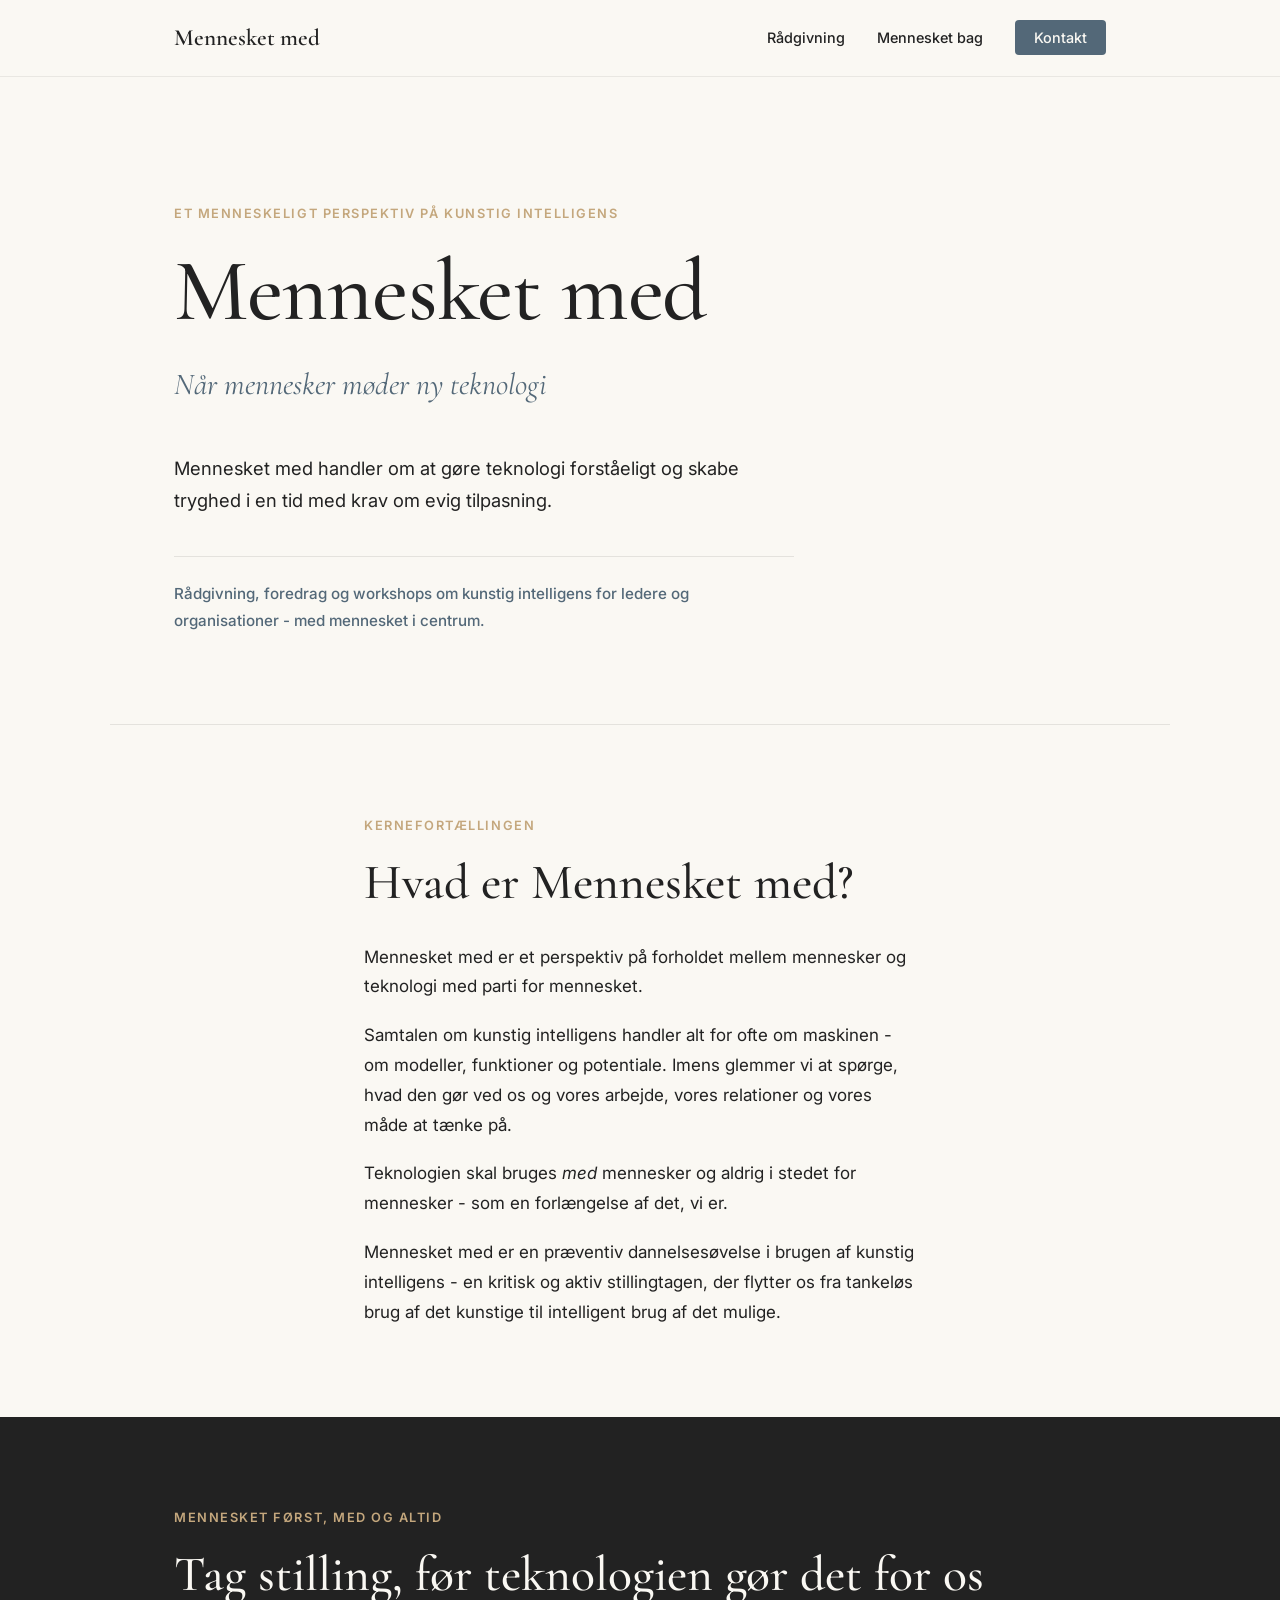
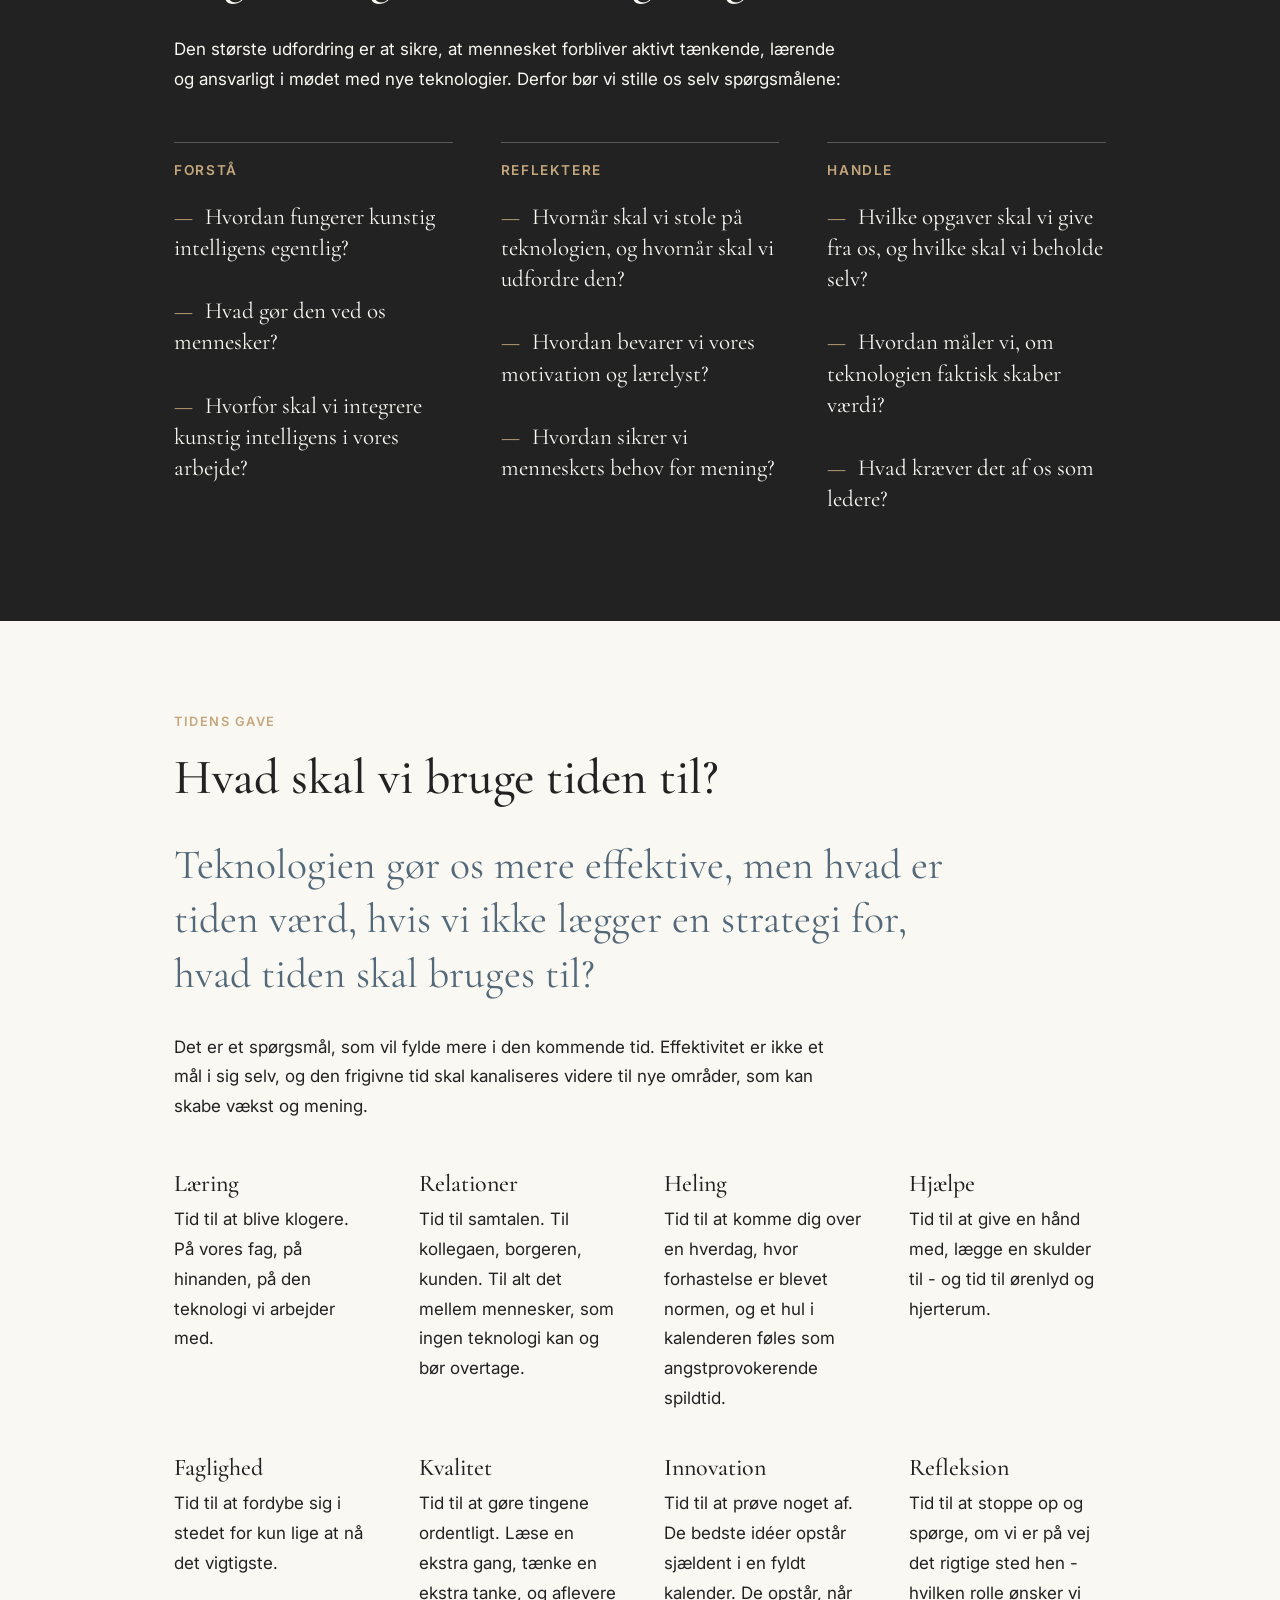
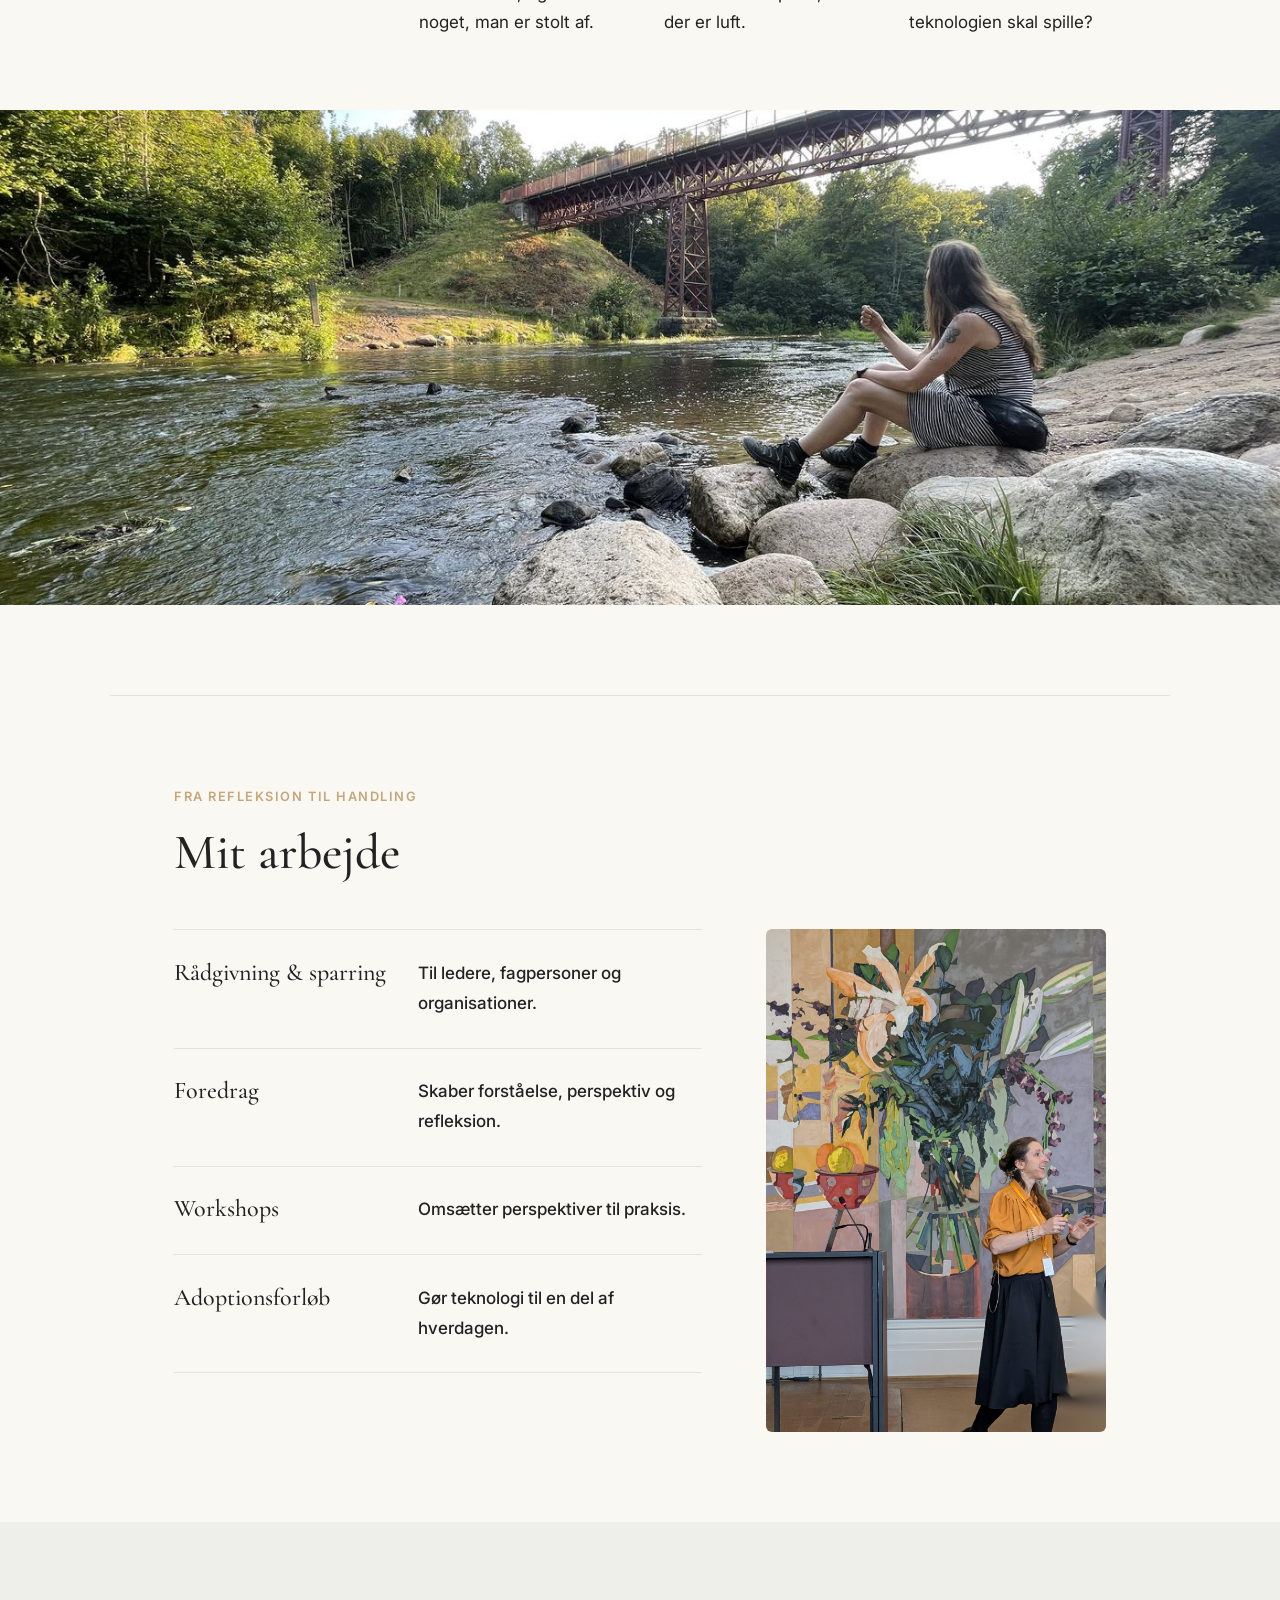
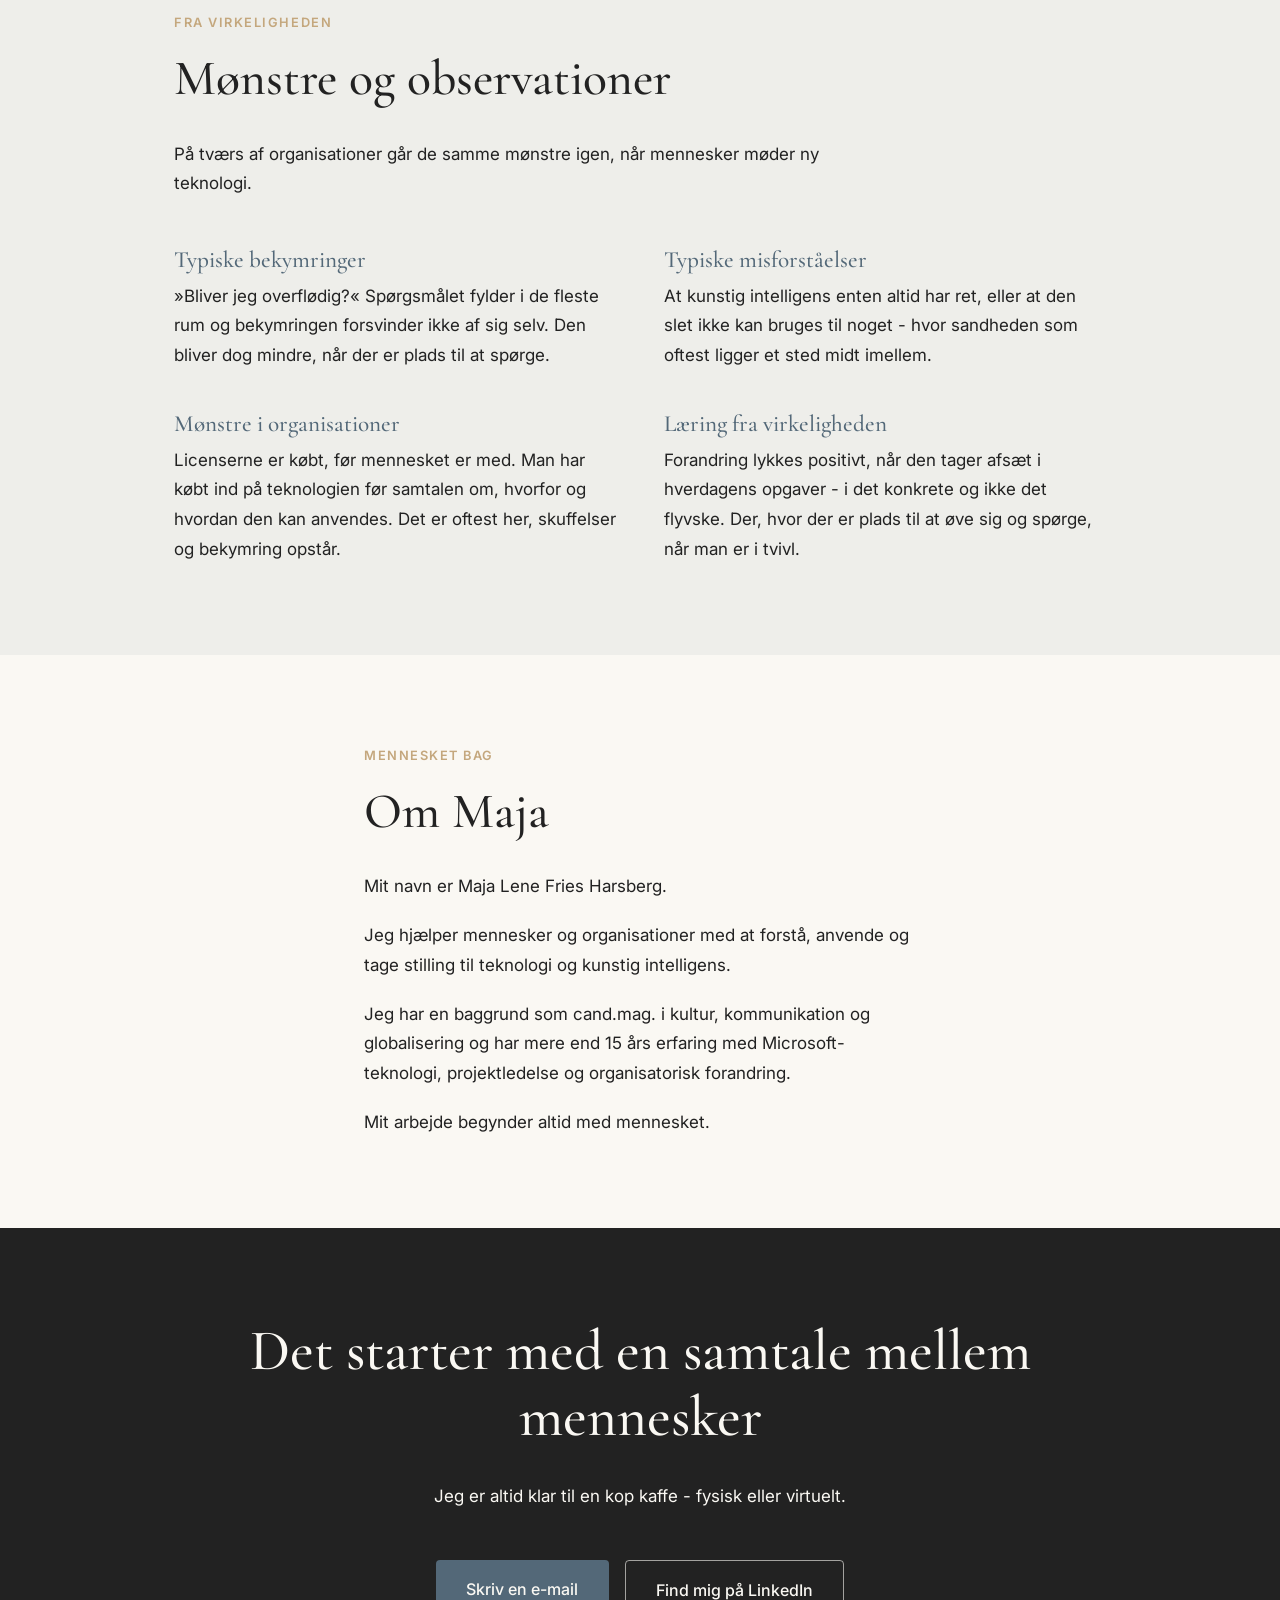
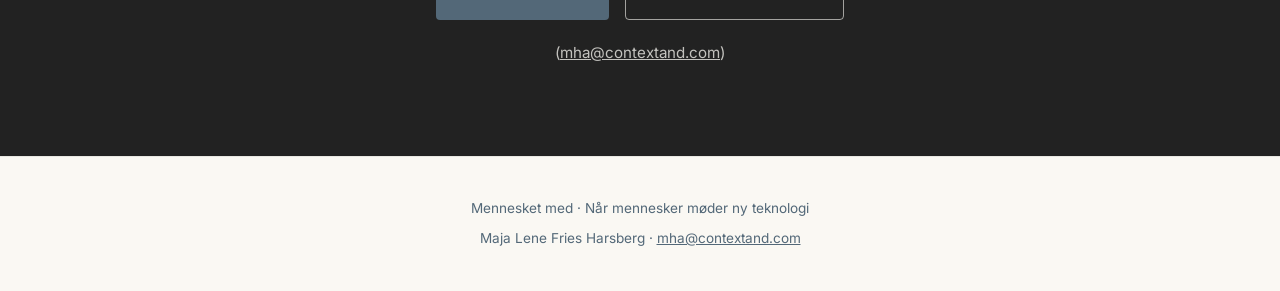
==== commit 05051b3f: "Ny inde side med flere tekst ændinger Fler eændringer" ====
--- a/index.html
+++ b/index.html
@@ -3,9 +3,9 @@
 <head>
 <meta charset="UTF-8">
 <meta name="viewport" content="width=device-width, initial-scale=1.0">
-<title>Mennesket med – Når mennesker møder ny teknologi</title>
+<title>Mennesket med - Når mennesker møder ny teknologi</title>
 <meta name="description" content="Mennesket med er et perspektiv på forholdet mellem mennesker og teknologi. Foredrag, workshops, lederseminarer og adoptionsforløb.">
-<meta property="og:title" content="Mennesket med – Når mennesker møder ny teknologi">
+<meta property="og:title" content="Mennesket med - Når mennesker møder ny teknologi">
 <meta property="og:description" content="Mennesket med handler om at gøre teknologi forståeligt og skabe tryghed i en tid med krav om evig tilpasning.">
 <meta property="og:type" content="website">
 <link rel="preconnect" href="https://fonts.googleapis.com">
@@ -395,7 +395,7 @@
       <h1>Mennesket med</h1>
       <p class="tagline">Når mennesker møder ny teknologi</p>
       <p class="lead">Mennesket med handler om at gøre teknologi forståeligt og skabe tryghed i en tid med krav om evig tilpasning.</p>
-      <p class="fokus">Rådgivning, foredrag og workshops om kunstig intelligens for ledere og organisationer – med mennesket i centrum.</p>
+      <p class="fokus">Rådgivning, foredrag og workshops om kunstig intelligens for ledere og organisationer - med mennesket i centrum.</p>
     </div>
   </section>
 
@@ -404,28 +404,28 @@
   <!-- Konceptet -->
   <section id="koncept">
     <div class="wrap narrow">
-      <span class="kicker">Konceptet</span>
+      <span class="kicker">Kernefortællingen</span>
       <h2>Hvad er Mennesket med?</h2>
-      <p>Mennesket med er et perspektiv på forholdet mellem mennesker og teknologi. Det er en måde at anskue verden på og et værdisæt for de valg, vi træffer i mødet med teknologi.</p>
-      <p>Kort sagt handler det om at sikre, at beslutninger passerer et menneskes dømmekraft, stillingtagen og refleksion, før de får virkning – og ikke overlades til maskiner alene.</p>
-      <p>Samtalen om kunstig intelligens kommer let til at handle om teknologien selv; om modeller, funktioner og alt det, maskinen kan. Vi glemmer at spørge, hvad det gør ved os som mennesker, ved vores arbejde, vores relationer og vores måde at træffe beslutninger på.</p>
-      <p>Mennesket med vender samtalen om, så mennesket bliver hovedpersonen, mens teknologien bliver den metodik, vi bruger til at fortolke og udfolde vores rolle.</p>
-      <p>Derfor skal teknologien bruges <em>med</em> mennesker, ikke i stedet for mennesker. Med vores dømmekraft. Med vores faglighed. Med vores unikke indsigter.</p>
-      <p>Mennesket med er også en præventiv dannelsesøvelse i brugen af teknologi, hvor kritisk afstand og aktiv stillingtagen er nødvendige forudsætninger.</p>
+      <p>Mennesket med er et perspektiv på forholdet mellem mennesker og teknologi med parti for mennesket.</p>
+      <p>Samtalen om kunstig intelligens handler alt for ofte om maskinen - om modeller, funktioner og potentiale. Imens glemmer vi at spørge, hvad den gør ved os og vores arbejde, vores relationer og vores måde at tænke på.</p>
+      <p>Teknologien skal bruges <em>med</em> mennesker og aldrig i stedet for mennesker - som en forlængelse af det, vi er.</p>
+      <p>Mennesket med er en præventiv dannelsesøvelse i brugen af kunstig intelligens - en kritisk og aktiv stillingtagen, der flytter os fra tankeløs brug af det kunstige til intelligent brug af det mulige.</p>
     </div>
   </section>
 
   <!-- Udgangspunktet: Teknologi er ikke udfordringen -->
   <section class="spoergsmaal" id="udfordringen">
     <div class="wrap">
-      <span class="kicker">Udgangspunktet</span>
-      <h2>Teknologi er ikke udfordringen</h2>
+      <span class="kicker">Mennesket først, med og altid</span>
+      <h2>Tag stilling, før teknologien gør det for os</h2>
       <p class="narrow">Den største udfordring er at sikre, at mennesket forbliver aktivt tænkende, lærende og ansvarligt i mødet med nye teknologier. Derfor bør vi stille os selv spørgsmålene:</p>
       <div class="sp-grid">
       <div class="sp-gruppe">
         <h3>Forstå</h3>
         <ul class="quote-list">
           <li>Hvordan fungerer kunstig intelligens egentlig?</li>
+          <li>Hvad gør den ved os mennesker?</li>
+          <li>Hvorfor skal vi integrere kunstig intelligens i vores arbejde?</li>
         </ul>
       </div>
       <div class="sp-gruppe">
@@ -439,8 +439,9 @@
       <div class="sp-gruppe">
         <h3>Handle</h3>
         <ul class="quote-list">
-          <li>Hvad skal vi bruge den tid til, som teknologien frigør?</li>
-          <li>Hvordan skaber vi mere mening, bedre beslutninger og stærkere faglighed med teknologien som støtte?</li>
+          <li>Hvilke opgaver skal vi give fra os, og hvilke skal vi beholde selv?</li>
+          <li>Hvordan måler vi, om teknologien faktisk skaber værdi?</li>
+          <li>Hvad kræver det af os som ledere?</li>
         </ul>
       </div>
       </div>
@@ -450,11 +451,11 @@
   <!-- Tiden -->
   <section class="tiden" id="tiden">
     <div class="wrap">
-      <span class="kicker">Nutidens vigtigste refleksion</span>
+      <span class="kicker">Tidens gave</span>
       <h2>Hvad skal vi bruge tiden til?</h2>
-      <p class="stort-spoergsmaal">Hvis teknologien gør os hurtigere, hvad skal vi så bruge den frigivne tid til?</p>
+      <p class="stort-spoergsmaal">Teknologien gør os mere effektive, men hvad er tiden værd, hvis vi ikke lægger en strategi for, hvad tiden skal bruges til?</p>
       <div class="narrow">
-        <p>Det er det spørgsmål, vi taler mindst om. Og måske det vigtigste. For effektivitet er ikke et mål i sig selv. Frigivet tid er kun værdifuld, hvis vi bruger den på noget, der betyder noget.</p>
+        <p>Det er et spørgsmål, som vil fylde mere i den kommende tid. Effektivitet er ikke et mål i sig selv, og den frigivne tid skal kanaliseres videre til nye områder, som kan skabe vækst og mening.</p>
       </div>
       <div class="tid-temaer">
         <div>
@@ -471,7 +472,7 @@
         </div>
         <div>
           <h3>Hjælpe</h3>
-          <p>Tid til at give en hånd med, lægge en skulder til – og tid til ørenlyd og hjerterum.</p>
+          <p>Tid til at give en hånd med, lægge en skulder til - og tid til ørenlyd og hjerterum.</p>
         </div>
         <div>
           <h3>Faglighed</h3>
@@ -487,7 +488,7 @@
         </div>
         <div>
           <h3>Refleksion</h3>
-          <p>Tid til at stoppe op og spørge, om vi er på vej det rigtige sted hen. Måske er det den vigtigste brug af den tid, teknologien giver tilbage.</p>
+          <p>Tid til at stoppe op og spørge, om vi er på vej det rigtige sted hen - hvilken rolle ønsker vi teknologien skal spille?</p>
         </div>
       </div>
     </div>
@@ -546,11 +547,11 @@
       <div class="obs-grid">
         <div>
           <h3>Typiske bekymringer</h3>
-          <p>»Bliver jeg overflødig?« Spørgsmålet bliver sjældent sagt højt, men det fylder i de fleste rum. Bekymringen forsvinder ikke af sig selv. Den bliver mindre, når teknologien bliver konkret – og når der er plads til at spørge.</p>
+          <p>»Bliver jeg overflødig?« Spørgsmålet fylder i de fleste rum og bekymringen forsvinder ikke af sig selv. Den bliver dog mindre, når der er plads til at spørge.</p>
         </div>
         <div>
           <h3>Typiske misforståelser</h3>
-          <p>At kunstig intelligens enten altid har ret, eller at den slet ikke kan bruges til noget – hvor sandheden som oftest ligger et sted midt imellem.</p>
+          <p>At kunstig intelligens enten altid har ret, eller at den slet ikke kan bruges til noget - hvor sandheden som oftest ligger et sted midt imellem.</p>
         </div>
         <div>
           <h3>Mønstre i organisationer</h3>
@@ -558,7 +559,7 @@
         </div>
         <div>
           <h3>Læring fra virkeligheden</h3>
-          <p>Forandring lykkes positivt, når den tager afsæt i hverdagens opgaver – i det konkrete og ikke det flyvske. Der, hvor der er plads til at øve sig og spørge, når man er i tvivl.</p>
+          <p>Forandring lykkes positivt, når den tager afsæt i hverdagens opgaver - i det konkrete og ikke det flyvske. Der, hvor der er plads til at øve sig og spørge, når man er i tvivl.</p>
         </div>
       </div>
     </div>
@@ -569,9 +570,10 @@
     <div class="wrap narrow">
       <span class="kicker">Mennesket bag</span>
       <h2>Om Maja</h2>
-      <p>Mit navn er Maja Fries Harsberg.</p>
-      <p>Jeg hjælper mennesker og organisationer med at forstå, anvende og tage stilling til kunstig intelligens – med en baggrund som cand.mag. i kultur, kommunikation og globalisering og mere end 15 års erfaring med Microsoft-teknologi, projektledelse og organisatorisk forandring.</p>
-      <p>Mit arbejde begynder sjældent med teknologien. Det begynder med de mennesker, der skal bruge den.</p>
+      <p>Mit navn er Maja Lene Fries Harsberg.</p>
+      <p>Jeg hjælper mennesker og organisationer med at forstå, anvende og tage stilling til teknologi og kunstig intelligens.</p>
+      <p>Jeg har en baggrund som cand.mag. i kultur, kommunikation og globalisering og har mere end 15 års erfaring med Microsoft-teknologi, projektledelse og organisatorisk forandring.</p>
+      <p>Mit arbejde begynder altid med mennesket.</p>
     </div>
   </section>
 
@@ -579,7 +581,7 @@
   <section class="kontakt" id="kontakt">
     <div class="wrap">
       <h2>Det starter med en samtale mellem mennesker</h2>
-      <p>Jeg er altid klar til en kop kaffe – fysisk eller virtuelt.</p>
+      <p>Jeg er altid klar til en kop kaffe - fysisk eller virtuelt.</p>
       <div class="cta-row">
         <a class="btn btn-primary" href="mailto:mha@contextand.com">Skriv en e-mail</a>
         <a class="btn btn-secondary btn-lys" href="https://www.linkedin.com/in/maja-harsberg/">Find mig på LinkedIn</a>
@@ -593,7 +595,7 @@
 <footer>
   <div class="wrap">
     <p>Mennesket med · Når mennesker møder ny teknologi</p>
-    <p>Maja Fries Harsberg · <a href="mailto:mha@contextand.com">mha@contextand.com</a></p>
+    <p>Maja Lene Fries Harsberg · <a href="mailto:mha@contextand.com">mha@contextand.com</a></p>
   </div>
 </footer>
 
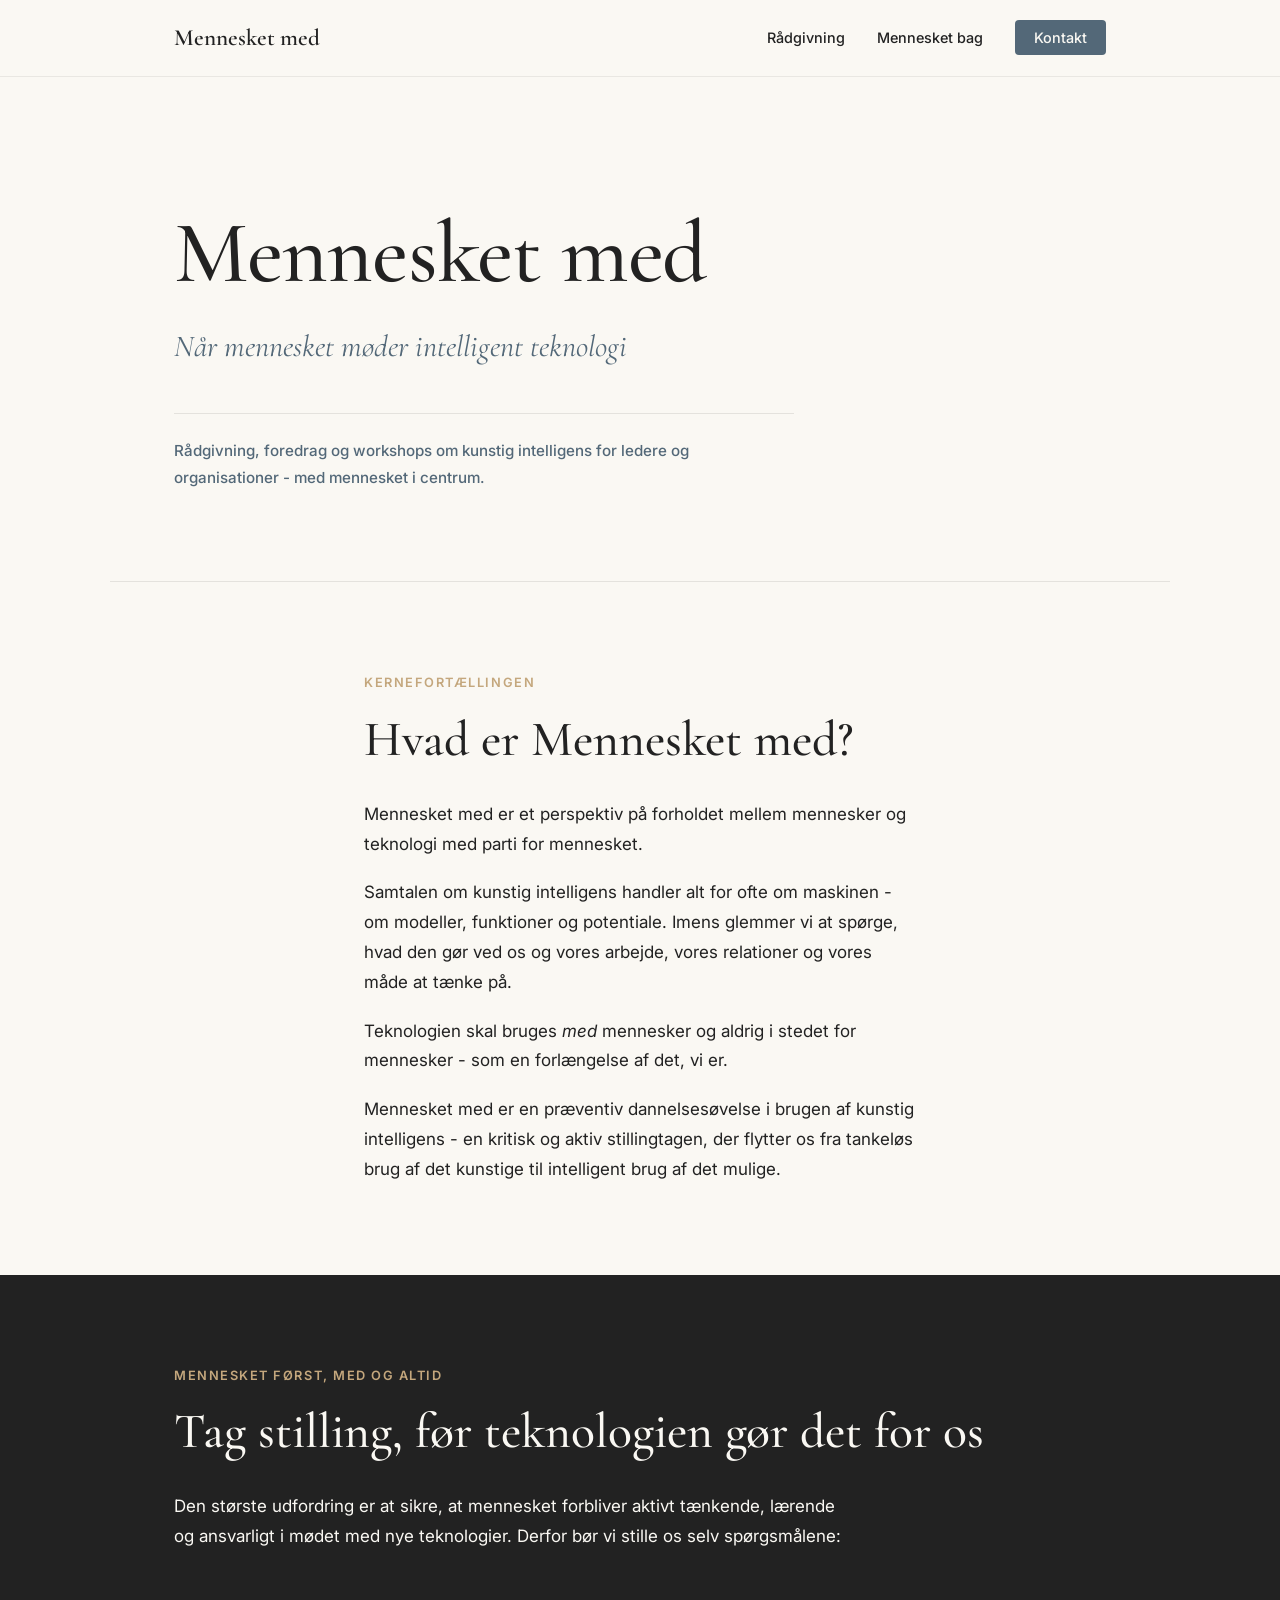
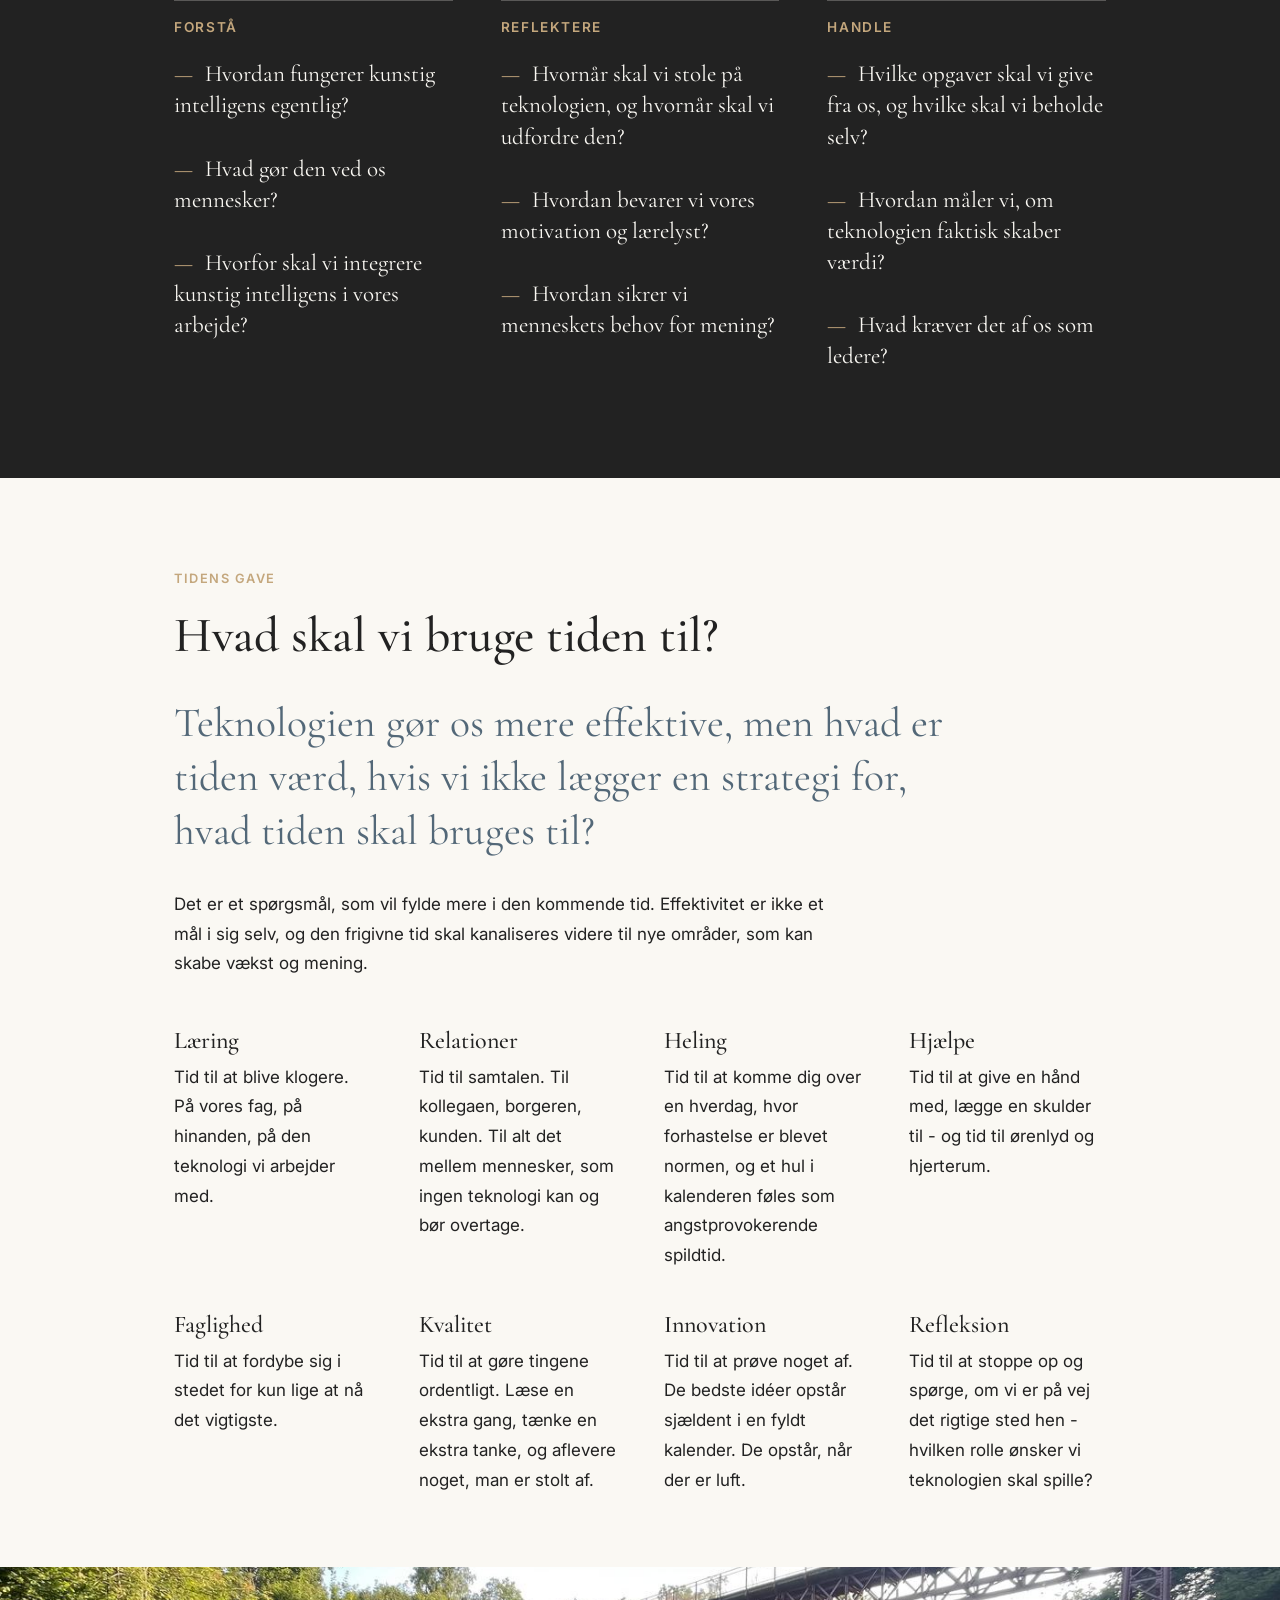
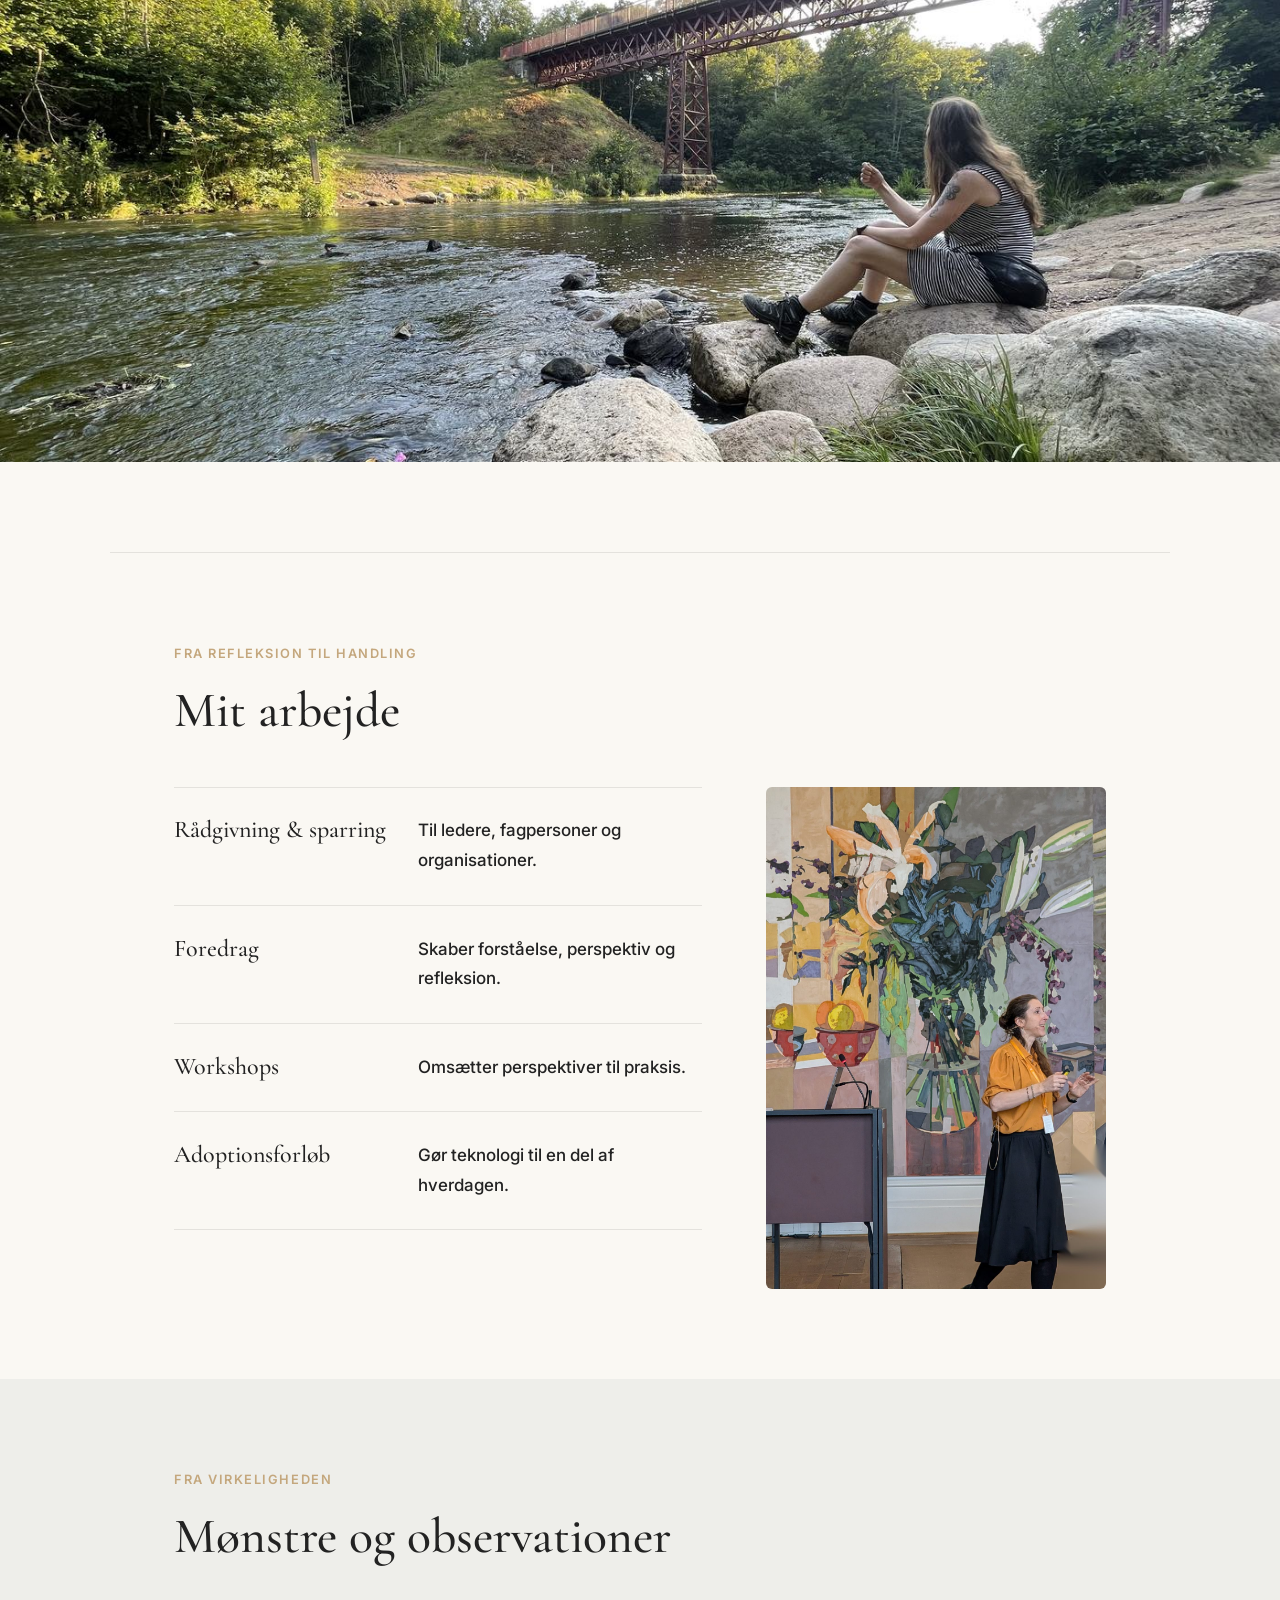
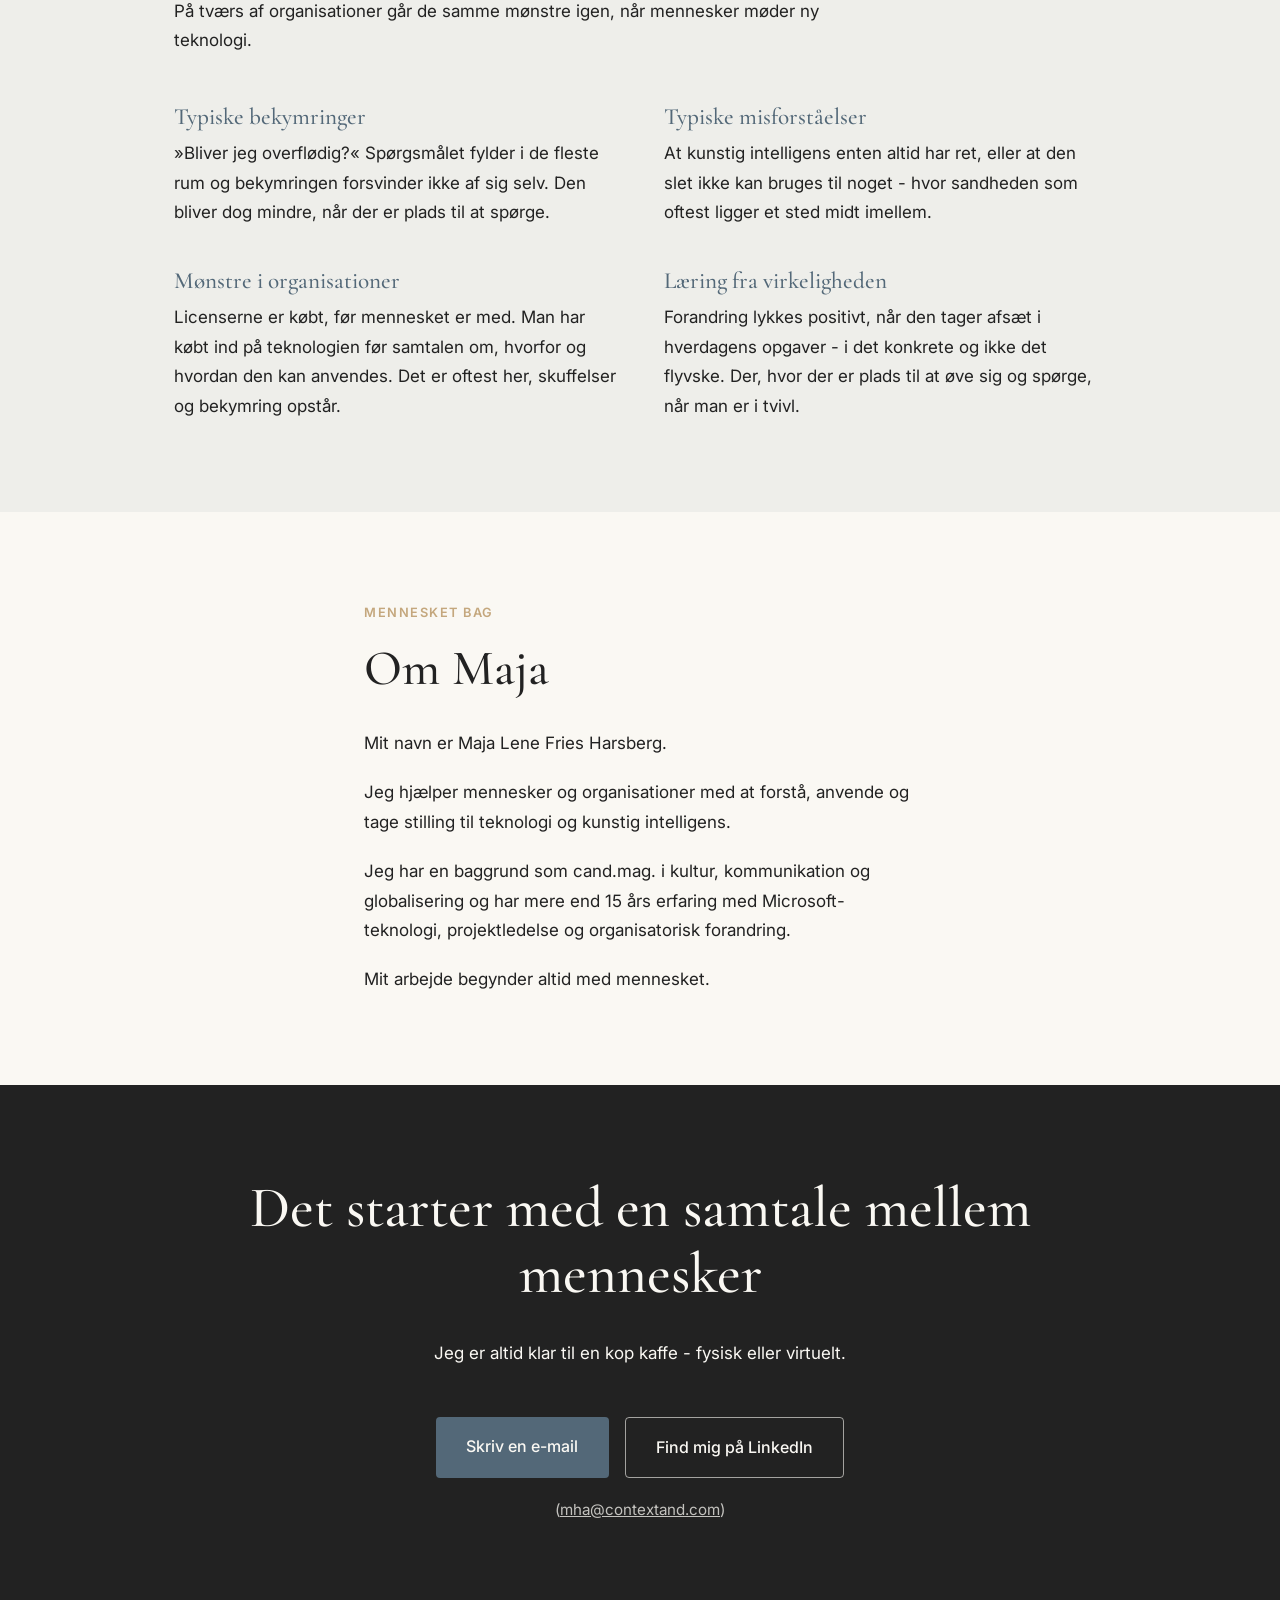
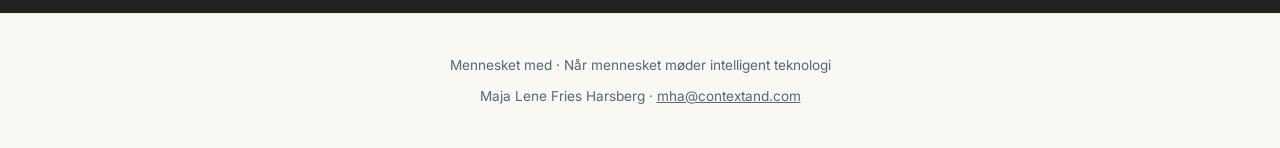
==== commit 5910b64d: "header mm ændret header mm" ====
--- a/index.html
+++ b/index.html
@@ -3,9 +3,9 @@
 <head>
 <meta charset="UTF-8">
 <meta name="viewport" content="width=device-width, initial-scale=1.0">
-<title>Mennesket med - Når mennesker møder ny teknologi</title>
+<title>Mennesket med - Når mennesket møder intelligent teknologi</title>
 <meta name="description" content="Mennesket med er et perspektiv på forholdet mellem mennesker og teknologi. Foredrag, workshops, lederseminarer og adoptionsforløb.">
-<meta property="og:title" content="Mennesket med - Når mennesker møder ny teknologi">
+<meta property="og:title" content="Mennesket med - Når mennesket møder intelligent teknologi">
 <meta property="og:description" content="Mennesket med handler om at gøre teknologi forståeligt og skabe tryghed i en tid med krav om evig tilpasning.">
 <meta property="og:type" content="website">
 <link rel="preconnect" href="https://fonts.googleapis.com">
@@ -391,10 +391,8 @@
   <!-- Hero -->
   <section class="hero" id="top">
     <div class="wrap">
-      <span class="kicker">Et menneskeligt perspektiv på kunstig intelligens</span>
       <h1>Mennesket med</h1>
-      <p class="tagline">Når mennesker møder ny teknologi</p>
-      <p class="lead">Mennesket med handler om at gøre teknologi forståeligt og skabe tryghed i en tid med krav om evig tilpasning.</p>
+      <p class="tagline">Når mennesket møder intelligent teknologi</p>
       <p class="fokus">Rådgivning, foredrag og workshops om kunstig intelligens for ledere og organisationer - med mennesket i centrum.</p>
     </div>
   </section>
@@ -594,7 +592,7 @@
 
 <footer>
   <div class="wrap">
-    <p>Mennesket med · Når mennesker møder ny teknologi</p>
+    <p>Mennesket med · Når mennesket møder intelligent teknologi</p>
     <p>Maja Lene Fries Harsberg · <a href="mailto:mha@contextand.com">mha@contextand.com</a></p>
   </div>
 </footer>
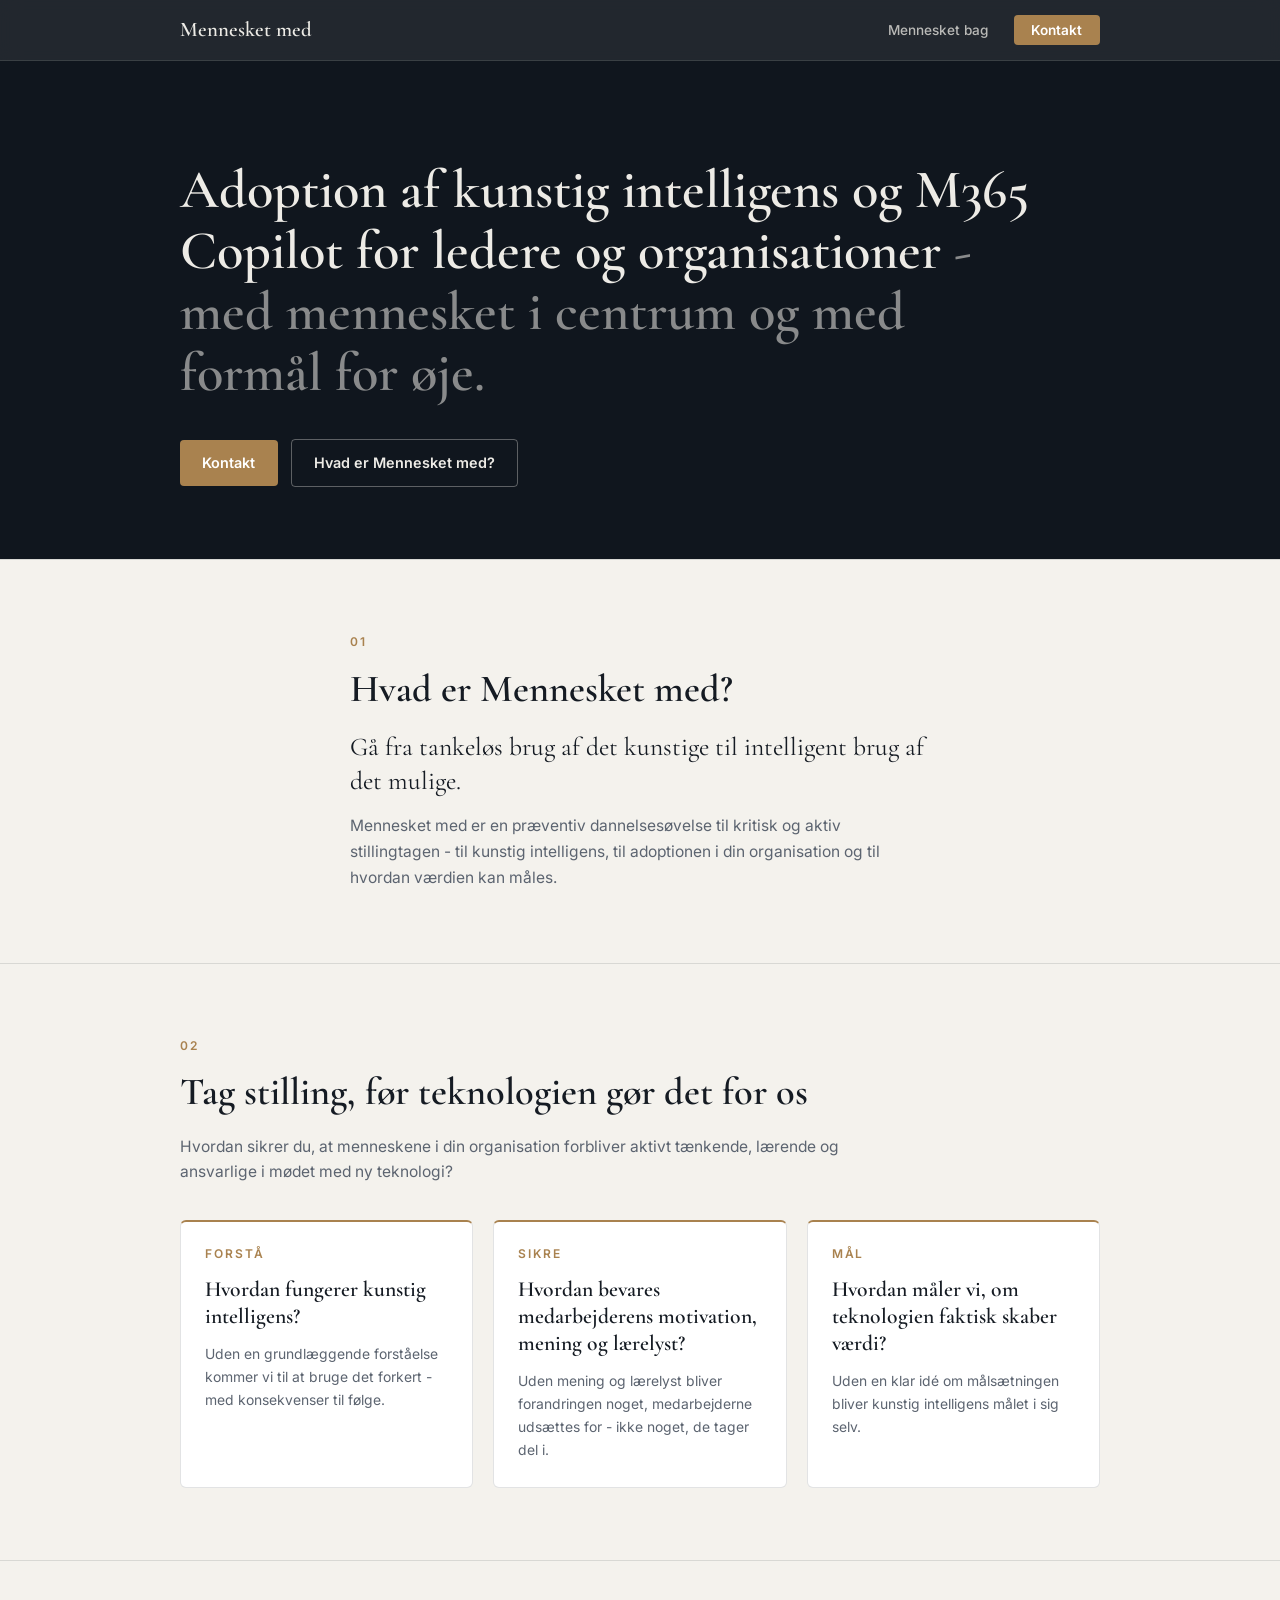
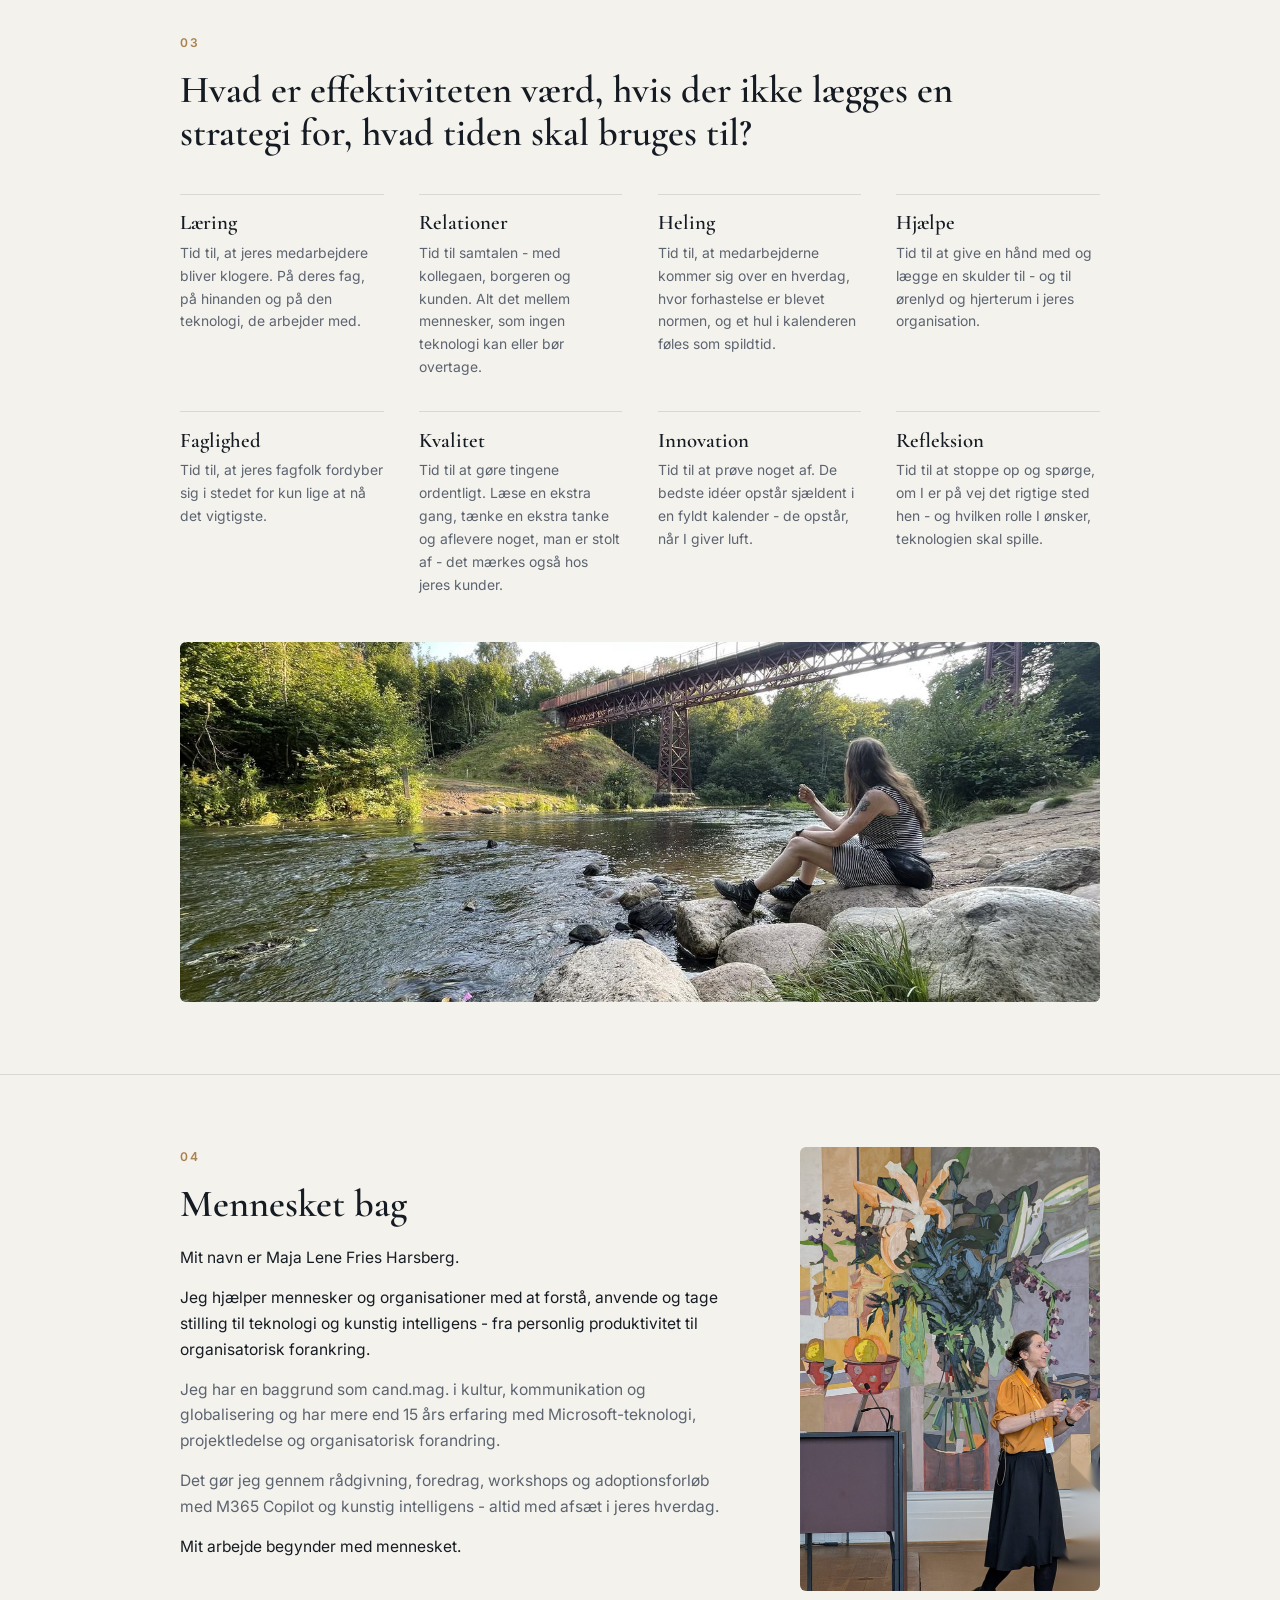
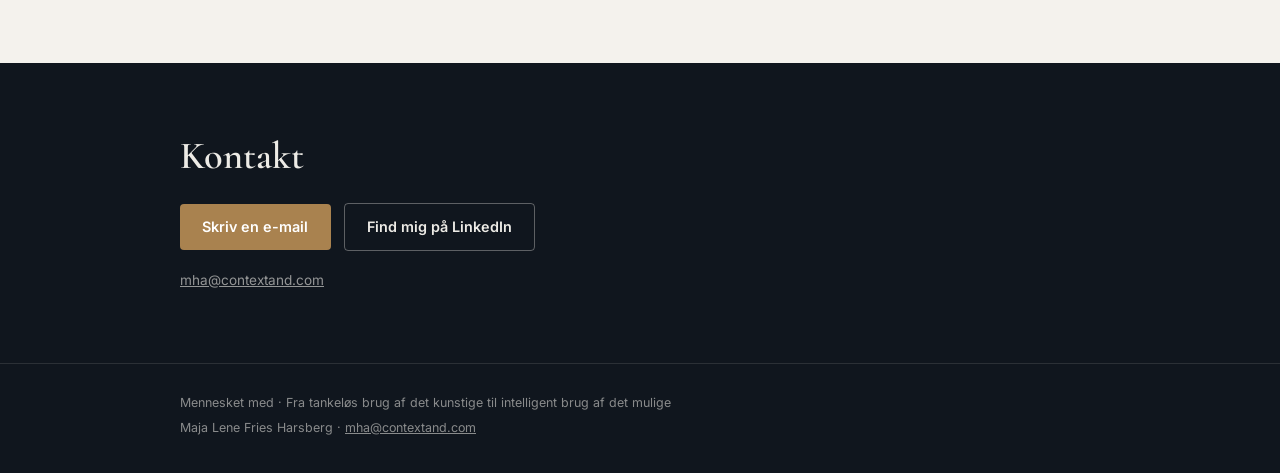
==== commit 2fe9f13f: "Major changes til side Ændringer overalt" ====
--- a/index.html
+++ b/index.html
@@ -3,20 +3,23 @@
 <head>
 <meta charset="UTF-8">
 <meta name="viewport" content="width=device-width, initial-scale=1.0">
-<title>Mennesket med - Når mennesket møder intelligent teknologi</title>
-<meta name="description" content="Mennesket med er et perspektiv på forholdet mellem mennesker og teknologi. Foredrag, workshops, lederseminarer og adoptionsforløb.">
-<meta property="og:title" content="Mennesket med - Når mennesket møder intelligent teknologi">
-<meta property="og:description" content="Mennesket med handler om at gøre teknologi forståeligt og skabe tryghed i en tid med krav om evig tilpasning.">
+<title>Mennesket med - Adoption af kunstig intelligens og M365 Copilot</title>
+<meta name="description" content="Adoption af kunstig intelligens og M365 Copilot for ledere og organisationer - fra personlig produktivitet til organisatorisk forandring og forankring. Med mennesket i centrum.">
+<meta property="og:title" content="Mennesket med - Adoption af kunstig intelligens og M365 Copilot">
+<meta property="og:description" content="Fra tankeløs brug af det kunstige til intelligent brug af det mulige. Mennesket med er en præventiv dannelsesøvelse til kritisk og aktiv stillingtagen.">
 <meta property="og:type" content="website">
 <link rel="preconnect" href="https://fonts.googleapis.com">
 <link rel="preconnect" href="https://fonts.gstatic.com" crossorigin>
-<link href="https://fonts.googleapis.com/css2?family=Cormorant+Garamond:ital,wght@0,400;0,500;0,600;1,400&family=Inter:wght@400;500;600&display=swap" rel="stylesheet">
+<link href="https://fonts.googleapis.com/css2?family=Cormorant+Garamond:wght@500;600&family=Inter:wght@400;500;600&display=swap" rel="stylesheet">
 <style>
   :root {
-    --papir: #FAF8F3;
-    --tekst: #222222;
-    --blaa: #536878;
-    --sand: #C4A77D;
+    --bg: #F4F2ED;
+    --ink: #151B23;
+    --moerk: #10161E;
+    --moerk-tekst: #EDEBE6;
+    --mut: #5C6470;
+    --messing: #A9824F;
+    --linje: rgba(21, 27, 35, 0.12);
     --serif: "Cormorant Garamond", Georgia, serif;
     --sans: "Inter", -apple-system, "Segoe UI", sans-serif;
   }
@@ -29,19 +32,20 @@
   }
 
   body {
-    background: var(--papir);
-    color: var(--tekst);
+    background: var(--bg);
+    color: var(--ink);
     font-family: var(--sans);
-    font-size: 1.0625rem;
-    line-height: 1.75;
+    font-size: 0.975rem;
+    line-height: 1.65;
     -webkit-font-smoothing: antialiased;
   }
 
-  h1, h2, h3 { font-family: var(--serif); font-weight: 500; line-height: 1.15; }
-
-  a { color: var(--blaa); }
+  h1, h2 { font-family: var(--serif); font-weight: 600; line-height: 1.12; letter-spacing: 0; }
+  h3 { font-weight: 600; line-height: 1.3; }
+
+  a { color: var(--ink); }
   a:focus-visible, button:focus-visible {
-    outline: 3px solid var(--blaa);
+    outline: 2px solid var(--messing);
     outline-offset: 3px;
   }
 
@@ -49,326 +53,224 @@
     position: absolute;
     left: -999px;
     top: 0;
-    background: var(--tekst);
-    color: var(--papir);
-    padding: 0.75rem 1.25rem;
+    background: var(--ink);
+    color: #fff;
+    padding: 0.6rem 1rem;
     z-index: 100;
   }
   .skip-link:focus { left: 0; }
 
   .wrap {
-    max-width: 1060px;
+    max-width: 1000px;
     margin: 0 auto;
-    padding: 0 clamp(1.5rem, 6vw, 4rem);
-  }
-  .narrow { max-width: 680px; }
+    padding: 0 clamp(1.25rem, 5vw, 2.5rem);
+  }
+  .narrow { max-width: 660px; }
 
   /* ---------- Navigation ---------- */
   header.site {
     position: sticky;
     top: 0;
-    background: rgba(250, 248, 243, 0.94);
-    backdrop-filter: blur(6px);
-    border-bottom: 1px solid rgba(34, 34, 34, 0.08);
+    background: rgba(16, 22, 30, 0.92);
+    backdrop-filter: blur(10px);
+    border-bottom: 1px solid rgba(237, 235, 230, 0.12);
     z-index: 50;
   }
   .nav {
     display: flex;
     align-items: center;
     justify-content: space-between;
-    padding: 1.1rem clamp(1.5rem, 6vw, 4rem);
-    max-width: 1060px;
+    padding: 0.8rem clamp(1.25rem, 5vw, 2.5rem);
+    max-width: 1000px;
     margin: 0 auto;
   }
   .brand {
     font-family: var(--serif);
-    font-size: 1.45rem;
-    font-weight: 600;
-    color: var(--tekst);
+    font-size: 1.3rem;
+    font-weight: 600;
+    color: var(--moerk-tekst);
     text-decoration: none;
   }
   .nav ul {
     display: flex;
-    gap: 2rem;
+    align-items: center;
+    gap: 1.6rem;
     list-style: none;
   }
   .nav ul a {
-    font-size: 0.9rem;
+    font-size: 0.85rem;
     font-weight: 500;
-    color: var(--tekst);
+    color: rgba(237, 235, 230, 0.75);
     text-decoration: none;
   }
-  .nav ul a:hover { color: var(--blaa); }
+  .nav ul a:hover { color: var(--moerk-tekst); }
   .nav ul a.nav-cta {
-    background: var(--blaa);
-    color: var(--papir);
-    padding: 0.55rem 1.2rem;
+    background: var(--messing);
+    color: #fff;
+    padding: 0.45rem 1.1rem;
     border-radius: 4px;
-  }
-  .nav ul a.nav-cta:hover { background: #42535f; color: var(--papir); }
-  .menu-btn {
-    display: none;
-    background: none;
-    border: 1px solid rgba(34,34,34,0.25);
-    border-radius: 4px;
-    padding: 0.45rem 0.8rem;
-    font-family: var(--sans);
-    font-size: 0.9rem;
-    color: var(--tekst);
-    cursor: pointer;
-  }
-  @media (max-width: 760px) {
-    .menu-btn { display: block; }
-    .nav ul {
-      display: none;
-      position: absolute;
-      top: 100%;
-      left: 0;
-      right: 0;
-      flex-direction: column;
-      gap: 0;
-      background: var(--papir);
-      border-bottom: 1px solid rgba(34,34,34,0.08);
-      padding: 0.5rem 0;
-    }
-    .nav ul.open { display: flex; }
-    .nav ul a {
-      display: block;
-      padding: 0.9rem clamp(1.5rem, 6vw, 4rem);
-    }
-  }
-
-  /* ---------- Hero ---------- */
-  .hero { padding: clamp(6rem, 14vh, 11rem) 0 clamp(5rem, 10vh, 8rem); }
+    font-weight: 600;
+  }
+  .nav ul a.nav-cta:hover { background: #97713F; color: #fff; }
+
+  /* ---------- Hero (mørk) ---------- */
+  .hero {
+    background: var(--moerk);
+    color: var(--moerk-tekst);
+    padding: clamp(4.5rem, 11vh, 7.5rem) 0 clamp(3.5rem, 8vh, 5.5rem);
+  }
   .hero h1 {
-    font-size: clamp(3.2rem, 8vw, 5.5rem);
-    font-weight: 500;
-    letter-spacing: -0.01em;
-  }
-  .hero .tagline {
-    font-family: var(--serif);
-    font-style: italic;
-    font-size: clamp(1.4rem, 3vw, 1.9rem);
-    color: var(--blaa);
-    margin: 1rem 0 2.5rem;
-  }
-  .hero p.lead { font-size: 1.15rem; max-width: 620px; margin-bottom: 1.2rem; }
-  .hero .fokus {
-    margin-top: 2.5rem;
-    padding-top: 1.5rem;
-    border-top: 1px solid rgba(34,34,34,0.1);
-    max-width: 620px;
-    font-size: 0.95rem;
-    font-weight: 500;
-    color: var(--blaa);
-  }
-  .cta-row { display: flex; flex-wrap: wrap; gap: 1rem; margin-top: 3rem; }
+    font-size: clamp(2.1rem, 5vw, 3.4rem);
+    max-width: 860px;
+  }
+  .hero h1 .dim { color: rgba(237, 235, 230, 0.55); }
+  .hero .cta-row { margin-top: 2.2rem; }
+
+  .cta-row { display: flex; flex-wrap: wrap; align-items: center; gap: 0.8rem; }
   .btn {
     display: inline-block;
-    padding: 0.95rem 1.9rem;
+    padding: 0.7rem 1.4rem;
     border-radius: 4px;
-    font-weight: 500;
-    font-size: 1rem;
+    font-weight: 600;
+    font-size: 0.9rem;
     text-decoration: none;
   }
-  .btn-primary { background: var(--blaa); color: var(--papir); }
-  .btn-primary:hover { background: #42535f; }
-  .btn-secondary {
-    border: 1.5px solid var(--tekst);
-    color: var(--tekst);
-  }
-  .btn-secondary:hover { border-color: var(--blaa); color: var(--blaa); }
-  .btn-lys { border-color: rgba(250,248,243,0.6); color: var(--papir); }
-  .btn-lys:hover { border-color: var(--papir); color: var(--papir); }
+  .hero .btn-primary { background: var(--messing); color: #fff; }
+  .hero .btn-primary:hover { background: #97713F; }
+  .hero .btn-secondary { border: 1px solid rgba(237, 235, 230, 0.35); color: var(--moerk-tekst); }
+  .hero .btn-secondary:hover { border-color: var(--moerk-tekst); }
 
   /* ---------- Sektioner ---------- */
-  section { padding: clamp(4.5rem, 10vh, 8rem) 0; }
+  section { padding: clamp(3.2rem, 8vh, 5rem) 0; }
+  section + section { border-top: 1px solid var(--linje); }
+  .num {
+    display: block;
+    font-size: 0.75rem;
+    font-weight: 600;
+    letter-spacing: 0.16em;
+    color: var(--messing);
+    margin-bottom: 1rem;
+  }
   section h2 {
-    font-size: clamp(2.1rem, 4.5vw, 3.1rem);
-    margin-bottom: 2rem;
-  }
-  section p + p { margin-top: 1.2rem; }
-  .kicker {
-    display: block;
-    font-family: var(--sans);
-    font-size: 0.8rem;
-    font-weight: 600;
-    letter-spacing: 0.12em;
-    text-transform: uppercase;
-    color: var(--sand);
-    margin-bottom: 1rem;
-  }
-  .divider {
-    border: none;
-    border-top: 1px solid rgba(34,34,34,0.1);
-    max-width: 1060px;
-    margin: 0 auto;
-  }
-
-  /* Spørgsmålene */
-  .spoergsmaal { background: var(--tekst); color: var(--papir); }
-  .spoergsmaal h2 { color: var(--papir); }
-  .spoergsmaal .kicker { color: var(--sand); }
+    font-size: clamp(1.7rem, 3.6vw, 2.4rem);
+    margin-bottom: 1.2rem;
+    max-width: 820px;
+  }
+  section p + p { margin-top: 0.9rem; }
+  p.mut { color: var(--mut); }
+  .stor {
+    font-family: var(--serif);
+    font-size: clamp(1.25rem, 2.4vw, 1.6rem);
+    line-height: 1.35;
+  }
+
+  /* Tre grupper */
   .sp-grid {
     display: grid;
     grid-template-columns: repeat(3, 1fr);
-    gap: 3rem;
-    margin-top: 3rem;
-  }
-  @media (max-width: 860px) { .sp-grid { grid-template-columns: 1fr; gap: 2rem; } }
+    gap: 1.25rem;
+    margin-top: 2.2rem;
+  }
+  .sp-gruppe {
+    background: #fff;
+    border: 1px solid var(--linje);
+    border-top: 2px solid var(--messing);
+    border-radius: 6px;
+    padding: 1.5rem 1.5rem 1.6rem;
+  }
   .sp-gruppe h3 {
-    font-family: var(--sans);
-    font-size: 0.85rem;
-    font-weight: 600;
-    letter-spacing: 0.12em;
+    font-size: 0.75rem;
+    font-weight: 600;
+    letter-spacing: 0.16em;
     text-transform: uppercase;
-    color: var(--sand);
-    border-top: 1px solid rgba(250,248,243,0.25);
-    padding-top: 1.2rem;
-  }
-  .sp-gruppe .quote-list { margin-top: 0.5rem; }
-  .sp-gruppe .quote-list li {
-    padding: 1rem 0;
-    font-size: clamp(1.15rem, 1.8vw, 1.45rem);
-    border-bottom: none;
-  }
-  .quote-list { list-style: none; margin-top: 3rem; }
-  .quote-list li {
+    color: var(--messing);
+    margin-bottom: 0.9rem;
+  }
+  .sp-gruppe .sp-q {
     font-family: var(--serif);
-    font-size: clamp(1.5rem, 3.4vw, 2.3rem);
-    line-height: 1.35;
-    padding: 2.2rem 0;
-    border-bottom: 1px solid rgba(250,248,243,0.15);
-    max-width: 820px;
-  }
-  .quote-list li:last-child { border-bottom: none; }
-  .quote-list li::before {
-    content: "—";
-    color: var(--sand);
-    margin-right: 0.75rem;
-  }
-
-  /* Fra virkeligheden */
-  .virkelighed { background: rgba(83, 104, 120, 0.07); }
-  .obs-grid {
-    display: grid;
-    grid-template-columns: 1fr 1fr;
-    gap: 2.5rem 3rem;
-    margin-top: 3rem;
-  }
-  .obs-grid h3 { font-size: 1.45rem; margin-bottom: 0.5rem; color: var(--blaa); }
-  @media (max-width: 760px) { .obs-grid { grid-template-columns: 1fr; } }
+    font-size: 1.35rem;
+    font-weight: 600;
+    line-height: 1.25;
+  }
+  .sp-gruppe .sp-note {
+    font-size: 0.87rem;
+    color: var(--mut);
+    margin-top: 0.8rem;
+  }
+  @media (max-width: 820px) { .sp-grid { grid-template-columns: 1fr; } }
 
   /* Tiden */
-  .tiden .stort-spoergsmaal {
-    font-family: var(--serif);
-    font-size: clamp(1.7rem, 4vw, 2.6rem);
-    line-height: 1.3;
-    max-width: 780px;
-    margin: 0 0 2rem;
-    color: var(--blaa);
-  }
   .tid-temaer {
     display: grid;
-    grid-template-columns: 1fr 1fr;
-    gap: 2.5rem 3rem;
-    margin-top: 3rem;
-  }
-  .tid-temaer h3 { font-size: 1.5rem; margin-bottom: 0.5rem; }
-  @media (min-width: 1000px) { .tid-temaer { grid-template-columns: repeat(4, 1fr); gap: 2.5rem 3rem; } }
-  @media (max-width: 760px) { .tid-temaer { grid-template-columns: 1fr; } }
+    grid-template-columns: repeat(4, 1fr);
+    gap: 2rem 2.2rem;
+    margin-top: 2.4rem;
+  }
+  .tid-temaer h3 {
+    font-family: var(--serif);
+    font-size: 1.3rem;
+    margin-bottom: 0.35rem;
+    padding-top: 0.9rem;
+    border-top: 1px solid var(--linje);
+  }
+  .tid-temaer p { font-size: 0.87rem; color: var(--mut); }
+  @media (max-width: 920px) { .tid-temaer { grid-template-columns: repeat(2, 1fr); } }
+  @media (max-width: 560px) { .tid-temaer { grid-template-columns: 1fr; } }
 
   /* Billeder */
-  .foto {
-    margin: 3.5rem 0 0;
-  }
   .foto img {
     display: block;
     width: 100%;
     height: auto;
     border-radius: 6px;
   }
-  .foto figcaption {
+  .foto-fuld { margin-top: 2.8rem; }
+  .foto-fuld img {
+    height: clamp(240px, 40vh, 400px);
+    object-fit: cover;
+  }
+
+  /* Mennesket bag */
+  .om-grid {
+    display: grid;
+    grid-template-columns: 1fr 300px;
+    gap: 3.5rem;
+    align-items: start;
+  }
+  .om-grid .foto { margin: 0; }
+  @media (max-width: 760px) {
+    .om-grid { grid-template-columns: 1fr; }
+    .om-grid .foto { max-width: 360px; }
+  }
+
+  /* Kontakt (mørk) */
+  .kontakt {
+    background: var(--moerk);
+    color: var(--moerk-tekst);
+    border-top: none !important;
+  }
+  .kontakt h2 { color: var(--moerk-tekst); }
+  .kontakt .cta-row { margin-top: 1.6rem; }
+  .kontakt .btn-primary { background: var(--messing); color: #fff; }
+  .kontakt .btn-primary:hover { background: #97713F; }
+  .kontakt .btn-secondary { border: 1px solid rgba(237, 235, 230, 0.35); color: var(--moerk-tekst); }
+  .kontakt .btn-secondary:hover { border-color: var(--moerk-tekst); }
+  .kontakt .mail-note {
+    margin-top: 1.1rem;
     font-size: 0.85rem;
-    color: var(--blaa);
-    margin-top: 0.7rem;
-  }
-  .foto-fuld { margin: clamp(3.5rem, 8vh, 5rem) 0 0; }
-  .foto-fuld img {
-    border-radius: 0;
-    height: clamp(320px, 55vh, 560px);
-    object-fit: cover;
-  }
-
-  /* Ydelser */
-  .arbejde-grid {
-    display: grid;
-    grid-template-columns: 1fr 340px;
-    gap: 4rem;
-    align-items: start;
-    margin-top: 3rem;
-  }
-  .arbejde-grid .ydelser-liste { margin-top: 0; }
-  .arbejde-grid .foto { margin: 0; }
-  @media (max-width: 920px) {
-    .arbejde-grid { grid-template-columns: 1fr; }
-    .arbejde-grid .foto { max-width: 520px; }
-  }
-  .ydelser-liste { margin-top: 3rem; display: grid; gap: 0; max-width: 780px; }
-  .ydelser-liste article {
-    display: grid;
-    grid-template-columns: 220px 1fr;
-    gap: 1.5rem;
-    padding: 1.8rem 0;
-    border-top: 1px solid rgba(34,34,34,0.1);
-  }
-  .ydelser-liste article:last-child { border-bottom: 1px solid rgba(34,34,34,0.1); }
-  .ydelser-liste h3 { font-size: 1.5rem; }
-  .ydelser-liste div { align-self: center; }
-  .ydelser-liste .ydelse-lead { font-weight: 500; }
-  .ydelser-liste div p + p { margin-top: 0.3rem; }
-  @media (max-width: 640px) {
-    .ydelser-liste article { grid-template-columns: 1fr; gap: 0.3rem; }
-  }
-
-  /* Kanaler */
-  .kort-grid {
-    display: grid;
-    grid-template-columns: repeat(auto-fit, minmax(240px, 1fr));
-    gap: 1.5rem;
-    margin-top: 3rem;
-    max-width: 880px;
-  }
-  .kort {
-    display: block;
-    border: 1px solid rgba(34,34,34,0.12);
-    border-radius: 6px;
-    padding: 2rem;
-    text-decoration: none;
-    color: var(--tekst);
-    background: #fff;
-  }
-  .kort:hover { border-color: var(--blaa); }
-  .kort h3 { font-size: 1.5rem; margin-bottom: 0.4rem; }
-  .kort p { font-size: 0.95rem; color: var(--blaa); }
-
-  /* Kontakt */
-  .kontakt { text-align: center; background: var(--tekst); color: var(--papir); }
-  .kontakt h2 { font-size: clamp(2.4rem, 5vw, 3.6rem); color: var(--papir); }
-  .kontakt p { max-width: 540px; margin: 0 auto; }
-  .kontakt .cta-row { justify-content: center; }
-  .kontakt .mail-note { margin-top: 1.2rem; font-size: 0.95rem; color: rgba(250,248,243,0.75); }
-  .kontakt .mail-note a { color: rgba(250,248,243,0.75); }
+    color: rgba(237, 235, 230, 0.6);
+  }
+  .kontakt .mail-note a { color: rgba(237, 235, 230, 0.6); }
 
   footer {
-    border-top: 1px solid rgba(34,34,34,0.08);
-    padding: 2.5rem 0;
-    font-size: 0.85rem;
-    color: var(--blaa);
-    text-align: center;
-  }
-  footer p + p { margin-top: 0.4rem; }
-  footer a { color: var(--blaa); }
+    background: var(--moerk);
+    color: rgba(237, 235, 230, 0.55);
+    border-top: 1px solid rgba(237, 235, 230, 0.12);
+    padding: 1.8rem 0 2.2rem;
+    font-size: 0.78rem;
+  }
+  footer p + p { margin-top: 0.25rem; }
+  footer a { color: rgba(237, 235, 230, 0.55); }
 </style>
 </head>
 <body>
@@ -377,9 +279,7 @@
 <header class="site">
   <nav class="nav" aria-label="Hovedmenu">
     <a class="brand" href="#top">Mennesket med</a>
-    <button class="menu-btn" aria-expanded="false" aria-controls="menu" onclick="const m=document.getElementById('menu');const o=m.classList.toggle('open');this.setAttribute('aria-expanded',o)">Menu</button>
     <ul id="menu">
-      <li><a href="#ydelser">Rådgivning</a></li>
       <li><a href="#om">Mennesket bag</a></li>
       <li><a class="nav-cta" href="#kontakt">Kontakt</a></li>
     </ul>
@@ -391,200 +291,124 @@
   <!-- Hero -->
   <section class="hero" id="top">
     <div class="wrap">
-      <h1>Mennesket med</h1>
-      <p class="tagline">Når mennesket møder intelligent teknologi</p>
-      <p class="fokus">Rådgivning, foredrag og workshops om kunstig intelligens for ledere og organisationer - med mennesket i centrum.</p>
-    </div>
-  </section>
-
-  <hr class="divider">
-
-  <!-- Konceptet -->
+      <h1>Adoption af kunstig intelligens og M365 Copilot for ledere og organisationer <span class="dim">- med mennesket i centrum og med formål for øje.</span></h1>
+      <div class="cta-row">
+        <a class="btn btn-primary" href="#kontakt">Kontakt</a>
+        <a class="btn btn-secondary" href="#koncept">Hvad er Mennesket med?</a>
+      </div>
+    </div>
+  </section>
+
+  <!-- Hvad er Mennesket med? -->
   <section id="koncept">
     <div class="wrap narrow">
-      <span class="kicker">Kernefortællingen</span>
+      <span class="num">01</span>
       <h2>Hvad er Mennesket med?</h2>
-      <p>Mennesket med er et perspektiv på forholdet mellem mennesker og teknologi med parti for mennesket.</p>
-      <p>Samtalen om kunstig intelligens handler alt for ofte om maskinen - om modeller, funktioner og potentiale. Imens glemmer vi at spørge, hvad den gør ved os og vores arbejde, vores relationer og vores måde at tænke på.</p>
-      <p>Teknologien skal bruges <em>med</em> mennesker og aldrig i stedet for mennesker - som en forlængelse af det, vi er.</p>
-      <p>Mennesket med er en præventiv dannelsesøvelse i brugen af kunstig intelligens - en kritisk og aktiv stillingtagen, der flytter os fra tankeløs brug af det kunstige til intelligent brug af det mulige.</p>
-    </div>
-  </section>
-
-  <!-- Udgangspunktet: Teknologi er ikke udfordringen -->
-  <section class="spoergsmaal" id="udfordringen">
+      <p class="stor">Gå fra tankeløs brug af det kunstige til intelligent brug af det mulige.</p>
+      <p class="mut">Mennesket med er en præventiv dannelsesøvelse til kritisk og aktiv stillingtagen - til kunstig intelligens, til adoptionen i din organisation og til hvordan værdien kan måles.</p>
+    </div>
+  </section>
+
+  <!-- Tag stilling -->
+  <section id="udfordringen">
     <div class="wrap">
-      <span class="kicker">Mennesket først, med og altid</span>
+      <span class="num">02</span>
       <h2>Tag stilling, før teknologien gør det for os</h2>
-      <p class="narrow">Den største udfordring er at sikre, at mennesket forbliver aktivt tænkende, lærende og ansvarligt i mødet med nye teknologier. Derfor bør vi stille os selv spørgsmålene:</p>
+      <p class="mut narrow">Hvordan sikrer du, at menneskene i din organisation forbliver aktivt tænkende, lærende og ansvarlige i mødet med ny teknologi?</p>
       <div class="sp-grid">
-      <div class="sp-gruppe">
-        <h3>Forstå</h3>
-        <ul class="quote-list">
-          <li>Hvordan fungerer kunstig intelligens egentlig?</li>
-          <li>Hvad gør den ved os mennesker?</li>
-          <li>Hvorfor skal vi integrere kunstig intelligens i vores arbejde?</li>
-        </ul>
+        <div class="sp-gruppe">
+          <h3>Forstå</h3>
+          <p class="sp-q">Hvordan fungerer kunstig intelligens?</p>
+          <p class="sp-note">Uden en grundlæggende forståelse kommer vi til at bruge det forkert - med konsekvenser til følge.</p>
+        </div>
+        <div class="sp-gruppe">
+          <h3>Sikre</h3>
+          <p class="sp-q">Hvordan bevares medarbejderens motivation, mening og lærelyst?</p>
+          <p class="sp-note">Uden mening og lærelyst bliver forandringen noget, medarbejderne udsættes for - ikke noget, de tager del i.</p>
+        </div>
+        <div class="sp-gruppe">
+          <h3>Mål</h3>
+          <p class="sp-q">Hvordan måler vi, om teknologien faktisk skaber værdi?</p>
+          <p class="sp-note">Uden en klar idé om målsætningen bliver kunstig intelligens målet i sig selv.</p>
+        </div>
       </div>
-      <div class="sp-gruppe">
-        <h3>Reflektere</h3>
-        <ul class="quote-list">
-          <li>Hvornår skal vi stole på teknologien, og hvornår skal vi udfordre den?</li>
-          <li>Hvordan bevarer vi vores motivation og lærelyst?</li>
-          <li>Hvordan sikrer vi menneskets behov for mening?</li>
-        </ul>
+    </div>
+  </section>
+
+  <!-- Tiden -->
+  <section id="tiden">
+    <div class="wrap">
+      <span class="num">03</span>
+      <h2>Hvad er effektiviteten værd, hvis der ikke lægges en strategi for, hvad tiden skal bruges til?</h2>
+      <div class="tid-temaer">
+        <div>
+          <h3>Læring</h3>
+          <p>Tid til, at jeres medarbejdere bliver klogere. På deres fag, på hinanden og på den teknologi, de arbejder med.</p>
+        </div>
+        <div>
+          <h3>Relationer</h3>
+          <p>Tid til samtalen - med kollegaen, borgeren og kunden. Alt det mellem mennesker, som ingen teknologi kan eller bør overtage.</p>
+        </div>
+        <div>
+          <h3>Heling</h3>
+          <p>Tid til, at medarbejderne kommer sig over en hverdag, hvor forhastelse er blevet normen, og et hul i kalenderen føles som spildtid.</p>
+        </div>
+        <div>
+          <h3>Hjælpe</h3>
+          <p>Tid til at give en hånd med og lægge en skulder til - og til ørenlyd og hjerterum i jeres organisation.</p>
+        </div>
+        <div>
+          <h3>Faglighed</h3>
+          <p>Tid til, at jeres fagfolk fordyber sig i stedet for kun lige at nå det vigtigste.</p>
+        </div>
+        <div>
+          <h3>Kvalitet</h3>
+          <p>Tid til at gøre tingene ordentligt. Læse en ekstra gang, tænke en ekstra tanke og aflevere noget, man er stolt af - det mærkes også hos jeres kunder.</p>
+        </div>
+        <div>
+          <h3>Innovation</h3>
+          <p>Tid til at prøve noget af. De bedste idéer opstår sjældent i en fyldt kalender - de opstår, når I giver luft.</p>
+        </div>
+        <div>
+          <h3>Refleksion</h3>
+          <p>Tid til at stoppe op og spørge, om I er på vej det rigtige sted hen - og hvilken rolle I ønsker, teknologien skal spille.</p>
+        </div>
       </div>
-      <div class="sp-gruppe">
-        <h3>Handle</h3>
-        <ul class="quote-list">
-          <li>Hvilke opgaver skal vi give fra os, og hvilke skal vi beholde selv?</li>
-          <li>Hvordan måler vi, om teknologien faktisk skaber værdi?</li>
-          <li>Hvad kræver det af os som ledere?</li>
-        </ul>
+      <figure class="foto foto-fuld">
+        <img src="refleksion-ved-aaen.jpg" alt="Et menneske sidder i eftertanke på store sten ved en å, med en gammel jernbanebro i baggrunden" width="1400" height="1050" loading="lazy">
+      </figure>
+    </div>
+  </section>
+
+  <!-- Mennesket bag -->
+  <section id="om">
+    <div class="wrap">
+      <div class="om-grid">
+        <div>
+          <span class="num">04</span>
+          <h2>Mennesket bag</h2>
+          <p>Mit navn er Maja Lene Fries Harsberg.</p>
+          <p>Jeg hjælper mennesker og organisationer med at forstå, anvende og tage stilling til teknologi og kunstig intelligens - fra personlig produktivitet til organisatorisk forankring.</p>
+          <p class="mut">Jeg har en baggrund som cand.mag. i kultur, kommunikation og globalisering og har mere end 15 års erfaring med Microsoft-teknologi, projektledelse og organisatorisk forandring.</p>
+          <p class="mut">Det gør jeg gennem rådgivning, foredrag, workshops og adoptionsforløb med M365 Copilot og kunstig intelligens - altid med afsæt i jeres hverdag.</p>
+          <p>Mit arbejde begynder med mennesket.</p>
+        </div>
+        <figure class="foto">
+          <img src="maja-foredrag.jpg" alt="Maja holder foredrag foran et stort farverigt vægmaleri" width="1200" height="1774" loading="lazy">
+        </figure>
       </div>
-      </div>
-    </div>
-  </section>
-
-  <!-- Tiden -->
-  <section class="tiden" id="tiden">
-    <div class="wrap">
-      <span class="kicker">Tidens gave</span>
-      <h2>Hvad skal vi bruge tiden til?</h2>
-      <p class="stort-spoergsmaal">Teknologien gør os mere effektive, men hvad er tiden værd, hvis vi ikke lægger en strategi for, hvad tiden skal bruges til?</p>
-      <div class="narrow">
-        <p>Det er et spørgsmål, som vil fylde mere i den kommende tid. Effektivitet er ikke et mål i sig selv, og den frigivne tid skal kanaliseres videre til nye områder, som kan skabe vækst og mening.</p>
-      </div>
-      <div class="tid-temaer">
-        <div>
-          <h3>Læring</h3>
-          <p>Tid til at blive klogere. På vores fag, på hinanden, på den teknologi vi arbejder med.</p>
-        </div>
-        <div>
-          <h3>Relationer</h3>
-          <p>Tid til samtalen. Til kollegaen, borgeren, kunden. Til alt det mellem mennesker, som ingen teknologi kan og bør overtage.</p>
-        </div>
-        <div>
-          <h3>Heling</h3>
-          <p>Tid til at komme dig over en hverdag, hvor forhastelse er blevet normen, og et hul i kalenderen føles som angstprovokerende spildtid.</p>
-        </div>
-        <div>
-          <h3>Hjælpe</h3>
-          <p>Tid til at give en hånd med, lægge en skulder til - og tid til ørenlyd og hjerterum.</p>
-        </div>
-        <div>
-          <h3>Faglighed</h3>
-          <p>Tid til at fordybe sig i stedet for kun lige at nå det vigtigste.</p>
-        </div>
-        <div>
-          <h3>Kvalitet</h3>
-          <p>Tid til at gøre tingene ordentligt. Læse en ekstra gang, tænke en ekstra tanke, og aflevere noget, man er stolt af.</p>
-        </div>
-        <div>
-          <h3>Innovation</h3>
-          <p>Tid til at prøve noget af. De bedste idéer opstår sjældent i en fyldt kalender. De opstår, når der er luft.</p>
-        </div>
-        <div>
-          <h3>Refleksion</h3>
-          <p>Tid til at stoppe op og spørge, om vi er på vej det rigtige sted hen - hvilken rolle ønsker vi teknologien skal spille?</p>
-        </div>
-      </div>
-    </div>
-    <figure class="foto foto-fuld">
-      <img src="refleksion-ved-aaen.jpg" alt="Et menneske sidder i eftertanke på store sten ved en å, med en gammel jernbanebro i baggrunden" width="1400" height="1050" loading="lazy">
-    </figure>
-  </section>
-
-  <hr class="divider">
-
-  <!-- Ydelser / Handling -->
-  <section id="ydelser">
-    <div class="wrap">
-      <span class="kicker">Fra refleksion til handling</span>
-      <h2>Mit arbejde</h2>
-      <div class="arbejde-grid">
-      <div class="ydelser-liste">
-        <article>
-          <h3>Rådgivning &amp; sparring</h3>
-          <div>
-            <p class="ydelse-lead">Til ledere, fagpersoner og organisationer.</p>
-          </div>
-        </article>
-        <article>
-          <h3>Foredrag</h3>
-          <div>
-            <p class="ydelse-lead">Skaber forståelse, perspektiv og refleksion.</p>
-          </div>
-        </article>
-        <article>
-          <h3>Workshops</h3>
-          <div>
-            <p class="ydelse-lead">Omsætter perspektiver til praksis.</p>
-          </div>
-        </article>
-        <article>
-          <h3>Adoptionsforløb</h3>
-          <div>
-            <p class="ydelse-lead">Gør teknologi til en del af hverdagen.</p>
-          </div>
-        </article>
-      </div>
-      <figure class="foto">
-        <img src="maja-foredrag.jpg" alt="Maja holder foredrag foran et stort farverigt vægmaleri" width="1200" height="1774" loading="lazy">
-      </figure>
-      </div>
-    </div>
-  </section>
-
-  <!-- Fra virkeligheden -->
-  <section class="virkelighed" id="virkeligheden">
-    <div class="wrap">
-      <span class="kicker">Fra virkeligheden</span>
-      <h2>Mønstre og observationer</h2>
-      <p class="narrow">På tværs af organisationer går de samme mønstre igen, når mennesker møder ny teknologi.</p>
-      <div class="obs-grid">
-        <div>
-          <h3>Typiske bekymringer</h3>
-          <p>»Bliver jeg overflødig?« Spørgsmålet fylder i de fleste rum og bekymringen forsvinder ikke af sig selv. Den bliver dog mindre, når der er plads til at spørge.</p>
-        </div>
-        <div>
-          <h3>Typiske misforståelser</h3>
-          <p>At kunstig intelligens enten altid har ret, eller at den slet ikke kan bruges til noget - hvor sandheden som oftest ligger et sted midt imellem.</p>
-        </div>
-        <div>
-          <h3>Mønstre i organisationer</h3>
-          <p>Licenserne er købt, før mennesket er med. Man har købt ind på teknologien før samtalen om, hvorfor og hvordan den kan anvendes. Det er oftest her, skuffelser og bekymring opstår.</p>
-        </div>
-        <div>
-          <h3>Læring fra virkeligheden</h3>
-          <p>Forandring lykkes positivt, når den tager afsæt i hverdagens opgaver - i det konkrete og ikke det flyvske. Der, hvor der er plads til at øve sig og spørge, når man er i tvivl.</p>
-        </div>
-      </div>
-    </div>
-  </section>
-
-  <!-- Om Maja -->
-  <section id="om">
-    <div class="wrap narrow">
-      <span class="kicker">Mennesket bag</span>
-      <h2>Om Maja</h2>
-      <p>Mit navn er Maja Lene Fries Harsberg.</p>
-      <p>Jeg hjælper mennesker og organisationer med at forstå, anvende og tage stilling til teknologi og kunstig intelligens.</p>
-      <p>Jeg har en baggrund som cand.mag. i kultur, kommunikation og globalisering og har mere end 15 års erfaring med Microsoft-teknologi, projektledelse og organisatorisk forandring.</p>
-      <p>Mit arbejde begynder altid med mennesket.</p>
     </div>
   </section>
 
   <!-- Kontakt -->
   <section class="kontakt" id="kontakt">
     <div class="wrap">
-      <h2>Det starter med en samtale mellem mennesker</h2>
-      <p>Jeg er altid klar til en kop kaffe - fysisk eller virtuelt.</p>
+      <h2>Kontakt</h2>
       <div class="cta-row">
         <a class="btn btn-primary" href="mailto:mha@contextand.com">Skriv en e-mail</a>
-        <a class="btn btn-secondary btn-lys" href="https://www.linkedin.com/in/maja-harsberg/">Find mig på LinkedIn</a>
+        <a class="btn btn-secondary" href="https://www.linkedin.com/in/maja-harsberg/">Find mig på LinkedIn</a>
       </div>
-      <p class="mail-note">(<a href="mailto:mha@contextand.com">mha@contextand.com</a>)</p>
+      <p class="mail-note"><a href="mailto:mha@contextand.com">mha@contextand.com</a></p>
     </div>
   </section>
 
@@ -592,7 +416,7 @@
 
 <footer>
   <div class="wrap">
-    <p>Mennesket med · Når mennesket møder intelligent teknologi</p>
+    <p>Mennesket med · Fra tankeløs brug af det kunstige til intelligent brug af det mulige</p>
     <p>Maja Lene Fries Harsberg · <a href="mailto:mha@contextand.com">mha@contextand.com</a></p>
   </div>
 </footer>
